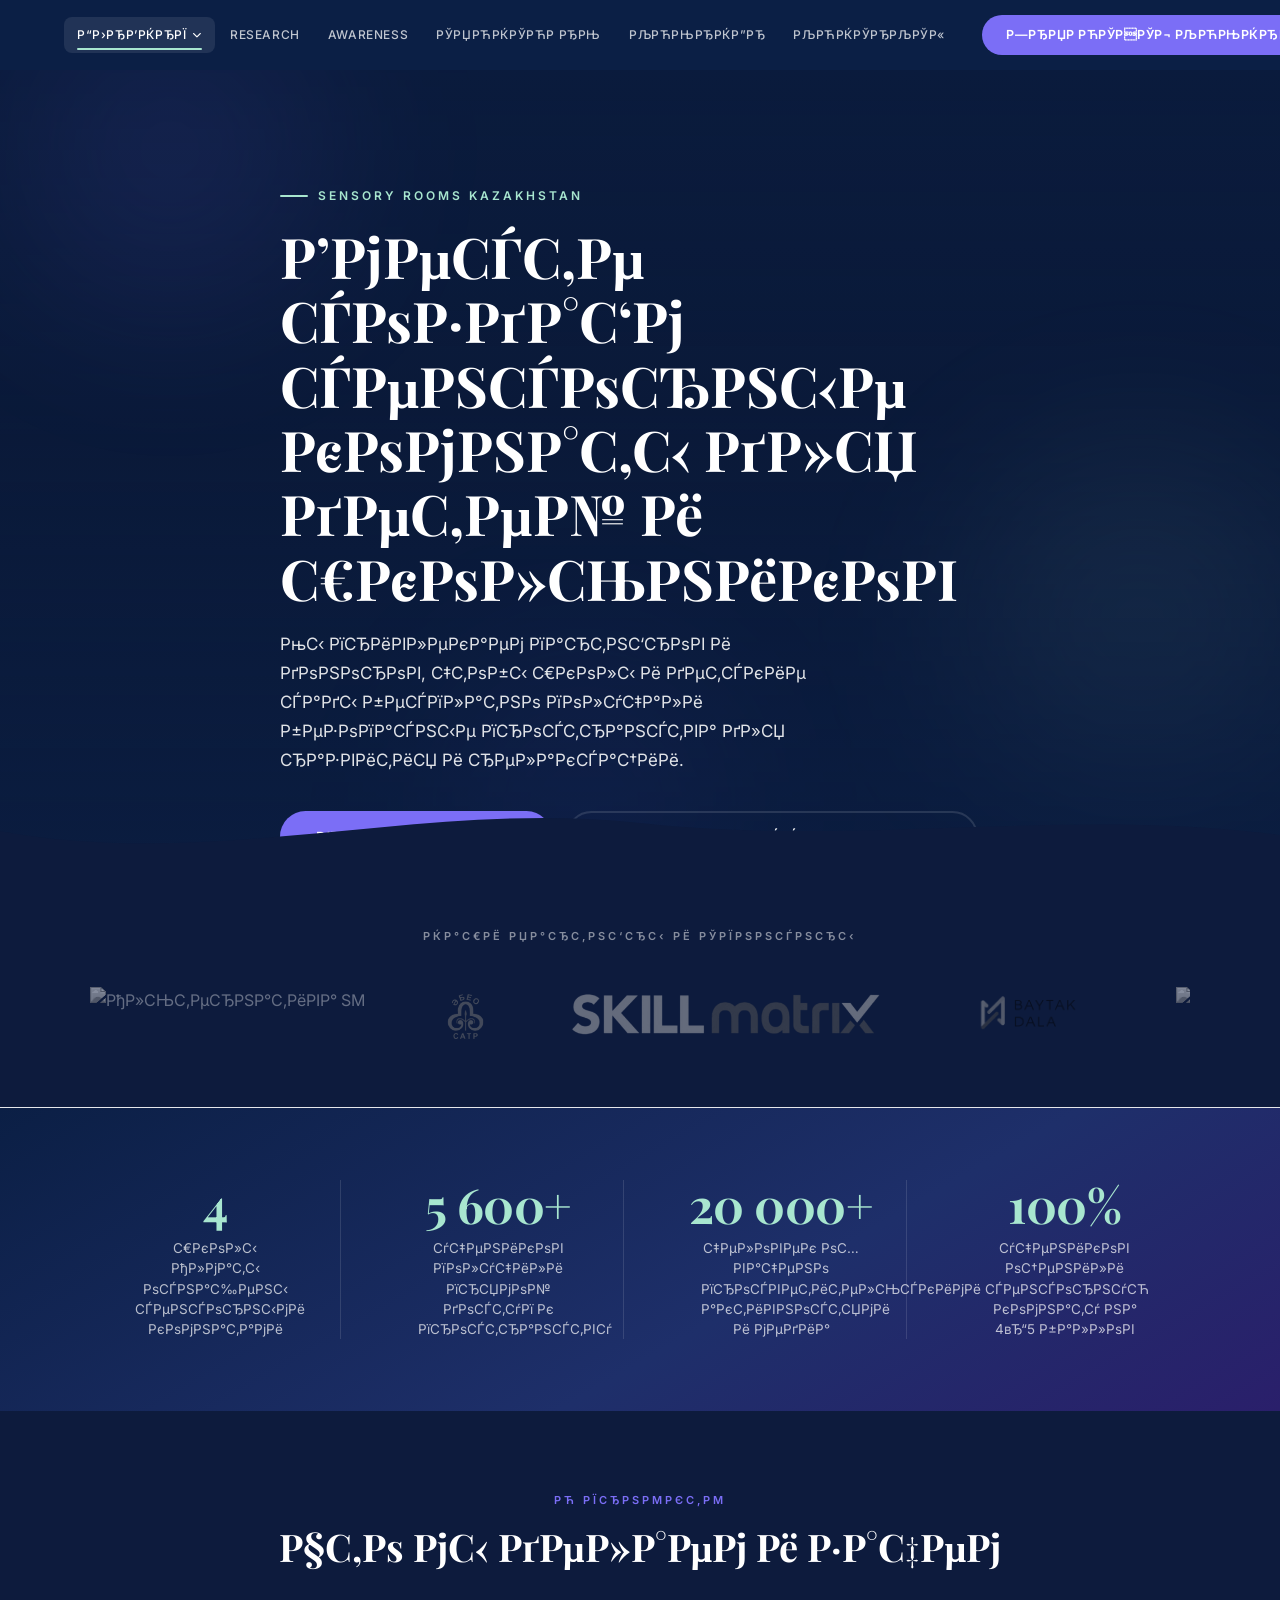
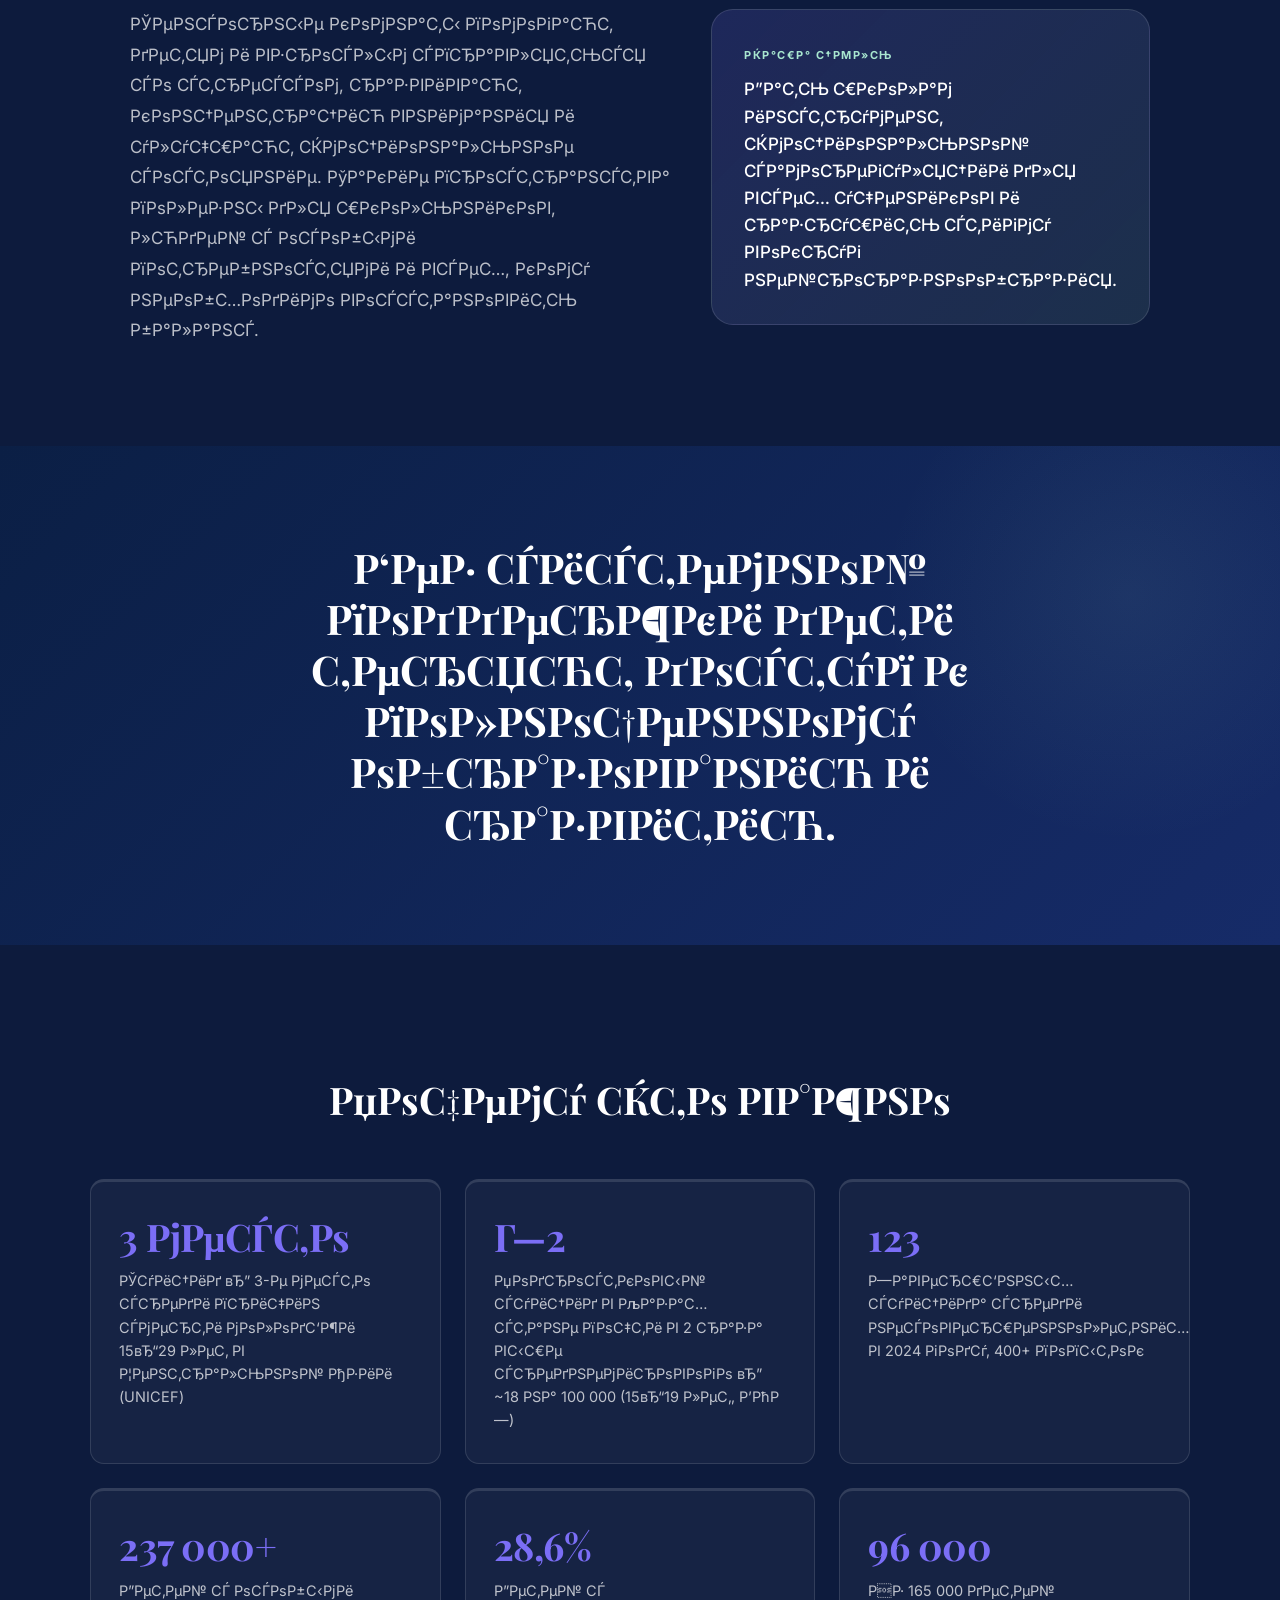
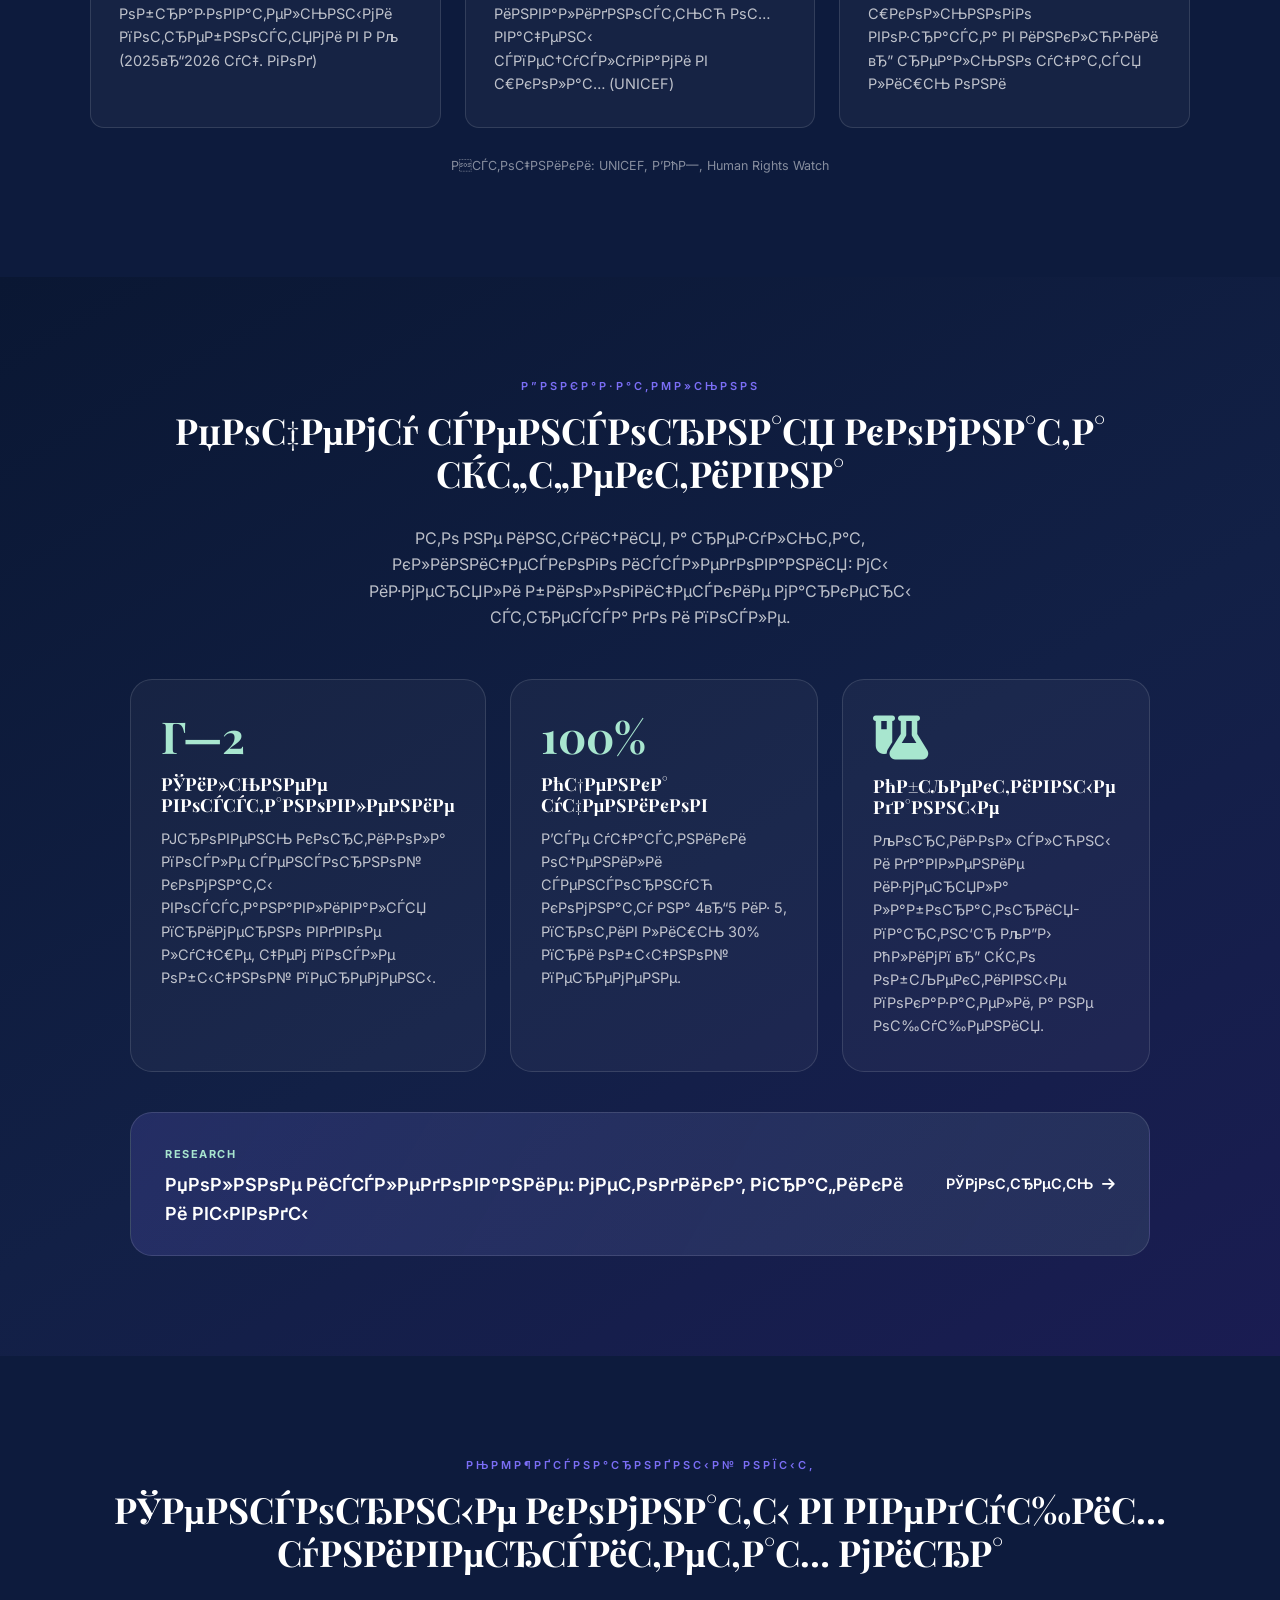
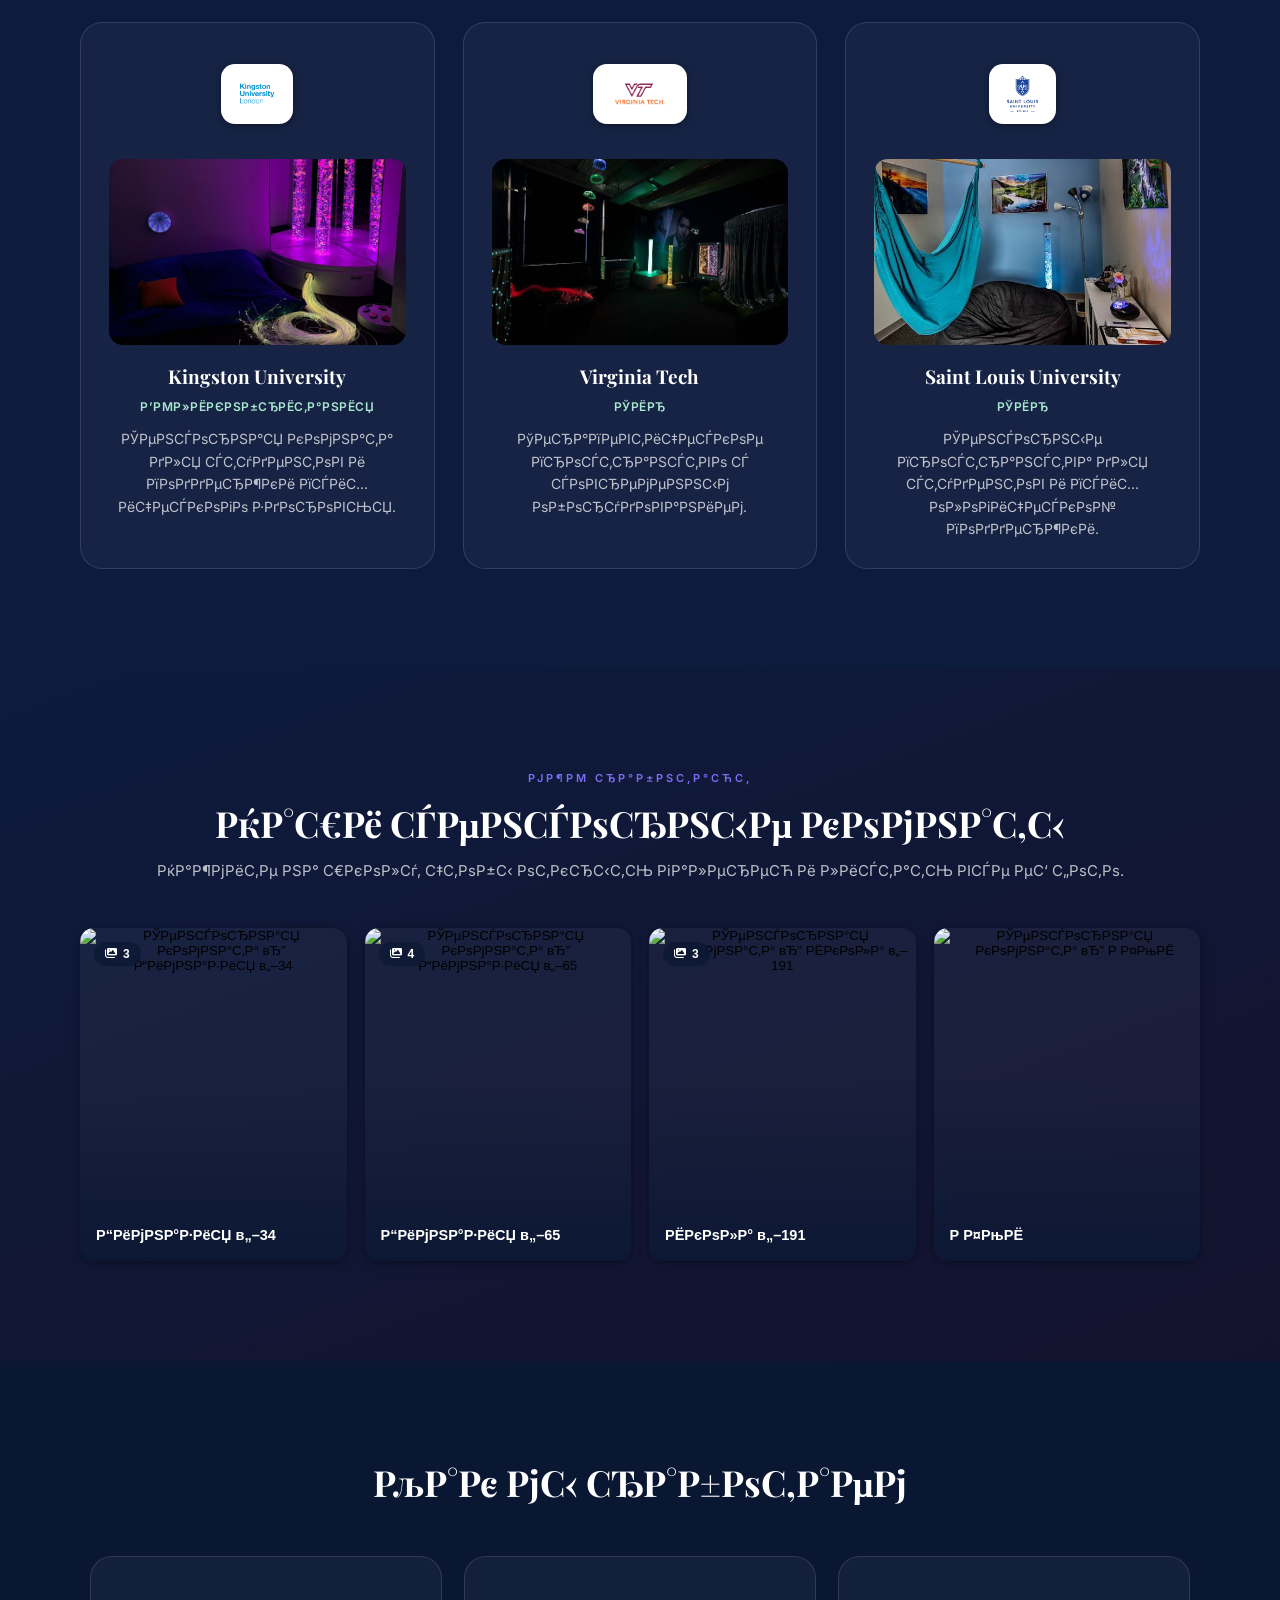
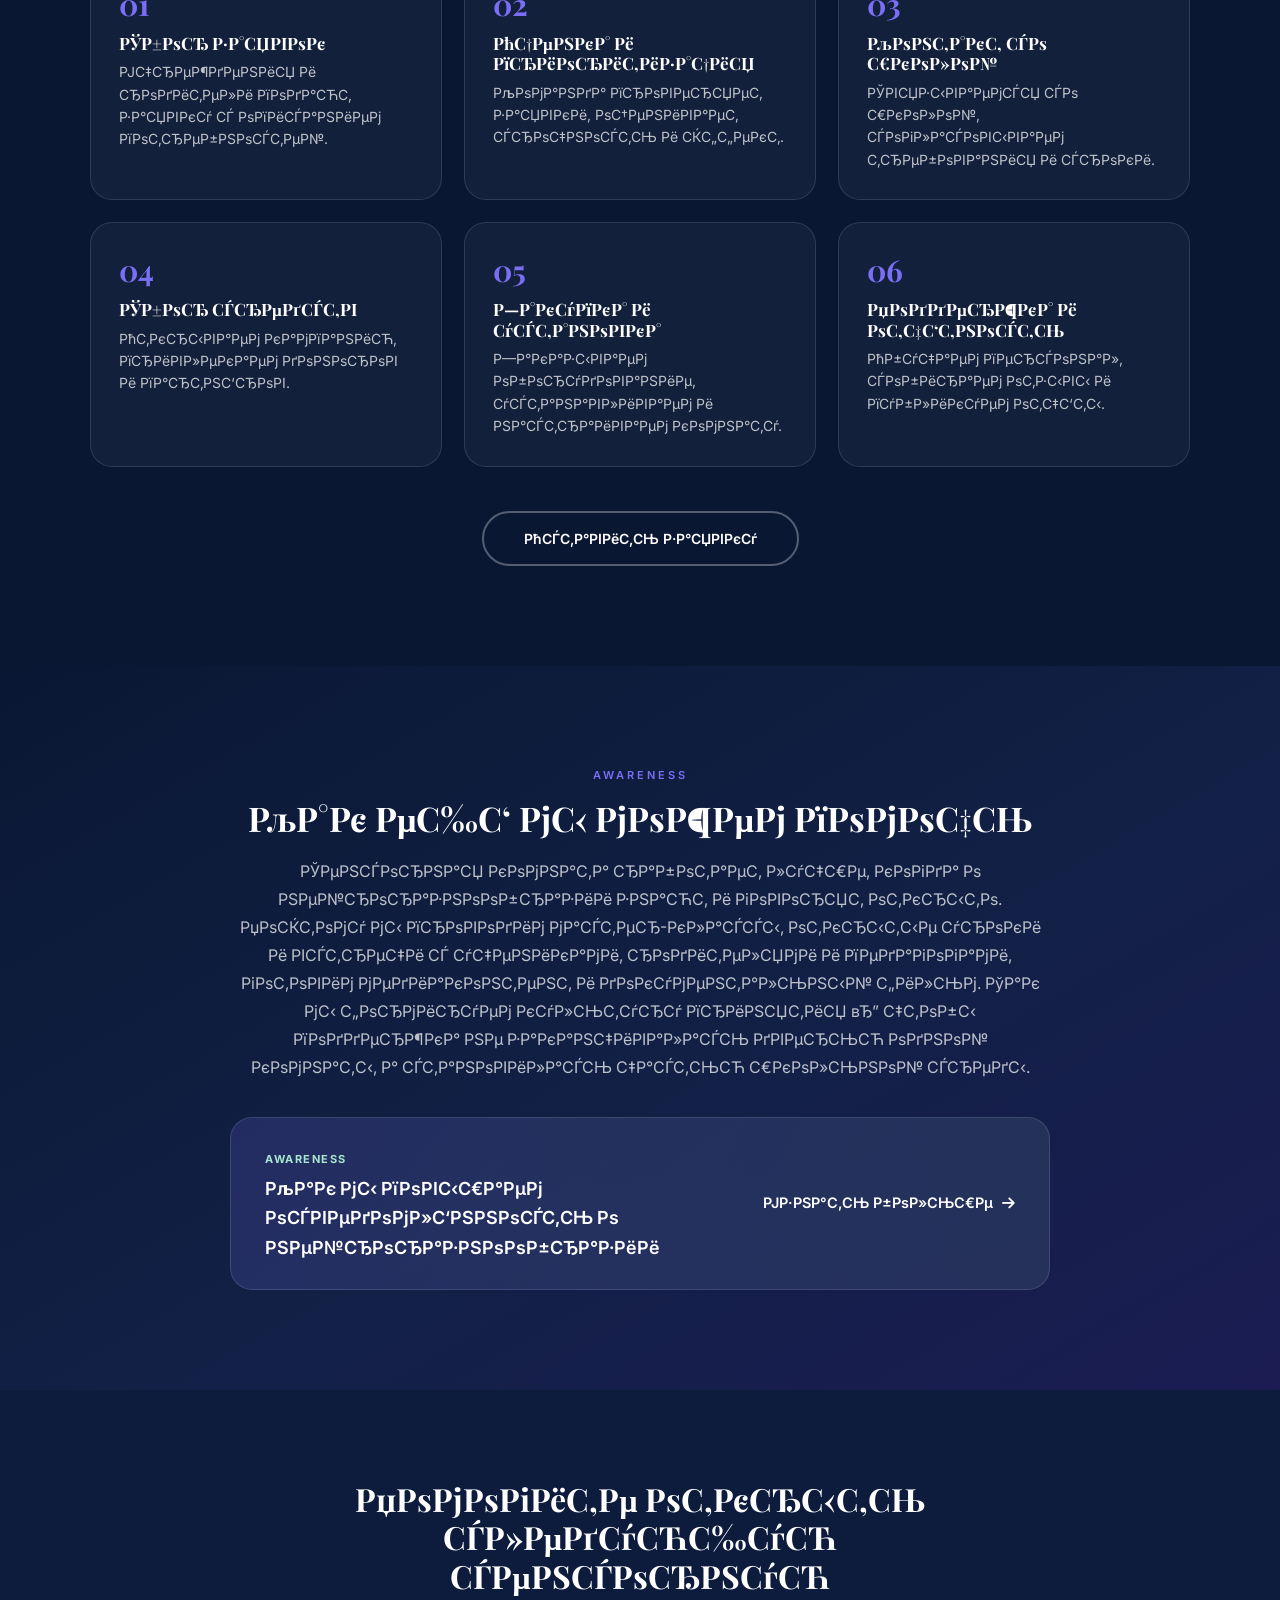
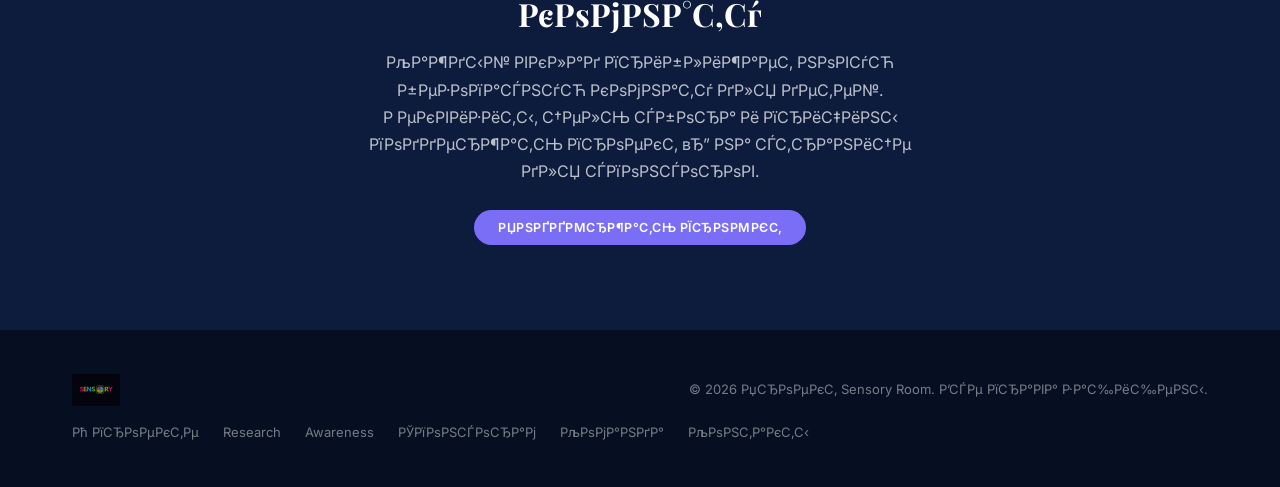
==== index.html @ 57761dff "Move site to repo root and fix broken logo references GitHub Pages served the README at the root URL" ====
<!DOCTYPE html>
<html lang="ru">
<head>
  <meta charset="UTF-8">
  <meta name="viewport" content="width=device-width, initial-scale=1.0">
  <meta name="description" content="Sensory Rooms вЂ” СЃРµРЅСЃРѕСЂРЅС‹Рµ РєРѕРјРЅР°С‚С‹ РІ С€РєРѕР»Р°С… РђР»РјР°С‚С‹. Р”РѕРєР°Р·Р°С‚РµР»СЊРЅР°СЏ РїРѕРґРґРµСЂР¶РєР° РїСЃРёС…РѕР»РѕРіРёС‡РµСЃРєРѕРіРѕ Р±Р»Р°РіРѕРїРѕР»СѓС‡РёСЏ С€РєРѕР»СЊРЅРёРєРѕРІ: РёСЃСЃР»РµРґРѕРІР°РЅРёСЏ, РѕР±РѕСЂСѓРґРѕРІР°РЅРёРµ Рё РїСЂРѕСЃРІРµС‰РµРЅРёРµ.">
  <meta name="theme-color" content="#0B1F45">
  <link rel="icon" href="./img/logo.svg.jpg" type="image/jpeg">
  <link rel="stylesheet" href="https://cdnjs.cloudflare.com/ajax/libs/font-awesome/6.5.0/css/all.min.css">
  <link rel="stylesheet" href="./style.css">
  <title>Sensory Rooms вЂ” СЃРµРЅСЃРѕСЂРЅС‹Рµ РєРѕРјРЅР°С‚С‹ РІ С€РєРѕР»Р°С… РђР»РјР°С‚С‹</title>
</head>
<body>

<div class="scroll-progress" id="scrollProgress" aria-hidden="true"></div>

<header id="siteHeader">
  <a href="index.html" class="brand"><img src="./img/logo.svg.jpg" alt="Sensory Rooms"></a>
  <button class="burger" id="burger" aria-label="РњРµРЅСЋ" aria-expanded="false">
    <span></span><span></span><span></span>
  </button>
  <nav id="nav">
    <div class="nav-dd">
      <a href="index.html" class="nav-dd-trigger active">Р“Р›РђР’РќРђРЇ <i class="fa-solid fa-chevron-down nav-caret"></i></a>
      <div class="nav-dd-menu">
        <a href="index.html#about-project">Рћ РїСЂРѕРµРєС‚Рµ</a>
        <div class="nav-dd-sub">
          <span class="nav-dd-sub-trigger">РЁРєРѕР»С‹ <i class="fa-solid fa-chevron-right"></i></span>
          <div class="nav-dd-sub-menu">
            <a href="index.html#school-34">Р“РёРјРЅР°Р·РёСЏ в„–34</a>
            <a href="index.html#school-65">Р“РёРјРЅР°Р·РёСЏ в„–65</a>
            <a href="index.html#school-191">РЁРєРѕР»Р° в„–191</a>
            <a href="index.html#school-rfmsh">Р Р¤РњРЁ</a>
          </div>
        </div>
      </div>
    </div>
    <a href="research.html">RESEARCH</a>
    <a href="awareness.html">AWARENESS</a>
    <a href="sponsors.html">РЎРџРћРќРЎРћР РђРњ</a>
    <a href="about.html">РљРћРњРђРќР”Рђ</a>
    <a href="contact.html">РљРћРќРўРђРљРўР«</a>
  </nav>
  <a href="contact.html#request" class="nav-btn" id="request-btn">Р—РђРџР РћРЎРРўР¬ РљРћРњРќРђРўРЈ</a>
</header>

<!-- HERO -->
<section class="hero hero-left" style="background-image: url('./img/РЎРµРЅСЃРѕСЂРЅР°СЏ РєРѕРјРЅР°С‚Р°_001_03.jpg.jpeg');">
  
  <div class="hero-container">
    <span class="hero-eyebrow reveal">Sensory Rooms Kazakhstan</span>
    <h1 class="reveal-delay-1">Р’РјРµСЃС‚Рµ СЃРѕР·РґР°С‘Рј СЃРµРЅСЃРѕСЂРЅС‹Рµ РєРѕРјРЅР°С‚С‹ РґР»СЏ РґРµС‚РµР№ Рё С€РєРѕР»СЊРЅРёРєРѕРІ</h1>
    <p class="reveal reveal-delay-2">РњС‹ РїСЂРёРІР»РµРєР°РµРј РїР°СЂС‚РЅС‘СЂРѕРІ Рё РґРѕРЅРѕСЂРѕРІ, С‡С‚РѕР±С‹ С€РєРѕР»С‹ Рё РґРµС‚СЃРєРёРµ СЃР°РґС‹ Р±РµСЃРїР»Р°С‚РЅРѕ РїРѕР»СѓС‡Р°Р»Рё Р±РµР·РѕРїР°СЃРЅС‹Рµ РїСЂРѕСЃС‚СЂР°РЅСЃС‚РІР° РґР»СЏ СЂР°Р·РІРёС‚РёСЏ Рё СЂРµР»Р°РєСЃР°С†РёРё.</p>
    <div class="hero-actions reveal reveal-delay-3">
      <a href="#donate-cta" class="nav-btn">Р’РЅРµСЃС‚Рё РІРєР»Р°Рґ</a>
      <a href="research.html" class="btn btn-outline">РЎРјРѕС‚СЂРµС‚СЊ РёСЃСЃР»РµРґРѕРІР°РЅРёРµ</a>
    </div>
  </div>
  <svg class="hero-wave" viewBox="0 0 1440 80" preserveAspectRatio="none" aria-hidden="true">
    <path d="M0,40 C240,90 480,0 720,30 C960,60 1200,10 1440,45 L1440,80 L0,80 Z"></path>
  </svg>
</section>

<!-- SPONSORS -->
<section class="sponsor-section">
  <h3>РќР°С€Рё РџР°СЂС‚РЅС‘СЂС‹ Рё РЎРїРѕРЅСЃРѕСЂС‹</h3>
  <div class="carousel">
    <div class="carousel-track">
      <div class="carousel-logos">
        <img src="./img/alt_sm.png" alt="РђР»СЊС‚РµСЂРЅР°С‚РёРІР° SM">
        <img src="./img/satr.png  " alt="SATR">
        <img src="./img/skillmatrix.png" alt="Skillmatrix">
        <img src="./img/baytak_dala.png" alt="Р‘Р°Р№С‚Р°Т› Р”Р°Р»Р°">
      </div>
      <div class="carousel-logos">
        <img src="./img/alt_sm.png" alt="РђР»СЊС‚РµСЂРЅР°С‚РёРІР° SM">
        <img src="./img/satr.png  " alt="SATR">
        <img src="./img/skillmatrix.png" alt="Skillmatrix">
        <img src="./img/baytak_dala.png" alt="Р‘Р°Р№С‚Р°Т› Р”Р°Р»Р°">
      </div>
    </div>
  </div>
</section>

<!-- IMPACT COUNTERS -->
<section class="impact">
  <div class="container">
    <div class="impact-grid">
      <div class="impact-stat reveal reveal-delay-1">
        <span class="impact-number" data-count="4">0</span>
        <p>С€РєРѕР»С‹ РђР»РјР°С‚С‹ РѕСЃРЅР°С‰РµРЅС‹ СЃРµРЅСЃРѕСЂРЅС‹РјРё РєРѕРјРЅР°С‚Р°РјРё</p>
      </div>
      <div class="impact-stat reveal reveal-delay-2">
        <span class="impact-number" data-count="5600" data-suffix="+">0</span>
        <p>СѓС‡РµРЅРёРєРѕРІ РїРѕР»СѓС‡РёР»Рё РїСЂСЏРјРѕР№ РґРѕСЃС‚СѓРї Рє РїСЂРѕСЃС‚СЂР°РЅСЃС‚РІСѓ</p>
      </div>
      <div class="impact-stat reveal reveal-delay-3">
        <span class="impact-number" data-count="20000" data-suffix="+">0</span>
        <p>С‡РµР»РѕРІРµРє РѕС…РІР°С‡РµРЅРѕ РїСЂРѕСЃРІРµС‚РёС‚РµР»СЊСЃРєРёРјРё Р°РєС‚РёРІРЅРѕСЃС‚СЏРјРё Рё РјРµРґРёР°</p>
      </div>
      <div class="impact-stat reveal reveal-delay-4">
        <span class="impact-number" data-count="100" data-suffix="%">0</span>
        <p>СѓС‡РµРЅРёРєРѕРІ РѕС†РµРЅРёР»Рё СЃРµРЅСЃРѕСЂРЅСѓСЋ РєРѕРјРЅР°С‚Сѓ РЅР° 4вЂ“5 Р±Р°Р»Р»РѕРІ</p>
      </div>
    </div>
  </div>
</section>

<!-- ABOUT PROJECT + GOAL -->
<section id="about-project" class="about-project-section">
  <div class="container">
    <span class="facts-eyebrow reveal">Рћ РїСЂРѕРµРєС‚Рµ</span>
    <h2 class="section-title reveal">Р§С‚Рѕ РјС‹ РґРµР»Р°РµРј Рё Р·Р°С‡РµРј</h2>

    <div class="about-grid">
      <div class="about-text reveal reveal-delay-1">
        <p>РЎРµРЅСЃРѕСЂРЅС‹Рµ РєРѕРјРЅР°С‚С‹ РїРѕРјРѕРіР°СЋС‚ РґРµС‚СЏРј Рё РІР·СЂРѕСЃР»С‹Рј СЃРїСЂР°РІР»СЏС‚СЊСЃСЏ СЃРѕ СЃС‚СЂРµСЃСЃРѕРј, СЂР°Р·РІРёРІР°СЋС‚ РєРѕРЅС†РµРЅС‚СЂР°С†РёСЋ РІРЅРёРјР°РЅРёСЏ Рё СѓР»СѓС‡С€Р°СЋС‚ СЌРјРѕС†РёРѕРЅР°Р»СЊРЅРѕРµ СЃРѕСЃС‚РѕСЏРЅРёРµ. РўР°РєРёРµ РїСЂРѕСЃС‚СЂР°РЅСЃС‚РІР° РїРѕР»РµР·РЅС‹ РґР»СЏ С€РєРѕР»СЊРЅРёРєРѕРІ, Р»СЋРґРµР№ СЃ РѕСЃРѕР±С‹РјРё РїРѕС‚СЂРµР±РЅРѕСЃС‚СЏРјРё Рё РІСЃРµС…, РєРѕРјСѓ РЅРµРѕР±С…РѕРґРёРјРѕ РІРѕСЃСЃС‚Р°РЅРѕРІРёС‚СЊ Р±Р°Р»Р°РЅСЃ.</p>
      </div>
      <div class="about-goal reveal reveal-delay-2">
        <span class="about-goal-tag">РќР°С€Р° С†РµР»СЊ</span>
        <p>Р”Р°С‚СЊ С€РєРѕР»Р°Рј РёРЅСЃС‚СЂСѓРјРµРЅС‚ СЌРјРѕС†РёРѕРЅР°Р»СЊРЅРѕР№ СЃР°РјРѕСЂРµРіСѓР»СЏС†РёРё РґР»СЏ РІСЃРµС… СѓС‡РµРЅРёРєРѕРІ Рё СЂР°Р·СЂСѓС€РёС‚СЊ СЃС‚РёРіРјСѓ РІРѕРєСЂСѓРі РЅРµР№СЂРѕСЂР°Р·РЅРѕРѕР±СЂР°Р·РёСЏ.</p>
      </div>
    </div>
  </div>
</section>

<!-- SLOGAN -->
<section class="jumbotron">
  <div class="jumbo-text-container reveal">
    <h1>Р‘РµР· СЃРёСЃС‚РµРјРЅРѕР№ РїРѕРґРґРµСЂР¶РєРё РґРµС‚Рё С‚РµСЂСЏСЋС‚ РґРѕСЃС‚СѓРї Рє РїРѕР»РЅРѕС†РµРЅРЅРѕРјСѓ РѕР±СЂР°Р·РѕРІР°РЅРёСЋ Рё СЂР°Р·РІРёС‚РёСЋ.</h1>
  </div>
</section>

<!-- FACTS -->
<section class="facts">
  <div class="facts-container">
    <span class="facts-eyebrow reveal">Р¦РёС„СЂС‹ Рё С„Р°РєС‚С‹</span>
    <h2 class="reveal">РџРѕС‡РµРјСѓ СЌС‚Рѕ РІР°Р¶РЅРѕ</h2>
    <div class="facts-grid">
      <div class="fact-card reveal reveal-delay-1">
        <h3>3 РјРµСЃС‚Рѕ</h3>
        <p>РЎСѓРёС†РёРґ вЂ” 3-Рµ РјРµСЃС‚Рѕ СЃСЂРµРґРё РїСЂРёС‡РёРЅ СЃРјРµСЂС‚Рё РјРѕР»РѕРґС‘Р¶Рё 15вЂ“29 Р»РµС‚ РІ Р¦РµРЅС‚СЂР°Р»СЊРЅРѕР№ РђР·РёРё (UNICEF)</p>
      </div>
      <div class="fact-card reveal reveal-delay-2">
        <h3>Г—2</h3>
        <p>РџРѕРґСЂРѕСЃС‚РєРѕРІС‹Р№ СЃСѓРёС†РёРґ РІ РљР°Р·Р°С…СЃС‚Р°РЅРµ РїРѕС‡С‚Рё РІ 2 СЂР°Р·Р° РІС‹С€Рµ СЃСЂРµРґРЅРµРјРёСЂРѕРІРѕРіРѕ вЂ” ~18 РЅР° 100 000 (15вЂ“19 Р»РµС‚, Р’РћР—)</p>
      </div>
      <div class="fact-card reveal reveal-delay-3">
        <h3>123</h3>
        <p>Р—Р°РІРµСЂС€С‘РЅРЅС‹С… СЃСѓРёС†РёРґР° СЃСЂРµРґРё РЅРµСЃРѕРІРµСЂС€РµРЅРЅРѕР»РµС‚РЅРёС… РІ 2024 РіРѕРґСѓ, 400+ РїРѕРїС‹С‚РѕРє</p>
      </div>
      <div class="fact-card reveal reveal-delay-1">
        <h3>237 000+</h3>
        <p>Р”РµС‚РµР№ СЃ РѕСЃРѕР±С‹РјРё РѕР±СЂР°Р·РѕРІР°С‚РµР»СЊРЅС‹РјРё РїРѕС‚СЂРµР±РЅРѕСЃС‚СЏРјРё РІ Р Рљ (2025вЂ“2026 СѓС‡. РіРѕРґ)</p>
      </div>
      <div class="fact-card reveal reveal-delay-2">
        <h3>28,6%</h3>
        <p>Р”РµС‚РµР№ СЃ РёРЅРІР°Р»РёРґРЅРѕСЃС‚СЊСЋ РѕС…РІР°С‡РµРЅС‹ СЃРїРµС†СѓСЃР»СѓРіР°РјРё РІ С€РєРѕР»Р°С… (UNICEF)</p>
      </div>
      <div class="fact-card reveal reveal-delay-3">
        <h3>96 000</h3>
        <p>РР· 165 000 РґРµС‚РµР№ С€РєРѕР»СЊРЅРѕРіРѕ РІРѕР·СЂР°СЃС‚Р° РІ РёРЅРєР»СЋР·РёРё вЂ” СЂРµР°Р»СЊРЅРѕ СѓС‡Р°С‚СЃСЏ Р»РёС€СЊ РѕРЅРё</p>
      </div>
    </div>
    <p class="facts-source reveal">РСЃС‚РѕС‡РЅРёРєРё: UNICEF, Р’РћР—, Human Rights Watch</p>
  </div>
</section>

<!-- WHY SENSORY ROOM WORKS -->
<section class="why-effective">
  <div class="container">
    <span class="facts-eyebrow reveal">Р”РѕРєР°Р·Р°С‚РµР»СЊРЅРѕ</span>
    <h2 class="reveal">РџРѕС‡РµРјСѓ СЃРµРЅСЃРѕСЂРЅР°СЏ РєРѕРјРЅР°С‚Р° СЌС„С„РµРєС‚РёРІРЅР°</h2>
    <p class="why-effective-lead reveal reveal-delay-1">Р­С‚Рѕ РЅРµ РёРЅС‚СѓРёС†РёСЏ, Р° СЂРµР·СѓР»СЊС‚Р°С‚ РєР»РёРЅРёС‡РµСЃРєРѕРіРѕ РёСЃСЃР»РµРґРѕРІР°РЅРёСЏ: РјС‹ РёР·РјРµСЂСЏР»Рё Р±РёРѕР»РѕРіРёС‡РµСЃРєРёРµ РјР°СЂРєРµСЂС‹ СЃС‚СЂРµСЃСЃР° РґРѕ Рё РїРѕСЃР»Рµ.</p>

    <div class="why-effective-grid">
      <div class="why-card reveal reveal-delay-1">
        <span class="why-card-num">Г—2</span>
        <h4>РЎРёР»СЊРЅРµРµ РІРѕСЃСЃС‚Р°РЅРѕРІР»РµРЅРёРµ</h4>
        <p>РЈСЂРѕРІРµРЅСЊ РєРѕСЂС‚РёР·РѕР»Р° РїРѕСЃР»Рµ СЃРµРЅСЃРѕСЂРЅРѕР№ РєРѕРјРЅР°С‚С‹ РІРѕСЃСЃС‚Р°РЅР°РІР»РёРІР°Р»СЃСЏ РїСЂРёРјРµСЂРЅРѕ РІРґРІРѕРµ Р»СѓС‡С€Рµ, С‡РµРј РїРѕСЃР»Рµ РѕР±С‹С‡РЅРѕР№ РїРµСЂРµРјРµРЅС‹.</p>
      </div>
      <div class="why-card reveal reveal-delay-2">
        <span class="why-card-num">100%</span>
        <h4>РћС†РµРЅРєР° СѓС‡РµРЅРёРєРѕРІ</h4>
        <p>Р’СЃРµ СѓС‡Р°СЃС‚РЅРёРєРё РѕС†РµРЅРёР»Рё СЃРµРЅСЃРѕСЂРЅСѓСЋ РєРѕРјРЅР°С‚Сѓ РЅР° 4вЂ“5 РёР· 5, РїСЂРѕС‚РёРІ Р»РёС€СЊ 30% РїСЂРё РѕР±С‹С‡РЅРѕР№ РїРµСЂРµРјРµРЅРµ.</p>
      </div>
      <div class="why-card reveal reveal-delay-3">
        <span class="why-card-num"><i class="fa-solid fa-flask-vial"></i></span>
        <h4>РћР±СЉРµРєС‚РёРІРЅС‹Рµ РґР°РЅРЅС‹Рµ</h4>
        <p>РљРѕСЂС‚РёР·РѕР» СЃР»СЋРЅС‹ Рё РґР°РІР»РµРЅРёРµ РёР·РјРµСЂСЏР»Р° Р»Р°Р±РѕСЂР°С‚РѕСЂРёСЏ-РїР°СЂС‚РЅС‘СЂ РљР”Р› РћР»РёРјРї вЂ” СЌС‚Рѕ РѕР±СЉРµРєС‚РёРІРЅС‹Рµ РїРѕРєР°Р·Р°С‚РµР»Рё, Р° РЅРµ РѕС‰СѓС‰РµРЅРёСЏ.</p>
      </div>
    </div>

    <a href="research.html" class="cta-banner reveal">
      <div>
        <span class="cta-banner-tag">Research</span>
        <strong>РџРѕР»РЅРѕРµ РёСЃСЃР»РµРґРѕРІР°РЅРёРµ: РјРµС‚РѕРґРёРєР°, РіСЂР°С„РёРєРё Рё РІС‹РІРѕРґС‹</strong>
      </div>
      <span class="cta-banner-arrow">РЎРјРѕС‚СЂРµС‚СЊ <i class="fa-solid fa-arrow-right"></i></span>
    </a>
  </div>
</section>

<!-- INTERNATIONAL EXPERIENCE -->
<section class="international">
  <div class="container">
    <span class="facts-eyebrow reveal">РњРµР¶РґСѓРЅР°СЂРѕРґРЅС‹Р№ РѕРїС‹С‚</span>
    <h2 class="reveal">РЎРµРЅСЃРѕСЂРЅС‹Рµ РєРѕРјРЅР°С‚С‹ РІ РІРµРґСѓС‰РёС… СѓРЅРёРІРµСЂСЃРёС‚РµС‚Р°С… РјРёСЂР°</h2>

    <div class="intl-grid">
      <div class="intl-card reveal reveal-delay-1">
        <div class="intl-logo"><img src="./img/Kingston University London logo.png" alt="Kingston University" onerror="this.style.display='none'"></div>
        <div class="intl-photo"><img src="./img/Kingston_room.jpg" alt="РЎРµРЅСЃРѕСЂРЅР°СЏ РєРѕРјРЅР°С‚Р° Kingston University"></div>
        <h4>Kingston University</h4>
        <span class="intl-country">Р’РµР»РёРєРѕР±СЂРёС‚Р°РЅРёСЏ</span>
        <p>РЎРµРЅСЃРѕСЂРЅР°СЏ РєРѕРјРЅР°С‚Р° РґР»СЏ СЃС‚СѓРґРµРЅС‚РѕРІ Рё РїРѕРґРґРµСЂР¶РєРё РїСЃРёС…РёС‡РµСЃРєРѕРіРѕ Р·РґРѕСЂРѕРІСЊСЏ.</p>
      </div>
      <div class="intl-card reveal reveal-delay-2">
        <div class="intl-logo"><img src="./img/Virginia-Tech-Logo.png" alt="Virginia Tech" onerror="this.style.display='none'"></div>
        <div class="intl-photo"><img src="./img/Virginia Tech room.jpg" alt="РЎРµРЅСЃРѕСЂРЅР°СЏ РєРѕРјРЅР°С‚Р° Virginia Tech"></div>
        <h4>Virginia Tech</h4>
        <span class="intl-country">РЎРЁРђ</span>
        <p>РўРµСЂР°РїРµРІС‚РёС‡РµСЃРєРѕРµ РїСЂРѕСЃС‚СЂР°РЅСЃС‚РІРѕ СЃ СЃРѕРІСЂРµРјРµРЅРЅС‹Рј РѕР±РѕСЂСѓРґРѕРІР°РЅРёРµРј.</p>
      </div>
      <div class="intl-card reveal reveal-delay-3">
        <div class="intl-logo"><img src="./img/saint louis university logo.png" alt="Saint Louis University" onerror="this.style.display='none'"></div>
        <div class="intl-photo"><img src="./img/Saint Louis room.jpg" alt="РЎРµРЅСЃРѕСЂРЅР°СЏ РєРѕРјРЅР°С‚Р° Saint Louis University"></div>
        <h4>Saint Louis University</h4>
        <span class="intl-country">РЎРЁРђ</span>
        <p>РЎРµРЅСЃРѕСЂРЅС‹Рµ РїСЂРѕСЃС‚СЂР°РЅСЃС‚РІР° РґР»СЏ СЃС‚СѓРґРµРЅС‚РѕРІ Рё РїСЃРёС…РѕР»РѕРіРёС‡РµСЃРєРѕР№ РїРѕРґРґРµСЂР¶РєРё.</p>
      </div>
    </div>
  </div>
</section>

<!-- OUR SENSORY ROOMS GALLERY -->
<section class="rooms" id="schools">
  <div class="container">
    <span class="facts-eyebrow reveal">РЈР¶Рµ СЂР°Р±РѕС‚Р°СЋС‚</span>
    <h2 class="reveal">РќР°С€Рё СЃРµРЅСЃРѕСЂРЅС‹Рµ РєРѕРјРЅР°С‚С‹</h2>
    <p class="rooms-lead reveal reveal-delay-1">РќР°Р¶РјРёС‚Рµ РЅР° С€РєРѕР»Сѓ, С‡С‚РѕР±С‹ РѕС‚РєСЂС‹С‚СЊ РіР°Р»РµСЂРµСЋ Рё Р»РёСЃС‚Р°С‚СЊ РІСЃРµ РµС‘ С„РѕС‚Рѕ.</p>

    <div class="rooms-grid">
      <button id="school-34" class="room-item reveal reveal-delay-1"
              data-school="Р“РёРјРЅР°Р·РёСЏ в„–34"
              data-images="./img/34 С€РєРѕР»Р° СЃРµРЅСЃРѕСЂРё.jpg,./img/34 second.JPG,./img/34 third.JPG">
        <img src="./img/34 С€РєРѕР»Р° СЃРµРЅСЃРѕСЂРё.jpg" alt="РЎРµРЅСЃРѕСЂРЅР°СЏ РєРѕРјРЅР°С‚Р° вЂ” Р“РёРјРЅР°Р·РёСЏ в„–34">
        <span class="room-count"><i class="fa-solid fa-images"></i> <span class="room-count-n">1</span></span>
        <span class="room-name">Р“РёРјРЅР°Р·РёСЏ в„–34</span>
        <span class="room-zoom"><i class="fa-solid fa-expand"></i></span>
      </button>
      <button id="school-65" class="room-item reveal reveal-delay-2"
              data-school="Р“РёРјРЅР°Р·РёСЏ в„–65"
              data-images="./img/65 СЃРµРЅСЃРѕСЂРё.jpeg,./img/65 second.jpeg,./img/65 third.jpeg,./img/65 fourth.jpeg">
        <img src="./img/65 СЃРµРЅСЃРѕСЂРё.jpeg" alt="РЎРµРЅСЃРѕСЂРЅР°СЏ РєРѕРјРЅР°С‚Р° вЂ” Р“РёРјРЅР°Р·РёСЏ в„–65">
        <span class="room-count"><i class="fa-solid fa-images"></i> <span class="room-count-n">1</span></span>
        <span class="room-name">Р“РёРјРЅР°Р·РёСЏ в„–65</span>
        <span class="room-zoom"><i class="fa-solid fa-expand"></i></span>
      </button>
      <button id="school-191" class="room-item reveal reveal-delay-3"
              data-school="РЁРєРѕР»Р° в„–191"
              data-images="./img/191 СЃРµРЅСЃРѕСЂРё.jpeg,./img/191 second.jpeg,./img/191 third.jpeg">
        <img src="./img/191 СЃРµРЅСЃРѕСЂРё.jpeg" alt="РЎРµРЅСЃРѕСЂРЅР°СЏ РєРѕРјРЅР°С‚Р° вЂ” РЁРєРѕР»Р° в„–191">
        <span class="room-count"><i class="fa-solid fa-images"></i> <span class="room-count-n">1</span></span>
        <span class="room-name">РЁРєРѕР»Р° в„–191</span>
        <span class="room-zoom"><i class="fa-solid fa-expand"></i></span>
      </button>
      <button id="school-rfmsh" class="room-item reveal reveal-delay-4"
              data-school="Р Р¤РњРЁ"
              data-images="./img/СЂС„РјС€ СЃРµРЅСЃРѕСЂРё.jpeg">
        <img src="./img/СЂС„РјС€ СЃРµРЅСЃРѕСЂРё.jpeg" alt="РЎРµРЅСЃРѕСЂРЅР°СЏ РєРѕРјРЅР°С‚Р° вЂ” Р Р¤РњРЁ">
        <span class="room-count"><i class="fa-solid fa-images"></i> <span class="room-count-n">1</span></span>
        <span class="room-name">Р Р¤РњРЁ</span>
        <span class="room-zoom"><i class="fa-solid fa-expand"></i></span>
      </button>
    </div>
  </div>
</section>

<!-- LIGHTBOX -->
<div class="lightbox" id="lightbox" aria-hidden="true">
  <button class="lightbox-close" id="lbClose" aria-label="Р—Р°РєСЂС‹С‚СЊ"><i class="fa-solid fa-xmark"></i></button>
  <button class="lightbox-nav lightbox-prev" id="lbPrev" aria-label="РќР°Р·Р°Рґ"><i class="fa-solid fa-chevron-left"></i></button>
  <figure class="lightbox-figure">
    <img id="lbImage" src="" alt="">
    <figcaption id="lbCaption"></figcaption>
    <span class="lightbox-counter" id="lbCounter"></span>
  </figure>
  <button class="lightbox-nav lightbox-next" id="lbNext" aria-label="Р’РїРµСЂС‘Рґ"><i class="fa-solid fa-chevron-right"></i></button>
</div>

<!-- HOW IT WORKS -->
<section class="how-it-works">
  <div class="container">
    <h2 class="how-title reveal">РљР°Рє РјС‹ СЂР°Р±РѕС‚Р°РµРј</h2>
    <div class="steps-grid">
      <div class="step-card reveal reveal-delay-1">
        <span class="step-num">01</span>
        <h4>РЎР±РѕСЂ Р·Р°СЏРІРѕРє</h4>
        <p>РЈС‡СЂРµР¶РґРµРЅРёСЏ Рё СЂРѕРґРёС‚РµР»Рё РїРѕРґР°СЋС‚ Р·Р°СЏРІРєСѓ СЃ РѕРїРёСЃР°РЅРёРµРј РїРѕС‚СЂРµР±РЅРѕСЃС‚РµР№.</p>
      </div>
      <div class="step-card reveal reveal-delay-2">
        <span class="step-num">02</span>
        <h4>РћС†РµРЅРєР° Рё РїСЂРёРѕСЂРёС‚РёР·Р°С†РёСЏ</h4>
        <p>РљРѕРјР°РЅРґР° РїСЂРѕРІРµСЂСЏРµС‚ Р·Р°СЏРІРєРё, РѕС†РµРЅРёРІР°РµС‚ СЃСЂРѕС‡РЅРѕСЃС‚СЊ Рё СЌС„С„РµРєС‚.</p>
      </div>
      <div class="step-card reveal reveal-delay-3">
        <span class="step-num">03</span>
        <h4>РљРѕРЅС‚Р°РєС‚ СЃРѕ С€РєРѕР»РѕР№</h4>
        <p>РЎРІСЏР·С‹РІР°РµРјСЃСЏ СЃРѕ С€РєРѕР»РѕР№, СЃРѕРіР»Р°СЃРѕРІС‹РІР°РµРј С‚СЂРµР±РѕРІР°РЅРёСЏ Рё СЃСЂРѕРєРё.</p>
      </div>
      <div class="step-card reveal reveal-delay-4">
        <span class="step-num">04</span>
        <h4>РЎР±РѕСЂ СЃСЂРµРґСЃС‚РІ</h4>
        <p>РћС‚РєСЂС‹РІР°РµРј РєР°РјРїР°РЅРёСЋ, РїСЂРёРІР»РµРєР°РµРј РґРѕРЅРѕСЂРѕРІ Рё РїР°СЂС‚РЅС‘СЂРѕРІ.</p>
      </div>
      <div class="step-card reveal reveal-delay-5">
        <span class="step-num">05</span>
        <h4>Р—Р°РєСѓРїРєР° Рё СѓСЃС‚Р°РЅРѕРІРєР°</h4>
        <p>Р—Р°РєР°Р·С‹РІР°РµРј РѕР±РѕСЂСѓРґРѕРІР°РЅРёРµ, СѓСЃС‚Р°РЅР°РІР»РёРІР°РµРј Рё РЅР°СЃС‚СЂР°РёРІР°РµРј РєРѕРјРЅР°С‚Сѓ.</p>
      </div>
      <div class="step-card reveal reveal-delay-5">
        <span class="step-num">06</span>
        <h4>РџРѕРґРґРµСЂР¶РєР° Рё РѕС‚С‡С‘С‚РЅРѕСЃС‚СЊ</h4>
        <p>РћР±СѓС‡Р°РµРј РїРµСЂСЃРѕРЅР°Р», СЃРѕР±РёСЂР°РµРј РѕС‚Р·С‹РІС‹ Рё РїСѓР±Р»РёРєСѓРµРј РѕС‚С‡С‘С‚С‹.</p>
      </div>
    </div>
    <div class="cta-row reveal">
      <a href="contact.html#request" class="btn btn-outline">РћСЃС‚Р°РІРёС‚СЊ Р·Р°СЏРІРєСѓ</a>
    </div>
  </div>
</section>

<!-- HOW ELSE WE CAN HELP -->
<section class="help-more">
  <div class="container">
    <div class="help-more-inner reveal">
      <span class="facts-eyebrow">Awareness</span>
      <h2>РљР°Рє РµС‰С‘ РјС‹ РјРѕР¶РµРј РїРѕРјРѕС‡СЊ</h2>
      <p>РЎРµРЅСЃРѕСЂРЅР°СЏ РєРѕРјРЅР°С‚Р° СЂР°Р±РѕС‚Р°РµС‚ Р»СѓС‡С€Рµ, РєРѕРіРґР° Рѕ РЅРµР№СЂРѕСЂР°Р·РЅРѕРѕР±СЂР°Р·РёРё Р·РЅР°СЋС‚ Рё РіРѕРІРѕСЂСЏС‚ РѕС‚РєСЂС‹С‚Рѕ. РџРѕСЌС‚РѕРјСѓ РјС‹ РїСЂРѕРІРѕРґРёРј РјР°СЃС‚РµСЂ-РєР»Р°СЃСЃС‹, РѕС‚РєСЂС‹С‚С‹Рµ СѓСЂРѕРєРё Рё РІСЃС‚СЂРµС‡Рё СЃ СѓС‡РµРЅРёРєР°РјРё, СЂРѕРґРёС‚РµР»СЏРјРё Рё РїРµРґР°РіРѕРіР°РјРё, РіРѕС‚РѕРІРёРј РјРµРґРёР°РєРѕРЅС‚РµРЅС‚ Рё РґРѕРєСѓРјРµРЅС‚Р°Р»СЊРЅС‹Р№ С„РёР»СЊРј. РўР°Рє РјС‹ С„РѕСЂРјРёСЂСѓРµРј РєСѓР»СЊС‚СѓСЂСѓ РїСЂРёРЅСЏС‚РёСЏ вЂ” С‡С‚РѕР±С‹ РїРѕРґРґРµСЂР¶РєР° РЅРµ Р·Р°РєР°РЅС‡РёРІР°Р»Р°СЃСЊ РґРІРµСЂСЊСЋ РѕРґРЅРѕР№ РєРѕРјРЅР°С‚С‹, Р° СЃС‚Р°РЅРѕРІРёР»Р°СЃСЊ С‡Р°СЃС‚СЊСЋ С€РєРѕР»СЊРЅРѕР№ СЃСЂРµРґС‹.</p>
      <a href="awareness.html" class="cta-banner">
        <div>
          <span class="cta-banner-tag">Awareness</span>
          <strong>РљР°Рє РјС‹ РїРѕРІС‹С€Р°РµРј РѕСЃРІРµРґРѕРјР»С‘РЅРЅРѕСЃС‚СЊ Рѕ РЅРµР№СЂРѕСЂР°Р·РЅРѕРѕР±СЂР°Р·РёРё</strong>
        </div>
        <span class="cta-banner-arrow">РЈР·РЅР°С‚СЊ Р±РѕР»СЊС€Рµ <i class="fa-solid fa-arrow-right"></i></span>
      </a>
    </div>
  </div>
</section>

<!-- DONATE CTA -->
<section id="donate-cta" class="donate-cta">
  <div class="container reveal">
    <h2>РџРѕРјРѕРіРёС‚Рµ РѕС‚РєСЂС‹С‚СЊ СЃР»РµРґСѓСЋС‰СѓСЋ СЃРµРЅСЃРѕСЂРЅСѓСЋ РєРѕРјРЅР°С‚Сѓ</h2>
    <p>РљР°Р¶РґС‹Р№ РІРєР»Р°Рґ РїСЂРёР±Р»РёР¶Р°РµС‚ РЅРѕРІСѓСЋ Р±РµР·РѕРїР°СЃРЅСѓСЋ РєРѕРјРЅР°С‚Сѓ РґР»СЏ РґРµС‚РµР№. Р РµРєРІРёР·РёС‚С‹, С†РµР»СЊ СЃР±РѕСЂР° Рё РїСЂРёС‡РёРЅС‹ РїРѕРґРґРµСЂР¶Р°С‚СЊ РїСЂРѕРµРєС‚ вЂ” РЅР° СЃС‚СЂР°РЅРёС†Рµ РґР»СЏ СЃРїРѕРЅСЃРѕСЂРѕРІ.</p>
    <a href="sponsors.html" class="nav-btn">РџРѕРґРґРµСЂР¶Р°С‚СЊ РїСЂРѕРµРєС‚</a>
  </div>
</section>

<footer>
  <a href="index.html"><img src="./img/logo.svg.jpg" alt=""></a>
  <span>&copy; 2026 РџСЂРѕРµРєС‚ Sensory Room. Р’СЃРµ РїСЂР°РІР° Р·Р°С‰РёС‰РµРЅС‹.</span>
  <div class="footer-links">
    <a href="#about-project">Рћ РїСЂРѕРµРєС‚Рµ</a>
    <a href="research.html">Research</a>
    <a href="awareness.html">Awareness</a>
    <a href="sponsors.html">РЎРїРѕРЅСЃРѕСЂР°Рј</a>
    <a href="about.html">РљРѕРјР°РЅРґР°</a>
    <a href="contact.html">РљРѕРЅС‚Р°РєС‚С‹</a>
  </div>
</footer>
  
<button id="backToTop" class="back-to-top" aria-label="РќР°РІРµСЂС…"><i class="fa-solid fa-arrow-up"></i></button>

<script src="./script.js"></script>
</body>
</html>
---- style.css ----
@import url('https://fonts.googleapis.com/css2?family=Playfair+Display:ital,wght@0,400;0,600;0,700;1,400&family=Inter:wght@300;400;500;600&display=swap');

/* ─── TOKENS ─────────────────────────────────────── */
:root {
  --navy:      #0B1F45;
  --navy2:     #13316b;
  --lavender:  #7B6EF6;
  --lavender2: #6557e0;
  --mint:      #A8E6CF;
  --cream:     #F9F7F4;
  --charcoal:  #2D2D3A;
  --gray50:    #F3F4F6; 
  --gray100:   #E5E7EB;
  --gray300:   #D1D5DB;
  --gray400:   #9CA3AF;
  --gray700:   #374151;
  --white:     #FFFFFF;

  /* dark theme surfaces */
  --bg-deep:    #0A1733;
  --bg-1:       #0d1b3d;
  --bg-2:       #11224d;
  --surface:    rgba(255,255,255,.04);
  --surface-2:  rgba(255,255,255,.06);
  --surface-bd: rgba(255,255,255,.12);
  --txt-1:      rgba(255,255,255,.92);
  --txt-2:      rgba(255,255,255,.72);
  --txt-3:      rgba(255,255,255,.5);
  --grad-dark:  linear-gradient(150deg, #0A1733 0%, #122046 55%, #1a1c52 100%);
  --grad-dark-2: linear-gradient(160deg, #0d1b3d 0%, #14132e 100%);

  --radius-sm: 8px;
  --radius-md: 14px;
  --radius-lg: 22px;
  --shadow-sm: 0 1px 4px rgba(0,0,0,.2), 0 2px 12px rgba(0,0,0,.18);
  --shadow-md: 0 4px 24px rgba(0,0,0,.28);
  --shadow-lg: 0 8px 44px rgba(0,0,0,.4);
  --font-display: 'Playfair Display', Georgia, serif;
  --font-body:    'Inter', system-ui, sans-serif;
  --transition: .25s cubic-bezier(.4,0,.2,1);
}

/* ─── RESET ──────────────────────────────────────── */
*, *::before, *::after { box-sizing: border-box; }

html { scroll-behavior: smooth; }

body {
  font-family: var(--font-body);
  margin: 0;
  background: var(--bg-deep);
  color: var(--txt-2);
  line-height: 1.65;
  -webkit-font-smoothing: antialiased;
}

h1, h2, h3, h4 {
  font-family: var(--font-display);
  font-weight: 700;
  line-height: 1.2;
  color: var(--white);
  margin-top: 0;
}

a    { color: inherit; text-decoration: none; }
img  { max-width: 100%; display: block; }
p    { margin-top: 0; }

/* ─── SCROLL ANIMATIONS ──────────────────────────── */
.reveal {
  opacity: 0;
  transform: translateY(28px);
  transition: opacity .65s var(--transition), transform .65s var(--transition);
}
.reveal.visible {
  opacity: 1;
  transform: none;
}
.reveal-left  { transform: translateX(-32px); }
.reveal-right { transform: translateX(32px); }
.reveal-left.visible,
.reveal-right.visible { transform: none; }

.reveal-delay-1 { transition-delay: .1s; }
.reveal-delay-2 { transition-delay: .2s; }
.reveal-delay-3 { transition-delay: .3s; }
.reveal-delay-4 { transition-delay: .4s; }
.reveal-delay-5 { transition-delay: .5s; }

/* ─── HEADER ─────────────────────────────────────── */
header {
  background: var(--navy);
  padding: 0 40px;
  height: 70px;
  display: flex;
  align-items: center;
  justify-content: space-between;
  position: sticky;
  top: 0;
  z-index: 900;
  gap: 24px;
}

header img { height: 100px; }

nav {
  display: flex;
  align-items: center;
  gap: 2px;
}

nav a {
  color: rgba(255,255,255,.74);
  font-size: 12px;
  font-weight: 500;
  letter-spacing: .6px;
  text-transform: uppercase;
  padding: 8px 13px;
  border-radius: var(--radius-sm);
  cursor: pointer;
  transition: color var(--transition), background var(--transition);
  display: flex;
  align-items: center;
  gap: 5px;
  white-space: nowrap;
  position: relative;
}

nav a:hover,
nav a.active {
  color: var(--white);
  background: rgba(255,255,255,.09);
}

nav a.active::after {
  content: '';
  position: absolute;
  left: 13px;
  right: 13px;
  bottom: 3px;
  height: 2px;
  border-radius: 2px;
  background: var(--mint);
}

nav a:focus-visible,
.nav-btn:focus-visible,
.btn:focus-visible {
  outline: 2px solid var(--mint);
  outline-offset: 2px;
}

.nav-btn {
  background: var(--lavender);
  color: var(--white) !important;
  padding: 10px 24px;
  border-radius: 50px;
  font-size: 12.5px;
  font-weight: 600;
  letter-spacing: .5px;
  text-transform: uppercase;
  transition: background var(--transition), transform var(--transition), box-shadow var(--transition);
  white-space: nowrap;
}

.nav-btn:hover {
  background: var(--lavender2);
  transform: translateY(-1px);
  box-shadow: 0 4px 16px rgba(123,110,246,.35);
}

.burger {
  display: none;
  background: none;
  border: none;
  color: white;
  font-size: 22px;
  cursor: pointer;
  padding: 8px;
  border-radius: var(--radius-sm);
  transition: background var(--transition);
}
.burger:hover { background: rgba(255,255,255,.1); }

/* ─── BUTTONS ────────────────────────────────────── */
.btn {
  display: inline-block;
  background: var(--navy);
  color: var(--white);
  padding: 12px 30px;
  border-radius: 50px;
  font-weight: 600;
  font-size: 14px;
  transition: background var(--transition), transform var(--transition), box-shadow var(--transition);
}

.btn:hover {
  background: var(--navy2);
  transform: translateY(-2px);
  box-shadow: 0 6px 20px rgba(11,31,69,.2);
}

.btn-outline {
  background: transparent;
  color: var(--navy);
  border: 2px solid var(--navy);
}

.btn-outline:hover {
  background: var(--navy);
  color: var(--white);
}

.btn-lavender {
  background: var(--lavender);
  color: var(--white);
}
.btn-lavender:hover { background: var(--lavender2); }

/* ─── PAGE HERO (inner pages) ────────────────────── */
.page-hero {
  background: linear-gradient(135deg, var(--navy) 0%, #1e2f6a 100%);
  padding: 80px 72px 70px;
  position: relative;
  overflow: hidden;
}

.page-hero::after {
  content: '';
  position: absolute;
  right: -80px; top: -80px;
  width: 420px; height: 420px;
  border-radius: 50%;
  background: radial-gradient(circle, rgba(123,110,246,.15) 0%, transparent 70%);
  pointer-events: none;
}

.page-hero-wave {
  position: absolute;
  left: 0; right: 0; bottom: -1px;
  width: 100%;
  height: 48px;
  z-index: 1;
  display: block;
}

.page-hero h1 {
  color: var(--white);
  font-size: clamp(30px, 4vw, 52px);
  max-width: 700px;
  margin-bottom: 16px;
  position: relative; z-index: 1;
}

.page-hero p {
  color: rgba(255,255,255,.75);
  font-size: 17px;
  max-width: 580px;
  line-height: 1.7;
  font-weight: 300;
  position: relative; z-index: 1;
}

.awareness-tagline {
  display: inline-block;
  position: relative;
  z-index: 1;
  border: 1.5px solid rgba(255,255,255,.35);
  border-radius: var(--radius-sm);
  padding: 7px 18px;
  font-size: 13px;
  font-weight: 500;
  letter-spacing: .3px;
  color: rgba(255,255,255,.85);
  margin-bottom: 22px;
}

/* ─── INDEX HERO ─────────────────────────────────── */
/* === HERO (с возможностью вставки своей фото) === */
.hero {
  background-image: url('./img/Сенсорная комната_001_03.jpg.jpeg') center/cover no-repeat;
  position: relative;
  min-height: 88vh;
  display: flex;
  align-items: center;
  justify-content: center;
  text-align: center;
  overflow: hidden;
  background-size: cover;
  background-position: center;
  background-repeat: no-repeat;
}

/* Тёмный оверлей (можно убрать или сделать слабее) */
.hero::after {
  content: '';
  position: absolute;
  inset: 0;
  background: linear-gradient(180deg, rgba(11,31,69,.55) 0%, rgba(11,31,69,.35) 45%, rgba(11,31,69,.7) 100%);
  z-index: 1;
}

.hero-container {
  position: relative;
  z-index: 2;
  max-width: 820px;
  padding: 0 40px;
  color: white;
}

.hero-eyebrow {
  display: inline-flex;
  align-items: center;
  gap: 10px;
  font-size: 12px;
  font-weight: 600;
  letter-spacing: 3px;
  text-transform: uppercase;
  color: var(--mint);
  margin-bottom: 18px;
}

.hero-eyebrow::before {
  content: '';
  display: inline-block;
  width: 28px;
  height: 2px;
  background: var(--mint);
  border-radius: 2px;
}

.hero h1 {
  font-size: clamp(32px, 5vw, 56px);
  margin-bottom: 20px;
  line-height: 1.15;
  color: var(--white);
}

.hero p {
  font-size: 17px;
  max-width: 580px;
  margin: 0 auto 36px;
  line-height: 1.7;
  color: rgba(255,255,255,.88);
}

.hero .nav-btn {
  font-size: 14px;
  padding: 14px 36px;
  opacity: 0;
  animation: fadeUp .7s .8s forwards;
}

.hero-wave {
  position: absolute;
  left: 0; right: 0; bottom: -1px;
  width: 100%;
  height: 64px;
  z-index: 2;
  display: block;
}

@keyframes fadeUp {
  from { opacity: 0; transform: translateY(20px); }
  to   { opacity: 1; transform: none; }
}

/* ─── SPONSORS ───────────────────────────────────── */
.sponsor-section {
  padding: 68px 48px;
  background: var(--bg-1);
  text-align: center;
  border-bottom: 1px solid var(--gray100);
}

.sponsor-section h3 {
  font-family: var(--font-body);
  font-size: 11px;
  font-weight: 600;
  letter-spacing: 3px;
  text-transform: uppercase;
  color: var(--gray400);
  margin-bottom: 44px;
}

.carousel { overflow: hidden; width: 100%; max-width: 1100px; margin: 0 auto; }

.carousel-track {
  display: flex;
  width: max-content;
  animation: marquee 28s linear infinite;
  align-items: center;
}

.carousel-logos {
  display: flex;
  gap: 80px;
  padding-right: 80px;
  align-items: center;
}

.carousel img {
  height: 52px;
  object-fit: contain;
  filter: grayscale(1) opacity(.5);
  transition: filter .3s, transform .3s;
}

.carousel img:hover { filter: grayscale(0) opacity(1); transform: scale(1.07); }

@keyframes marquee {
  0%   { transform: translateX(0); }
  100% { transform: translateX(-50%); }
}

/* ─── STORY ──────────────────────────────────────── */
.story {
  display: grid;
  grid-template-columns: 1fr 1fr;
  gap: 80px;
  padding: 100px 72px;
  align-items: center;
  background: var(--grad-dark-2);
}

.story img {
  width: 100%;
  border-radius: var(--radius-lg);
  box-shadow: var(--shadow-md);
}

.story h3  { font-size: 32px; margin-bottom: 18px; }
.story p   { font-size: 16px; line-height: 1.75; color: var(--gray700); margin-bottom: 28px; }

/* ─── IMPACT COUNTERS ────────────────────────────── */
.impact {
  background: linear-gradient(150deg, var(--navy) 0%, #1e2f6a 60%, #2a1f6b 100%);
  padding: 72px 40px;
}

.impact-grid {
  display: grid;
  grid-template-columns: repeat(4, 1fr);
  gap: 32px;
  max-width: 1100px;
  margin: 0 auto;
  text-align: center;
}

.impact-stat {
  border-right: 1px solid rgba(255,255,255,.12);
}

.impact-stat:last-child { border-right: none; }

.impact-number {
  display: block;
  font-family: var(--font-display);
  font-size: clamp(34px, 4.5vw, 48px);
  font-weight: 700;
  color: var(--mint);
  letter-spacing: -.5px;
  line-height: 1;
  margin-bottom: 10px;
}

.impact-stat p {
  color: rgba(255,255,255,.7);
  font-size: 13.5px;
  line-height: 1.5;
  margin: 0;
  max-width: 160px;
  margin-left: auto;
  margin-right: auto;
}

/* ─── JUMBOTRON ──────────────────────────────────── */
.jumbotron {
  background: linear-gradient(135deg, var(--navy) 0%, #162b68 100%);
  padding: 96px 72px;
  position: relative;
  overflow: hidden;
  text-align: center;
}

.jumbotron::before {
  content: '';
  position: absolute;
  right: -100px; top: -100px;
  width: 500px; height: 500px;
  border-radius: 50%;
  background: radial-gradient(circle, rgba(168,230,207,.07) 0%, transparent 70%);
  pointer-events: none;
}

.jumbo-text-container { max-width: 820px; margin: 0 auto; }

.jumbotron h1 {
  color: var(--white);
  font-size: clamp(22px, 3.2vw, 42px);
  font-weight: 700;
  line-height: 1.25;
  margin: 0;
}

/* ─── FACTS ──────────────────────────────────────── */
.facts { background: var(--white); padding: 100px 72px; }
.facts-container { max-width: 1100px; margin: 0 auto; }
.facts-container h2 { font-size: 38px; text-align: center; margin-bottom: 56px; }

.facts-eyebrow {
  display: block;
  text-align: center;
  font-size: 11px;
  font-weight: 600;
  letter-spacing: 3px;
  text-transform: uppercase;
  color: var(--lavender);
  margin-bottom: 14px;
}

.facts-grid {
  display: grid;
  grid-template-columns: repeat(auto-fit, minmax(280px, 1fr));
  gap: 24px;
}

.fact-card {
  background: var(--white);
  border: 1px solid var(--gray100);
  border-top: 3px solid var(--lavender);
  border-radius: var(--radius-md);
  padding: 32px 28px;
  transition: transform var(--transition), box-shadow var(--transition), background var(--transition);
}

.fact-card:hover {
  transform: translateY(-5px);
  box-shadow: var(--shadow-md);
  background: var(--cream);
}

.fact-card h3 { font-size: 38px; color: var(--lavender); margin-bottom: 10px; letter-spacing: -.5px; }
.fact-card p  { font-size: 14.5px; color: var(--gray700); line-height: 1.6; margin: 0; }

.facts-source {
  text-align: center;
  font-size: 12.5px;
  color: var(--gray400);
  margin: 28px 0 0;
}

/* ─── COLLEGES ───────────────────────────────────── */
.colleges { background: var(--cream); padding: 90px 72px; text-align: center; }

.colleges h1 {
  font-size: clamp(20px, 2.6vw, 34px);
  margin-bottom: 56px;
  max-width: 680px;
  margin-left: auto; margin-right: auto;
}

.colleges-container {
  display: flex;
  justify-content: center;
  align-items: center;
  gap: 80px;
  flex-wrap: wrap;
}

.colleges-container img {
  height: 68px;
  object-fit: contain;
  filter: grayscale(1) opacity(.55);
  transition: filter .3s;
}
.colleges-container img:hover { filter: grayscale(0) opacity(1); }

/* ─── PROOF TEASERS (Research / Awareness preview) ── */
.proof-teasers {
  background: var(--grad-dark-2);
  padding: 90px 40px 100px;
}

.proof-grid {
  display: grid;
  grid-template-columns: 1fr 1fr;
  gap: 28px;
  max-width: 1100px;
  margin: 0 auto;
}

.proof-card {
  display: flex;
  flex-direction: column;
  background: var(--white);
  border-radius: var(--radius-lg);
  padding: 40px 36px;
  box-shadow: var(--shadow-sm);
  transition: transform var(--transition), box-shadow var(--transition);
  position: relative;
  overflow: hidden;
}

.proof-card::before {
  content: '';
  position: absolute;
  right: -60px; top: -60px;
  width: 180px; height: 180px;
  border-radius: 50%;
  background: radial-gradient(circle, rgba(123,110,246,.08) 0%, transparent 70%);
  pointer-events: none;
}

.proof-card:hover {
  transform: translateY(-6px);
  box-shadow: var(--shadow-lg);
}

.proof-tag {
  display: inline-block;
  align-self: flex-start;
  font-size: 11px;
  font-weight: 700;
  letter-spacing: 1.5px;
  text-transform: uppercase;
  color: var(--lavender);
  background: rgba(123,110,246,.1);
  padding: 6px 14px;
  border-radius: 50px;
  margin-bottom: 18px;
}

.proof-card h3 {
  font-size: 24px;
  margin-bottom: 14px;
  position: relative; z-index: 1;
}

.proof-card p {
  font-size: 15px;
  color: var(--gray700);
  line-height: 1.7;
  margin-bottom: 24px;
  flex: 1;
  position: relative; z-index: 1;
}

.proof-link {
  display: inline-flex;
  align-items: center;
  gap: 9px;
  font-size: 14px;
  font-weight: 600;
  color: var(--navy);
  transition: gap var(--transition), color var(--transition);
}

.proof-card:hover .proof-link {
  gap: 14px;
  color: var(--lavender2);
}

.proof-link i { font-size: 12px; }

/* ─── HOW IT WORKS ───────────────────────────────── */
.how-it-works { background: var(--navy); padding: 100px 72px; }

.timeline h2 { color: var(--white); font-size: 38px; margin-bottom: 52px; }

.timeline ul {
  list-style: none;
  padding: 0; margin: 0;
  counter-reset: step;
  display: flex;
  flex-direction: column;
}

.timeline li {
  position: relative;
  padding: 0 0 36px 64px;
  font-size: 15.5px;
  line-height: 1.65;
  color: rgba(255,255,255,.76);
  border-left: 2px solid rgba(123,110,246,.28);
  counter-increment: step;
}

.timeline li:last-child { padding-bottom: 0; border-left-color: transparent; }

.timeline li::before {
  content: counter(step);
  position: absolute;
  left: -18px; top: 0;
  width: 34px; height: 34px;
  background: var(--lavender);
  color: white;
  border-radius: 50%;
  display: flex;
  align-items: center;
  justify-content: center;
  font-family: var(--font-body);
  font-size: 13px;
  font-weight: 600;
}

.timeline li strong { color: var(--mint); font-weight: 600; }

.cta-row { margin-top: 52px; text-align: center; }

.cta-row .btn-outline {
  color: var(--white);
  border-color: rgba(255,255,255,.3);
  padding: 14px 40px;
  font-size: 14px;
}

.cta-row .btn-outline:hover {
  background: var(--lavender);
  border-color: var(--lavender);
  color: var(--white);
}

/* ─── WHY THIS SCALES ────────────────────────────── */
.scales-section {
  background: var(--white);
  padding: 100px 40px;
}

.scales-grid {
  display: grid;
  grid-template-columns: 0.85fr 1.15fr;
  gap: 56px;
  max-width: 1100px;
  margin: 0 auto;
  align-items: start;
}

.scales-heading {
  position: sticky;
  top: 110px;
}

.scales-heading h2 {
  font-size: 34px;
  line-height: 1.25;
}

.scales-list {
  display: flex;
  flex-direction: column;
  gap: 26px;
}

.scales-item {
  display: flex;
  gap: 20px;
  padding-bottom: 26px;
  border-bottom: 1px solid var(--gray100);
}

.scales-item:last-child {
  border-bottom: none;
  padding-bottom: 0;
}

.scales-item i {
  flex-shrink: 0;
  width: 44px;
  height: 44px;
  display: flex;
  align-items: center;
  justify-content: center;
  border-radius: 50%;
  background: rgba(123,110,246,.1);
  color: var(--lavender);
  font-size: 17px;
}

.scales-item h4 {
  font-size: 16.5px;
  margin-bottom: 6px;
  color: var(--navy);
}

.scales-item p {
  font-size: 14px;
  color: var(--gray700);
  line-height: 1.6;
  margin: 0;
}

/* ─── DONATE ─────────────────────────────────────── */
.donate { padding: 100px 72px; background: var(--grad-dark-2); text-align: center; }

.donation-container { max-width: 680px; margin: 0 auto; }
.donation-container h2 { font-size: 38px; margin-bottom: 36px; }

.goal-progress {
  background: var(--white);
  border-radius: var(--radius-md);
  padding: 24px 26px;
  margin-bottom: 28px;
  box-shadow: var(--shadow-sm);
  text-align: left;
}

.goal-progress-top {
  display: flex;
  justify-content: space-between;
  align-items: baseline;
  gap: 12px;
  margin-bottom: 14px;
  flex-wrap: wrap;
}

.goal-progress-label {
  font-size: 13.5px;
  font-weight: 600;
  color: var(--navy);
}

.goal-progress-amount {
  font-size: 13.5px;
  color: var(--gray700);
  font-weight: 500;
}

.goal-progress-bar {
  width: 100%;
  height: 10px;
  background: var(--gray100);
  border-radius: 50px;
  overflow: hidden;
}

.goal-progress-fill {
  height: 100%;
  border-radius: 50px;
  background: linear-gradient(90deg, var(--lavender) 0%, var(--mint) 100%);
  transition: width 1.2s cubic-bezier(.4,0,.2,1);
}

.goal-progress-note {
  display: block;
  margin-top: 12px;
  font-size: 13px;
  color: var(--gray400);
}

.donation-table {
  width: 100%;
  border-collapse: separate;
  border-spacing: 0;
  border-radius: var(--radius-md);
  overflow: hidden;
  box-shadow: var(--shadow-sm);
  margin-bottom: 28px;
  background: var(--white);
  text-align: left;
}

.donation-table thead th {
  background: var(--navy);
  color: var(--white);
  padding: 16px 22px;
  font-family: var(--font-body);
  font-size: 12px;
  font-weight: 600;
  letter-spacing: .8px;
  text-transform: uppercase;
}

.donation-table tbody td {
  padding: 16px 22px;
  font-size: 15px;
  color: var(--charcoal);
  border-bottom: 1px solid var(--gray100);
}

.donation-table tbody tr:last-child td { border-bottom: none; }

.donation-table .bank-name {
  font-weight: 700;
  font-family: var(--font-display);
  font-size: 16px;
  color: var(--navy);
  background: rgba(123,110,246,.05);
}

.note {
  background: rgba(168,230,207,.2);
  border: 1px solid rgba(168,230,207,.55);
  border-radius: var(--radius-md);
  padding: 20px 26px;
  text-align: left;
}

.note p { margin: 0 0 6px; font-size: 14px; color: var(--charcoal); line-height: 1.6; }
.note p:last-child { margin-bottom: 0; }

/* ─── ABOUT PAGE ─────────────────────────────────── */
.about-intro {
  padding: 80px 72px;
  background: var(--white);
  max-width: 1100px;
  margin: 0 auto;
}

.about-intro p { font-size: 17px; line-height: 1.8; color: var(--gray700); margin-bottom: 20px; }

.about-intro p strong { color: var(--navy); }

.photo-gallery {
  display: grid;
  grid-template-columns: repeat(3, 1fr);
  gap: 16px;
  padding: 0 72px 80px;
}

.photo-gallery img {
  width: 100%;
  aspect-ratio: 4/3;
  object-fit: cover;
  border-radius: var(--radius-md);
  transition: transform var(--transition), box-shadow var(--transition);
}

.photo-gallery img:hover { transform: scale(1.03); box-shadow: var(--shadow-md); }

.goals-section {
  background: var(--cream);
  padding: 80px 72px;
}

.goals-section h2 { font-size: 36px; margin-bottom: 16px; }
.goals-section p  { font-size: 16px; color: var(--gray700); max-width: 700px; }

.equipment-section { padding: 80px 72px; background: var(--white); }
.equipment-section h2 { font-size: 36px; margin-bottom: 56px; text-align: center; }

.equipment-grid {
  display: grid;
  grid-template-columns: repeat(auto-fit, minmax(300px, 1fr));
  gap: 32px;
  max-width: 1100px;
  margin: 0 auto;
}

.equipment-card {
  background: var(--white);
  border: 1px solid var(--gray100);
  border-radius: var(--radius-lg);
  overflow: hidden;
  transition: transform var(--transition), box-shadow var(--transition);
}

.equipment-card:hover { transform: translateY(-6px); box-shadow: var(--shadow-lg); }

.equipment-card img {
  width: 100%;
  aspect-ratio: 16/10;
  object-fit: cover;
}

.equipment-card-body { padding: 24px 26px 28px; }
.equipment-card-body h4 { font-size: 18px; margin-bottom: 10px; color: var(--navy); }
.equipment-card-body p  { font-size: 14.5px; color: var(--gray700); line-height: 1.65; margin: 0; }

.design-section { padding: 80px 72px; background: var(--cream); }
.design-section h2 { font-size: 36px; margin-bottom: 48px; text-align: center; }

.design-grid {
  display: grid;
  grid-template-columns: repeat(4, 1fr);
  gap: 14px;
  max-width: 1100px;
  margin: 0 auto;
}

.design-grid img {
  width: 100%;
  aspect-ratio: 3/4;
  object-fit: cover;
  border-radius: var(--radius-md);
  transition: transform var(--transition);
}
.design-grid img:hover { transform: scale(1.04); }

/* ─── INSTRUCTIONS PAGE ──────────────────────────── */
.instructions-section { padding: 80px 72px; background: var(--white); }

.instructions-grid {
  display: grid;
  grid-template-columns: repeat(auto-fit, minmax(300px, 1fr));
  gap: 32px;
  max-width: 1100px;
  margin: 0 auto;
}

.instruction-card {
  background: var(--white);
  border: 1px solid var(--gray100);
  border-left: 4px solid var(--lavender);
  border-radius: 0 var(--radius-md) var(--radius-md) 0;
  padding: 30px 28px;
  transition: transform var(--transition), box-shadow var(--transition), background var(--transition);
}

.instruction-card:hover { transform: translateX(4px); box-shadow: var(--shadow-md); background: var(--cream); }

.instruction-card .icon {
  width: 46px;
  height: 46px;
  display: flex;
  align-items: center;
  justify-content: center;
  font-size: 18px;
  color: var(--lavender);
  background: rgba(123,110,246,.1);
  border-radius: 50%;
  margin-bottom: 18px;
}

.instruction-card h4 { font-size: 18px; margin-bottom: 12px; color: var(--navy); }
.instruction-card p  { font-size: 14.5px; color: var(--gray700); line-height: 1.65; margin: 0; }

/* ─── CONTACT PAGE ───────────────────────────────── */
.contact-section {
  padding: 80px 72px;
  background: var(--white);
  display: grid;
  grid-template-columns: 1fr 1fr;
  gap: 80px;
  max-width: 1100px;
  margin: 0 auto;
  align-items: start;
}

.contact-info h2 { font-size: 36px; margin-bottom: 20px; }
.contact-info p  { font-size: 16px; color: var(--gray700); line-height: 1.7; margin-bottom: 32px; }

.contact-detail {
  display: flex;
  align-items: center;
  gap: 16px;
  margin-bottom: 16px;
  padding: 18px 20px;
  background: var(--gray50);
  border-radius: var(--radius-md);
  transition: background var(--transition), transform var(--transition);
}

.contact-detail:hover {
  background: var(--cream);
  transform: translateX(3px);
}

.contact-detail .icon {
  width: 40px;
  height: 40px;
  display: flex;
  align-items: center;
  justify-content: center;
  flex-shrink: 0;
  font-size: 16px;
  color: var(--navy);
  background: var(--white);
  border-radius: 50%;
  box-shadow: var(--shadow-sm);
}

.contact-detail div p { margin: 0; font-size: 14px; }
.contact-detail div strong { font-size: 15px; color: var(--navy); display: block; margin-bottom: 3px; }

.contact-form { background: var(--cream); border-radius: var(--radius-lg); padding: 40px; }

.form-group { margin-bottom: 22px; }

.form-group label {
  display: block;
  font-size: 13px;
  font-weight: 600;
  letter-spacing: .4px;
  color: var(--charcoal);
  margin-bottom: 8px;
}

.form-group input,
.form-group textarea,
.form-group select {
  width: 100%;
  padding: 12px 16px;
  border: 1.5px solid var(--gray300);
  border-radius: var(--radius-sm);
  font-family: var(--font-body);
  font-size: 15px;
  color: var(--charcoal);
  background: var(--white);
  transition: border-color var(--transition), box-shadow var(--transition);
  outline: none;
}

.form-group input:focus,
.form-group textarea:focus,
.form-group select:focus {
  border-color: var(--lavender);
  box-shadow: 0 0 0 3px rgba(123,110,246,.12);
}

.form-group textarea { resize: vertical; min-height: 130px; }

.form-checkbox {
  display: flex;
  align-items: flex-start;
  gap: 10px;
  margin-bottom: 24px;
}

.form-checkbox input[type="checkbox"] {
  width: 18px; height: 18px;
  margin-top: 2px;
  accent-color: var(--lavender);
  flex-shrink: 0;
}

.form-checkbox label { font-size: 14px; color: var(--gray700); line-height: 1.5; }

.form-submit { width: 100%; padding: 14px; font-size: 15px; cursor: pointer; border: none; }

.form-success {
  display: none;
  text-align: center;
  padding: 32px 0;
}

.form-success .check { font-size: 52px; margin-bottom: 16px; }
.form-success h3 { color: rgba(255, 255, 255, 0.85); margin-bottom: 8px; }
.form-success p  {color: rgba(70, 84, 102, 0.85); font-size: 15px; }

/* ─── BACK TO TOP ────────────────────────────────── */
.back-to-top {
  position: fixed;
  right: 24px;
  bottom: 24px;
  width: 46px;
  height: 46px;
  border-radius: 50%;
  background: var(--navy);
  color: var(--white);
  border: none;
  font-size: 16px;
  cursor: pointer;
  display: flex;
  align-items: center;
  justify-content: center;
  box-shadow: var(--shadow-lg);
  opacity: 0;
  visibility: hidden;
  transform: translateY(12px);
  transition: opacity var(--transition), transform var(--transition), background var(--transition), visibility var(--transition);
  z-index: 600;
}

.back-to-top.show {
  opacity: 1;
  visibility: visible;
  transform: none;
}

.back-to-top:hover { background: var(--lavender); }

/* ─── FOOTER ─────────────────────────────────────── */
footer {
  background: #060f22;
  color: rgba(255,255,255,.45);
  padding: 44px 72px;
  display: flex;
  align-items: center;
  justify-content: space-between;
  flex-wrap: wrap;
  gap: 16px;
  font-size: 13px;
}

footer img { height: 32px; opacity: .65; }

.footer-links { display: flex; gap: 24px; flex-wrap: wrap; }
.footer-links a { color: rgba(255,255,255,.45); font-size: 13px; transition: color var(--transition); }
.footer-links a:hover { color: rgba(255,255,255,.85); }

/* ─── RESPONSIVE ─────────────────────────────────── */
@media (max-width: 960px) {
  header { padding: 0 24px; }
  nav { display: none; }
  nav.show {
    display: flex;
    flex-direction: column;
    align-items: stretch;
    position: absolute;
    top: 70px; left: 0; right: 0;
    background: var(--navy);
    padding: 10px 20px 20px;
    gap: 2px;
    z-index: 400;
    box-shadow: var(--shadow-lg);
  }
  nav.show a {
    width: 100%;
    padding: 13px 14px;
    font-size: 13px;
  }
  nav.show a.active::after { display: none; }
  nav.show a.active { border-left: 2px solid var(--mint); padding-left: 12px; }
  .burger { display: block; }
  #request-btn { display: none; }

  .hero-container { padding: 0 28px; }
  .page-hero { padding: 60px 28px 52px; }
  .story { grid-template-columns: 1fr; gap: 36px; padding: 64px 28px; }
  .impact { padding: 48px 28px; }
  .impact-grid { grid-template-columns: 1fr 1fr; gap: 28px 16px; }
  .impact-stat { border-right: none; }
  .impact-stat:nth-child(odd) { border-right: 1px solid rgba(255,255,255,.12); }
  .jumbotron { padding: 72px 28px; }
  .facts { padding: 72px 28px; }
  .proof-teasers { padding: 60px 28px 70px; }
  .proof-grid { grid-template-columns: 1fr; }
  .colleges { padding: 72px 28px; }
  .how-it-works { padding: 72px 28px; }
  .scales-section { padding: 60px 28px; }
  .scales-grid { grid-template-columns: 1fr; gap: 28px; }
  .scales-heading { position: static; }
  .donate { padding: 72px 28px; }
  .about-intro { padding: 60px 28px; }
  .photo-gallery { grid-template-columns: 1fr 1fr; padding: 0 28px 60px; }
  .goals-section { padding: 60px 28px; }
  .equipment-section { padding: 60px 28px; }
  .design-section { padding: 60px 28px; }
  .design-grid { grid-template-columns: repeat(2, 1fr); }
  .instructions-section { padding: 60px 28px; }
  .contact-section { grid-template-columns: 1fr; gap: 40px; padding: 60px 28px; }
  footer { padding: 36px 28px; justify-content: center; text-align: center; }
  .colleges-container { gap: 44px; }
}

@media (max-width: 580px) {
  .photo-gallery { grid-template-columns: 1fr; }
  .design-grid { grid-template-columns: repeat(2, 1fr); }
  .facts-grid { grid-template-columns: 1fr; }
}
/* === ЦЕНТРИРОВАНИЕ ВСЕГО САЙТА === */
.container {
  max-width: 1200px;
  margin: 0 auto;
  padding: 0 40px;
}

/* Центрируем основные секции */
.sponsor-section,
.story,
.about-project-section,
.jumbotron,
.facts,
.how-it-works,
.donate {
  padding-left: 40px;
  padding-right: 40px;
}

.sponsor-section .carousel,
.story > div,
.about-project-section .container,
.facts-container,
.timeline,
.donation-container {
  max-width: 1100px;
  margin-left: auto;
  margin-right: auto;
}

/* Hero тоже центрируем */
.hero-container {
  max-width: 820px;
  margin: 0 auto;
  padding: 0 20px;
}

/* Jumbotron */
.jumbo-text-container {
  max-width: 820px;
  margin: 0 auto;
}

/* Facts */
.facts-container {
  max-width: 1100px;
  margin: 0 auto;
}

/* About Project секция */
.about-project-section {
  padding: 80px 40px;
  background: var(--white);
}

.about-project-section .section-title {
  text-align: center;
  font-size: 38px;
  margin-bottom: 40px;
}

.about-text {
  max-width: 800px;
  margin: 0 auto 60px;
  text-align: center;
}

.about-text p {
  font-size: 17px;
  line-height: 1.8;
  color: var(--gray700);
  margin-bottom: 20px;
}

/* Галерея комнат */
.rooms-gallery {
  margin-bottom: 80px;
}

.rooms-gallery h3 {
  text-align: center;
  margin-bottom: 30px;
  font-size: 24px;
}

.gallery-grid {
  display: grid;
  grid-template-columns: repeat(auto-fit, minmax(260px, 1fr));
  gap: 16px;
  max-width: 1100px;
  margin: 0 auto;
}

.gallery-grid img {
  width: 100%;
  aspect-ratio: 4/3;
  object-fit: cover;
  border-radius: 14px;
  box-shadow: var(--shadow-md);
  transition: transform 0.3s;
}

.gallery-grid img:hover {
  transform: scale(1.03);
}

/* Блок с университетами */
.universities-block {
  max-width: 1100px;
  margin: 0 auto;
}

.universities-block h3 {
  text-align: center;
  margin-bottom: 40px;
  font-size: 24px;
}

.uni-item {
  display: grid;
  grid-template-columns: 1fr 2fr;
  gap: 40px;
  align-items: center;
  margin-bottom: 60px;
  background: var(--cream);
  padding: 40px;
  border-radius: 20px;
}

.uni-logo img {
  max-height: 90px;
  width: auto;
}

.uni-photo img {
  width: 100%;
  border-radius: 14px;
  box-shadow: var(--shadow-md);
}

.uni-photo p {
  margin-top: 16px;
  font-size: 15px;
  color: var(--gray700);
  line-height: 1.6;
}

/* Адаптив */
@media (max-width: 900px) {
  .uni-item {
    grid-template-columns: 1fr;
    text-align: center;
  }
  
  .uni-logo {
    margin-bottom: 20px;
  }
}
/* === Галерея сенсорных комнат с названиями школ === */
.gallery-grid {
  display: grid;
  grid-template-columns: repeat(auto-fit, minmax(260px, 1fr));
  gap: 20px;
  max-width: 1100px;
  margin: 0 auto;
}

.gallery-item {
  position: relative;
  overflow: hidden;
  border-radius: 14px;
  box-shadow: var(--shadow-md);
}

.gallery-item img {
  width: 100%;
  aspect-ratio: 4/3;
  object-fit: cover;
  display: block;
  transition: transform 0.4s ease;
}

.gallery-item:hover img {
  transform: scale(1.05);
}

.school-name {
  position: absolute;
  bottom: 0;
  left: 0;
  right: 0;
  background: linear-gradient(transparent, rgba(11, 31, 69, 0.85));
  color: white;
  padding: 16px 14px 12px;
  font-size: 14.5px;
  font-weight: 600;
  margin: 0;
  text-align: center;
  line-height: 1.3;
}
/* === Увеличенные логотипы университетов === */
.uni-item {
  display: grid;
  grid-template-columns: 220px 1fr;   /* ← увеличил ширину под лого */
  gap: 40px;
  align-items: center;
  margin-bottom: 60px;
  background: var(--cream);
  padding: 40px;
  border-radius: 20px;
}

.uni-logo img {
  max-height: 110px;           /* ← было 90px, теперь 110px */
  width: auto;
  object-fit: contain;
}

/* ════════════════════════════════════════════════
   RESEARCH PAGE
   ════════════════════════════════════════════════ */

.research-intro {
  padding: 90px 40px 70px;
  background: var(--grad-dark);
}

.research-intro-frame {
  max-width: 980px;
  margin: 0 auto;
  border: 1.5px solid var(--gray300);
  border-radius: var(--radius-lg);
  padding: 36px;
  background: var(--grad-dark);
}

.research-intro-text {
  font-size: 19px;
  line-height: 1.8;
  color: var(--navy);
  font-weight: 500;
  margin: 0 0 26px;
}

.research-intro-photo img {
  width: 100%;
  aspect-ratio: 16/8;
  object-fit: cover;
  border-radius: var(--radius-md);
  box-shadow: var(--shadow-md);
}

.research-methodology {
  padding: 10px 40px 70px;
  background: var(--grad-dark);
}

.methodology-frame {
  max-width: 980px;
  margin: 0 auto;
  border-radius: var(--radius-lg);
  padding: 40px 44px;
  background: linear-gradient(135deg, var(--navy) 0%, #1e2f6a 100%);
  position: relative;
  overflow: hidden;
}

.methodology-frame::after {
  content: '';
  position: absolute;
  right: -60px; bottom: -60px;
  width: 240px; height: 240px;
  border-radius: 50%;
  background: radial-gradient(circle, rgba(168,230,207,.12) 0%, transparent 70%);
  pointer-events: none;
}

.methodology-frame h4 {
  color: var(--white);
  font-size: 22px;
  margin-bottom: 16px;
  position: relative; z-index: 1;
}

.methodology-intro {
  color: rgba(255,255,255,.8);
  font-size: 15px;
  margin-bottom: 16px;
  position: relative; z-index: 1;
}

.methodology-groups {
  list-style: none;
  margin: 0 0 22px;
  padding: 0;
  display: flex;
  gap: 14px;
  flex-wrap: wrap;
  position: relative; z-index: 1;
}

.methodology-groups li {
  display: flex;
  align-items: center;
  gap: 10px;
  background: rgba(255,255,255,.08);
  border: 1px solid rgba(255,255,255,.18);
  border-radius: 50px;
  padding: 10px 20px;
  color: var(--white);
  font-size: 14px;
  font-weight: 600;
}

.methodology-groups li i { color: var(--mint); font-size: 14px; }

.methodology-note {
  color: rgba(255,255,255,.72);
  font-size: 14.5px;
  line-height: 1.65;
  margin: 0;
  position: relative; z-index: 1;
}

.research-grid-section {
  padding: 70px 40px 90px;
  background: var(--cream);
}

.research-2x2 {
  display: grid;
  grid-template-columns: 1fr 1fr;
  gap: 20px;
  max-width: 900px;
  margin: 0 auto;
}

.research-cell {
  position: relative;
  border-radius: var(--radius-md);
  overflow: hidden;
  background: var(--white);
  box-shadow: var(--shadow-sm);
  min-height: 240px;
}

.research-cell-photo {
  display: flex;
  flex-direction: column;
}

.research-cell-photo img {
  width: 100%;
  flex: 1;
  aspect-ratio: 4/3;
  object-fit: cover;
  display: block;
}

.cell-caption {
  padding: 16px 18px 12px;
  font-size: 13.5px;
  font-weight: 600;
  color: var(--navy);
  margin: 0;
  background: var(--white);
}

.research-intro-caption {
  margin-top: -8px;
  margin-bottom: 14px;
  padding: 0;
  background: transparent;
  color: var(--gray700);
  font-weight: 500;
  font-size: 13.5px;
}

.research-cell-text {
  padding: 32px 28px;
  display: flex;
  flex-direction: column;
  justify-content: center;
  border-top: 3px solid var(--lavender);
}

.research-cell-text h4 {
  font-size: 19px;
  margin-bottom: 12px;
}

.research-cell-text p {
  font-size: 14.5px;
  color: var(--gray700);
  line-height: 1.65;
  margin: 0;
}

.research-results {
  padding: 90px 40px 100px;
  background: linear-gradient(150deg, var(--navy) 0%, #1e2f6a 55%, #2a1f6b 100%);
  text-align: center;
  position: relative;
  overflow: hidden;
}

.research-results::before {
  content: '';
  position: absolute;
  left: -120px; top: -120px;
  width: 360px; height: 360px;
  border-radius: 50%;
  background: radial-gradient(circle, rgba(123,110,246,.18) 0%, transparent 70%);
  pointer-events: none;
}

.research-results .container {
  max-width: 980px;
  margin: 0 auto;
  position: relative;
  z-index: 1;
}

.research-results h2 {
  color: var(--white);
  font-size: 36px;
  margin-bottom: 14px;
}

.results-intro {
  color: rgba(255,255,255,.7);
  font-size: 15px;
  line-height: 1.6;
  margin: 0 auto 36px;
  max-width: 620px;
  text-align: center;
}

.results-charts-grid {
  display: grid;
  grid-template-columns: repeat(3, 1fr);
  gap: 18px;
  margin-bottom: 32px;
}

.chart-card {
  background: rgba(255,255,255,.06);
  border: 1px solid rgba(255,255,255,.14);
  border-radius: var(--radius-md);
  padding: 18px 16px 14px;
  text-align: center;
}

.chart-card-title {
  font-size: 12.5px;
  font-weight: 600;
  color: rgba(255,255,255,.85);
  margin: 0 auto 14px;
  line-height: 1.4;
  max-width: 220px;
}

.chart-card-canvas {
  position: relative;
  height: 200px;
}

.expand-panel {
  cursor: default;
  transition: background var(--transition), border-color var(--transition);
}

.expand-panel-head {
  display: flex;
  align-items: center;
  gap: 28px;
}

.expand-summary {
  margin: 0;
  flex: 1;
}

.expand-hint {
  display: inline-flex;
  align-items: center;
  gap: 6px;
  margin-left: 10px;
  font-size: 12px;
  font-weight: 600;
  white-space: nowrap;
  color: rgba(255,255,255,.45);
  transition: opacity var(--transition);
}

.expand-hint i {
  font-size: 9px;
  transition: transform var(--transition);
}

.expand-detail {
  max-height: 0;
  opacity: 0;
  overflow: hidden;
  transition: max-height .35s cubic-bezier(.4,0,.2,1), opacity .3s ease, margin-top .35s ease;
}

.expand-detail p {
  margin: 0;
}

.expand-panel:hover .expand-detail,
.expand-panel:focus .expand-detail,
.expand-panel:focus-within .expand-detail {
  max-height: 200px;
  opacity: 1;
  margin-top: 18px;
}

.expand-panel:hover .expand-summary,
.expand-panel:focus .expand-summary,
.expand-panel:focus-within .expand-summary {
  opacity: 0;
  position: absolute;
  pointer-events: none;
}

.expand-panel:hover .expand-hint i,
.expand-panel:focus .expand-hint i,
.expand-panel:focus-within .expand-hint i {
  transform: rotate(180deg);
}

.expand-panel-head {
  position: relative;
}

.results-stat {
  display: block;
  text-align: left;
  background: rgba(255,255,255,.06);
  border: 1px solid rgba(255,255,255,.14);
  border-radius: var(--radius-lg);
  padding: 32px 34px;
  margin-bottom: 24px;
}

.results-stat:hover {
  background: rgba(255,255,255,.09);
  border-color: rgba(255,255,255,.22);
}

.results-stat .expand-panel-head {
  align-items: center;
}

.results-multiplier {
  flex-shrink: 0;
  font-family: var(--font-display);
  font-size: 56px;
  font-weight: 700;
  color: var(--mint);
  line-height: 1;
}

.results-stat .expand-summary,
.results-stat .expand-detail p {
  color: rgba(255,255,255,.82);
  font-size: 15px;
  line-height: 1.7;
}

.results-stat p {
  color: rgba(255,255,255,.82);
  font-size: 15px;
  line-height: 1.7;
  margin: 0;
}

.results-conclusion {
  text-align: left;
  background: rgba(168,230,207,.1);
  border: 1px solid rgba(168,230,207,.3);
  border-radius: var(--radius-lg);
  padding: 28px 32px;
  margin-bottom: 32px;
}

.results-conclusion:hover {
  background: rgba(168,230,207,.15);
  border-color: rgba(168,230,207,.45);
}

.results-conclusion-tag {
  display: inline-block;
  font-size: 11px;
  font-weight: 700;
  letter-spacing: 1.5px;
  text-transform: uppercase;
  color: var(--mint);
  margin-bottom: 10px;
  flex-shrink: 0;
}

.results-conclusion .expand-panel-head {
  align-items: flex-start;
  flex-direction: column;
}

.results-conclusion .expand-summary,
.results-conclusion .expand-detail p {
  color: var(--white);
  font-size: 16.5px;
  line-height: 1.65;
  font-weight: 500;
}

.results-conclusion .expand-hint {
  display: block;
  margin-left: 0;
  margin-top: 6px;
  font-weight: 600;
  font-size: 11.5px;
  text-transform: none;
}

.results-next {
  display: inline-flex;
  align-items: center;
  gap: 10px;
  color: var(--white);
  font-size: 14.5px;
  font-weight: 600;
  border-bottom: 1.5px solid rgba(255,255,255,.3);
  padding-bottom: 4px;
  transition: gap var(--transition), border-color var(--transition), color var(--transition);
}

.results-next:hover {
  gap: 15px;
  color: var(--mint);
  border-color: var(--mint);
}

.results-next i { font-size: 12px; }

/* ════════════════════════════════════════════════
   AWARENESS PAGE
   ════════════════════════════════════════════════ */

.awareness-problem {
  padding: 80px 40px 70px;
  background: var(--grad-dark-2);
  text-align: center;
}

.awareness-problem h2 {
  font-size: 36px;
  margin-bottom: 18px;
}

.awareness-arrows {
  display: flex;
  justify-content: center;
  align-items: flex-end;
  gap: 140px;
  color: var(--lavender);
  font-size: 22px;
  margin-bottom: 28px;
}

.awareness-arrows .arrow-left  { transform: rotate(-28deg); }
.awareness-arrows .arrow-right { transform: rotate(28deg); }

.awareness-cards {
  display: grid;
  grid-template-columns: repeat(3, 1fr);
  gap: 24px;
  max-width: 1000px;
  margin: 0 auto;
}

.awareness-card {
  background: var(--cream);
  border-radius: var(--radius-md);
  padding: 30px 26px 32px;
  min-height: 150px;
  display: flex;
  flex-direction: column;
  align-items: flex-start;
  box-shadow: var(--shadow-sm);
  border-top: 3px solid var(--lavender);
  transition: transform var(--transition), box-shadow var(--transition);
}

.awareness-card:hover {
  transform: translateY(-4px);
  box-shadow: var(--shadow-md);
}

.awareness-card-num {
  display: flex;
  align-items: center;
  justify-content: center;
  width: 46px;
  height: 46px;
  border-radius: 50%;
  background: rgba(123,110,246,.1);
  color: var(--lavender);
  font-size: 18px;
  margin-bottom: 16px;
}

.awareness-card h4 {
  font-size: 17px;
  margin-bottom: 10px;
  color: var(--navy);
}

.awareness-card p {
  font-size: 14.5px;
  color: var(--gray700);
  line-height: 1.65;
  margin: 0;
  text-align: left;
}

.awareness-row {
  padding: 70px 40px;
  background: var(--grad-dark-2);
}

.awareness-row-grid {
  display: grid;
  grid-template-columns: repeat(3, 1fr);
  gap: 22px;
  max-width: 1100px;
  margin: 0 auto;
}

.awareness-row-col {
  position: relative;
  background: var(--white);
  border-radius: var(--radius-md);
  overflow: hidden;
  box-shadow: var(--shadow-sm);
  display: flex;
  flex-direction: column;
  transition: transform var(--transition), box-shadow var(--transition);
}

.awareness-row-col:hover {
  transform: translateY(-4px);
  box-shadow: var(--shadow-md);
}

.awareness-row-col img {
  width: 100%;
  aspect-ratio: 4/3;
  object-fit: cover;
  flex-shrink: 0;
}

.col-caption-top-wrap {
  display: flex;
  align-items: baseline;
  justify-content: space-between;
  gap: 8px;
  flex-wrap: wrap;
  padding: 16px 18px 0;
}

.col-caption-top-wrap .col-caption-top { padding: 0 0 12px; flex: 1; }

.col-date-badge {
  font-size: 11.5px;
  font-weight: 600;
  color: var(--lavender);
  background: rgba(123,110,246,.1);
  padding: 4px 11px;
  border-radius: 50px;
  white-space: nowrap;
  margin-bottom: 12px;
}

.col-caption-top {
  padding: 16px 18px 12px;
  font-size: 13.5px;
  font-weight: 600;
  color: var(--navy);
  margin: 0;
  background: var(--white);
}

.col-caption-bottom {
  padding: 14px 18px 20px;
  font-size: 13px;
  color: var(--gray700);
  line-height: 1.6;
  margin: 0;
  flex: 1;
}

.col-textblock {
  flex: 1;
  display: flex;
  align-items: center;
  padding: 20px 22px;
}

.col-textblock p {
  font-size: 14px;
  color: var(--gray700);
  line-height: 1.6;
  margin: 0;
}

.awareness-solutions {
  padding: 80px 40px 100px;
  background: linear-gradient(150deg, var(--navy) 0%, #1e2f6a 55%, #2a1f6b 100%);
  position: relative;
  overflow: hidden;
}

.awareness-solutions::before {
  content: '';
  position: absolute;
  right: -100px; top: -100px;
  width: 360px; height: 360px;
  border-radius: 50%;
  background: radial-gradient(circle, rgba(168,230,207,.1) 0%, transparent 70%);
  pointer-events: none;
}

.awareness-solutions h2 {
  font-size: 36px;
  text-align: center;
  margin-bottom: 18px;
  color: var(--white);
  position: relative; z-index: 1;
}

.solutions-summary {
  max-width: 680px;
  margin: 0 auto 56px;
  text-align: center;
  font-size: 16px;
  line-height: 1.75;
  color: rgba(255,255,255,.78);
  position: relative; z-index: 1;
}

.awareness-stats-grid {
  display: grid;
  grid-template-columns: repeat(3, 1fr);
  gap: 24px;
  max-width: 1100px;
  margin: 0 auto;
  position: relative; z-index: 1;
}

.awareness-stat {
  text-align: center;
  background: rgba(255,255,255,.06);
  border: 1px solid rgba(255,255,255,.14);
  border-radius: var(--radius-lg);
  padding: 36px 28px;
}

.awareness-stat-number {
  display: block;
  font-family: var(--font-display);
  font-size: clamp(32px, 4vw, 44px);
  font-weight: 700;
  color: var(--mint);
  letter-spacing: -.5px;
  line-height: 1;
  margin-bottom: 14px;
}

.awareness-stat p {
  color: rgba(255,255,255,.78);
  font-size: 14px;
  line-height: 1.6;
  margin: 0;
}


.awareness-bottom {
  padding: 80px 40px 90px;
  background: var(--grad-dark-2);
}

.awareness-bottom .container {
  position: relative;
  max-width: 1100px;
}

.awareness-bottom img {
  width: 100%;
  aspect-ratio: 21/9;
  object-fit: cover;
  border-radius: var(--radius-lg);
  box-shadow: var(--shadow-md);
}

.collage-placeholder {
  aspect-ratio: 21/9;
  border: 2px dashed var(--gray300);
  border-radius: var(--radius-lg);
  background: var(--white);
  display: flex;
  flex-direction: column;
  align-items: center;
  justify-content: center;
  gap: 10px;
  text-align: center;
  padding: 32px;
}

.collage-placeholder i {
  font-size: 34px;
  color: var(--gray300);
}

.collage-placeholder p {
  font-size: 15px;
  font-weight: 600;
  color: var(--gray400);
  margin: 0;
}

.collage-placeholder span {
  font-size: 12.5px;
  color: var(--gray300);
  max-width: 420px;
  line-height: 1.5;
}

.bottom-caption {
  text-align: center;
  max-width: 720px;
  margin: 0 auto 22px;
  font-size: 15.5px;
  color: var(--gray700);
  line-height: 1.7;
}

/* ════════════════════════════════════════════════
   RESPONSIVE — RESEARCH & AWARENESS
   ════════════════════════════════════════════════ */

@media (max-width: 960px) {
  .research-intro { padding: 60px 24px 50px; }
  .research-intro-frame { padding: 24px; }
  .research-methodology { padding: 0 24px 50px; }
  .methodology-frame { padding: 28px 24px; }
  .research-grid-section { padding: 50px 24px 70px; }
  .research-2x2 { grid-template-columns: 1fr; }
  .research-results { padding: 64px 24px 70px; }
  .results-charts-grid { grid-template-columns: 1fr; gap: 14px; }
  .results-stat { flex-direction: column; align-items: flex-start; gap: 14px; padding: 26px 24px; }
  .results-conclusion { padding: 22px 24px; }

  .awareness-problem { padding: 60px 24px 50px; }
  .awareness-arrows { gap: 60px; }
  .awareness-cards { grid-template-columns: 1fr; }
  .awareness-row { padding: 50px 24px; }
  .awareness-row-grid { grid-template-columns: 1fr; }
  .col-caption-top-wrap { flex-direction: column; align-items: flex-start; }
  .awareness-solutions { padding: 60px 24px 70px; }
  .awareness-stats-grid { grid-template-columns: 1fr; gap: 16px; }
  .awareness-bottom { padding: 60px 24px 70px; }
  .collage-placeholder { aspect-ratio: 4/5; }
}

/* ════════════════════════════════════════════════
   GLOBAL DARK THEME OVERRIDES
   ════════════════════════════════════════════════ */

/* ── Section backgrounds → dark ── */
.facts,
.scales-section,
.equipment-section,
.instructions-section,
.about-intro,
.about-project-section,
.contact-section,
.sponsor-section { background: var(--bg-1) !important; }

.colleges,
.goals-section,
.design-section,
.research-grid-section { background: var(--grad-dark-2) !important; }

/* ── Generic text colors on dark ── */
.fact-card p,
.proof-card p,
.scales-item p,
.equipment-card-body p,
.instruction-card p,
.about-intro p,
.about-text p,
.story p,
.goals-section p,
.research-cell-text p,
.col-caption-bottom,
.uni-photo p {
  color: var(--txt-2);
}

.section-title,
.about-text p strong,
.about-intro p strong { color: var(--white); }

/* ── Cards → translucent surfaces ── */
.fact-card,
.proof-card,
.equipment-card,
.instruction-card,
.research-cell,
.awareness-row-col,
.awareness-card,
.uni-item,
.goal-progress,
.scales-item {
  background: var(--surface) !important;
  border-color: var(--surface-bd) !important;
}

.fact-card:hover,
.instruction-card:hover,
.contact-detail:hover { background: var(--surface-2) !important; }

.fact-card h3 { color: var(--lavender); }
.fact-card,
.instruction-card { border-top-color: var(--lavender); }

.instruction-card h4,
.equipment-card-body h4,
.scales-item h4,
.research-cell-text h4,
.awareness-card h4,
.proof-card h3 { color: var(--white); }

/* ── Captions / labels on cards ── */
.cell-caption,
.col-caption-top {
  background: transparent !important;
  color: var(--txt-1) !important;
}

/* ── Story / sponsor ── */
.story h3, .story h2 { color: var(--white); }
.sponsor-section h3 { color: var(--txt-3); }

/* ── Proof teaser cards ── */
.proof-card { background: var(--surface) !important; }
.proof-tag { background: rgba(123,110,246,.16); }
.proof-link { color: var(--white); }

/* ── Contact form fields ── */
.contact-form { background: var(--surface) !important; }
.form-group label { color: var(--txt-2); }
.form-group input,
.form-group textarea,
.form-group select {
  background: rgba(255,255,255,.05) !important;
  border-color: var(--surface-bd) !important;
  color: var(--white);
}
.form-group input::placeholder,
.form-group textarea::placeholder { color: var(--txt-3); }
.contact-detail { background: var(--surface) !important; }
.contact-detail .icon { background: var(--bg-2) !important; color: var(--mint); }
.contact-detail div strong { color: var(--white); }
.contact-info p, .contact-info h2 { color: var(--txt-2); }
.contact-info h2 { color: var(--white); }

/* ── Donation table ── */
.donation-table { background: var(--surface) !important; }
.donation-table tbody td { color: var(--txt-2); border-bottom-color: var(--surface-bd); }
.donation-table .bank-name { color: var(--white); background: rgba(123,110,246,.12); }
.note { background: rgba(168,230,207,.08); border-color: rgba(168,230,207,.25); }
.note p { color: var(--txt-2); }

/* ── Uni logos block ── */
.uni-photo p strong { color: var(--white); }
.universities-block h3, .rooms-gallery h3 { color: var(--white); }

/* ── Collage placeholder ── */
.collage-placeholder { background: var(--surface) !important; border-color: var(--surface-bd) !important; }
.collage-placeholder p { color: var(--txt-2); }
.collage-placeholder span { color: var(--txt-3); }

/* ── Facts source ── */
.facts-source { color: var(--txt-3); }

/* ── Awareness card icon badge ── */
.awareness-card-num { background: rgba(123,110,246,.16); }

/* ── Section-title eyebrow ── */
.facts-eyebrow { color: var(--lavender); }

/* ── Instruction icon ── */
.instruction-card .icon { background: rgba(123,110,246,.16); }

/* ── Buttons on dark ── */
.btn { background: var(--lavender); }
.btn:hover { background: var(--lavender2); }
.btn-outline { background: transparent; color: var(--white); border-color: var(--surface-bd); }
.btn-outline:hover { background: var(--lavender); border-color: var(--lavender); }

/* ── Page hero already dark; keep ── */

/* ── Jumbotron / how-it-works already dark ── */

/* ── Wave dividers: recolor white → bg-1 ── */
.hero-wave path,
.page-hero-wave path { fill: var(--bg-1) !important; }

/* ════════════════════════════════════════════════
   HOMEPAGE V2 — NEW SECTIONS
   ════════════════════════════════════════════════ */

/* ── Hero: left-aligned, text higher ── */
.hero-left { align-items: flex-start; text-align: left; }
.hero-left .hero-container {
  margin: 0;
  padding-top: 12vh;
  text-align: left;
}
.hero-left .hero-eyebrow { justify-content: flex-start; }
.hero-left h1 { max-width: 720px; margin-left: 0; }
.hero-left p { max-width: 560px; margin: 0 0 36px 0 !important; text-align: left; }
.hero-actions { display: flex; gap: 14px; flex-wrap: wrap; margin-left: 0; }
.hero-actions .nav-btn { opacity: 1; animation: none; }

/* ── About + goal ── */
.about-grid {
  display: grid;
  grid-template-columns: 1.4fr 1fr;
  gap: 40px;
  align-items: start;
  margin-top: 8px;
}
.about-text { text-align: left; max-width: none; margin: 0; }
.about-goal {
  background: linear-gradient(135deg, rgba(123,110,246,.16), rgba(168,230,207,.1));
  border: 1px solid var(--surface-bd);
  border-radius: var(--radius-lg);
  padding: 30px 32px;
}
.about-goal-tag {
  display: inline-block;
  font-size: 11px; font-weight: 700; letter-spacing: 1.5px; text-transform: uppercase;
  color: var(--mint); margin-bottom: 12px;
}
.about-goal p { color: var(--white); font-size: 17px; line-height: 1.6; margin: 0; font-weight: 500; }

/* ── Why effective ── */
.why-effective { padding: 100px 40px; background: var(--grad-dark); }
.why-effective > .container { max-width: 1100px; }
.why-effective h2 { font-size: 36px; }
.why-effective .facts-eyebrow,
.why-effective h2 { text-align: center; }
.why-effective-lead {
  text-align: center; max-width: 640px; margin: 0 auto 48px;
  color: var(--txt-2); font-size: 16px;
}
.why-effective-grid {
  display: grid; grid-template-columns: repeat(3, 1fr); gap: 24px; margin-bottom: 40px;
}
.why-card {
  background: var(--surface); border: 1px solid var(--surface-bd);
  border-radius: var(--radius-lg); padding: 34px 30px;
  transition: transform var(--transition), box-shadow var(--transition), background var(--transition);
}
.why-card:hover { transform: translateY(-6px); background: var(--surface-2); box-shadow: var(--shadow-md); }
.why-card-num {
  display: block; font-family: var(--font-display); font-size: 44px; font-weight: 700;
  color: var(--mint); line-height: 1; margin-bottom: 16px;
}
.why-card h4 { font-size: 18px; margin-bottom: 10px; color: var(--white); }
.why-card p { font-size: 14.5px; color: var(--txt-2); line-height: 1.6; margin: 0; }

/* ── CTA banner (link to research/awareness) ── */
.cta-banner {
  display: flex; align-items: center; justify-content: space-between; gap: 24px;
  background: linear-gradient(120deg, rgba(123,110,246,.18), rgba(168,230,207,.1));
  border: 1px solid var(--surface-bd);
  border-radius: var(--radius-lg); padding: 26px 34px;
  transition: transform var(--transition), border-color var(--transition), background var(--transition);
}
.cta-banner:hover { transform: translateY(-3px); border-color: rgba(123,110,246,.5); }
.cta-banner-tag {
  display: inline-block; font-size: 11px; font-weight: 700; letter-spacing: 1.5px;
  text-transform: uppercase; color: var(--mint); margin-bottom: 6px;
}
.cta-banner strong { display: block; color: var(--white); font-size: 18px; font-weight: 600; }
.cta-banner-arrow {
  flex-shrink: 0; display: inline-flex; align-items: center; gap: 9px;
  color: var(--white); font-weight: 600; font-size: 14.5px; white-space: nowrap;
  transition: gap var(--transition);
}
.cta-banner:hover .cta-banner-arrow { gap: 14px; }

/* ── International (full width) ── */
.international { padding: 100px 40px; background: var(--bg-1); }
.international > .container { max-width: 1280px; }
.international .facts-eyebrow, .international h2 { text-align: center; }
.international h2 { font-size: 36px; margin-bottom: 48px; }
.intl-grid { display: grid; grid-template-columns: repeat(3, 1fr); gap: 28px; }
.intl-card {
  background: var(--surface); border: 1px solid var(--surface-bd);
  border-radius: var(--radius-lg); padding: 28px; text-align: center;
  transition: transform var(--transition), box-shadow var(--transition);
}
.intl-card:hover { transform: translateY(-6px); box-shadow: var(--shadow-lg); }
.intl-logo {
  height: 86px; display: flex; align-items: center; justify-content: center; margin-bottom: 22px;
}
.intl-logo img {
  max-height: 60px; max-width: 180px; object-fit: contain;
  background: #fff; padding: 12px 18px; border-radius: var(--radius-md);
  box-shadow: var(--shadow-sm);
}
.intl-photo { border-radius: var(--radius-md); overflow: hidden; margin-bottom: 20px; }
.intl-photo img { width: 100%; aspect-ratio: 16/10; object-fit: cover; transition: transform .4s; }
.intl-card:hover .intl-photo img { transform: scale(1.05); }
.intl-card h4 { font-size: 19px; margin-bottom: 4px; color: var(--white); }
.intl-country {
  display: inline-block; font-size: 12px; font-weight: 600; letter-spacing: .5px;
  text-transform: uppercase; color: var(--mint); margin-bottom: 12px;
}
.intl-card p { font-size: 14px; color: var(--txt-2); line-height: 1.6; margin: 0; }

/* ── Rooms gallery (4 in a row + lightbox) ── */
.rooms { padding: 100px 40px; background: var(--grad-dark-2); }
.rooms > .container { max-width: 1280px; }
.rooms .facts-eyebrow, .rooms h2 { text-align: center; }
.rooms h2 { font-size: 36px; margin-bottom: 14px; }
.rooms-lead { text-align: center; color: var(--txt-2); margin-bottom: 44px; font-size: 15px; }
.rooms-grid { display: grid; grid-template-columns: repeat(4, 1fr); gap: 18px; }
.room-item {
  position: relative; border: none; padding: 0; cursor: pointer;
  border-radius: var(--radius-md); overflow: hidden; background: var(--surface);
  box-shadow: var(--shadow-sm); aspect-ratio: 4/5;
}
.room-item img { width: 100%; height: 100%; object-fit: cover; transition: transform .45s ease; display: block; }
.room-item:hover img { transform: scale(1.08); }
.room-item::after {
  content: ''; position: absolute; inset: 0;
  background: linear-gradient(transparent 45%, rgba(10,23,51,.9));
  pointer-events: none;
}
.room-name {
  position: absolute; left: 0; right: 0; bottom: 0; z-index: 2;
  padding: 16px 16px 18px; color: var(--white); font-weight: 600; font-size: 14.5px; text-align: left;
}
.room-zoom {
  position: absolute; top: 14px; right: 14px; z-index: 2;
  width: 38px; height: 38px; border-radius: 50%;
  background: rgba(10,23,51,.6); backdrop-filter: blur(4px);
  display: flex; align-items: center; justify-content: center;
  color: var(--white); font-size: 14px;
  opacity: 0; transform: scale(.8); transition: opacity var(--transition), transform var(--transition);
}
.room-item:hover .room-zoom { opacity: 1; transform: scale(1); }

/* ── Lightbox ── */
.lightbox {
  position: fixed; inset: 0; z-index: 1000;
  background: rgba(6,12,28,.92); backdrop-filter: blur(6px);
  display: flex; align-items: center; justify-content: center;
  opacity: 0; visibility: hidden; transition: opacity .3s ease, visibility .3s ease;
}
.lightbox.open { opacity: 1; visibility: visible; }
.lightbox-figure { margin: 0; max-width: 80vw; max-height: 82vh; text-align: center; }
.lightbox-figure img {
  max-width: 80vw; max-height: 74vh; object-fit: contain;
  border-radius: var(--radius-md); box-shadow: var(--shadow-lg);
}
.lightbox-figure figcaption { color: var(--white); margin-top: 16px; font-size: 15px; font-weight: 500; }
.lightbox-close {
  position: absolute; top: 22px; right: 26px;
  width: 46px; height: 46px; border-radius: 50%; border: none; cursor: pointer;
  background: rgba(255,255,255,.1); color: var(--white); font-size: 20px;
  display: flex; align-items: center; justify-content: center; transition: background var(--transition);
}
.lightbox-close:hover { background: rgba(255,255,255,.2); }
.lightbox-nav {
  position: absolute; top: 50%; transform: translateY(-50%);
  width: 52px; height: 52px; border-radius: 50%; border: none; cursor: pointer;
  background: rgba(255,255,255,.1); color: var(--white); font-size: 18px;
  display: flex; align-items: center; justify-content: center; transition: background var(--transition);
}
.lightbox-nav:hover { background: rgba(255,255,255,.22); }
.lightbox-prev { left: 26px; }
.lightbox-next { right: 26px; }

/* ── How it works: dynamic step cards ── */
.how-it-works { background: var(--bg-deep); padding: 100px 40px; }
.how-it-works > .container { max-width: 1180px; }
.how-title { text-align: center; font-size: 36px; margin-bottom: 52px; color: var(--white); }
.steps-grid { display: grid; grid-template-columns: repeat(3, 1fr); gap: 22px; }
.step-card {
  position: relative; background: var(--surface); border: 1px solid var(--surface-bd);
  border-radius: var(--radius-lg); padding: 32px 28px 28px; overflow: hidden;
  transition: transform var(--transition), background var(--transition), box-shadow var(--transition);
}
.step-card::before {
  content: ''; position: absolute; left: 0; top: 0; bottom: 0; width: 3px;
  background: linear-gradient(var(--lavender), var(--mint));
  transform: scaleY(0); transform-origin: top; transition: transform .4s ease;
}
.step-card:hover { transform: translateY(-6px); background: var(--surface-2); box-shadow: var(--shadow-md); }
.step-card:hover::before { transform: scaleY(1); }
.step-num {
  display: inline-block; font-family: var(--font-display); font-size: 30px; font-weight: 700;
  color: var(--lavender); line-height: 1; margin-bottom: 14px;
  transition: color var(--transition);
}
.step-card:hover .step-num { color: var(--mint); }
.step-card h4 { font-size: 17px; margin-bottom: 8px; color: var(--white); }
.step-card p { font-size: 14px; color: var(--txt-2); line-height: 1.6; margin: 0; }
.how-it-works .cta-row { margin-top: 44px; }

/* ── Help more (awareness teaser) ── */
.help-more { padding: 100px 40px; background: var(--grad-dark); }
.help-more-inner {
  max-width: 820px; margin: 0 auto; text-align: center;
}
.help-more-inner .facts-eyebrow { display: block; margin-bottom: 14px; }
.help-more-inner h2 { font-size: 34px; margin-bottom: 18px; }
.help-more-inner > p { color: var(--txt-2); font-size: 16px; line-height: 1.75; margin-bottom: 36px; }
.help-more .cta-banner { text-align: left; }

/* ── Donate CTA strip ── */
.donate-cta { padding: 90px 40px; background: var(--bg-1); text-align: center; }
.donate-cta .container { max-width: 680px; }
.donate-cta h2 { font-size: 32px; margin-bottom: 16px; }
.donate-cta p { color: var(--txt-2); font-size: 16px; line-height: 1.7; margin-bottom: 28px; }

/* ── Responsive ── */
@media (max-width: 960px) {
  .hero-left .hero-container { padding-top: 10vh; }
  .about-grid { grid-template-columns: 1fr; gap: 24px; }
  .why-effective, .international, .rooms, .how-it-works, .help-more, .donate-cta { padding: 64px 24px; }
  .why-effective-grid { grid-template-columns: 1fr; }
  .intl-grid { grid-template-columns: 1fr; }
  .rooms-grid { grid-template-columns: 1fr 1fr; }
  .steps-grid { grid-template-columns: 1fr; }
  .cta-banner { flex-direction: column; align-items: flex-start; gap: 16px; }
  .lightbox-prev { left: 10px; }
  .lightbox-next { right: 10px; }
  .lightbox-figure { max-width: 92vw; }
  .lightbox-figure img { max-width: 92vw; }
}
@media (max-width: 580px) {
  .rooms-grid { grid-template-columns: 1fr; }
}

/* ════════════════════════════════════════════════
   SPONSORS PAGE
   ════════════════════════════════════════════════ */
.why-sponsor { padding: 90px 40px; background: var(--grad-dark); }
.why-sponsor > .container { max-width: 1100px; }
.why-sponsor .facts-eyebrow, .why-sponsor h2 { text-align: center; }
.why-sponsor h2 { font-size: 36px; }
.why-sponsor-lead {
  text-align: center; max-width: 660px; margin: 0 auto 48px;
  color: var(--txt-2); font-size: 16px;
}
.why-sponsor-grid { display: grid; grid-template-columns: 1fr 1fr; gap: 22px; }
.sponsor-benefit {
  background: var(--surface); border: 1px solid var(--surface-bd);
  border-radius: var(--radius-lg); padding: 32px 30px;
  transition: transform var(--transition), background var(--transition), box-shadow var(--transition);
}
.sponsor-benefit:hover { transform: translateY(-5px); background: var(--surface-2); box-shadow: var(--shadow-md); }
.sponsor-benefit i {
  display: inline-flex; align-items: center; justify-content: center;
  width: 48px; height: 48px; border-radius: 50%;
  background: rgba(123,110,246,.16); color: var(--lavender); font-size: 19px; margin-bottom: 18px;
}
.sponsor-benefit h4 { font-size: 18px; margin-bottom: 10px; color: var(--white); }
.sponsor-benefit p { font-size: 14.5px; color: var(--txt-2); line-height: 1.6; margin: 0; }

.scales-heading .facts-eyebrow { display: block; margin-bottom: 12px; }
.scales-section { background: var(--bg-1) !important; }

/* ════════════════════════════════════════════════
   TEAM (ABOUT US) PAGE
   ════════════════════════════════════════════════ */
.team { padding: 90px 40px; background: var(--bg-1); }
.team > .container { max-width: 1150px; }
.team-grid { display: grid; grid-template-columns: repeat(3, 1fr); gap: 26px; }
.team-card {
  background: var(--surface); border: 1px solid var(--surface-bd);
  border-radius: var(--radius-lg); padding: 32px 28px; text-align: center;
  transition: transform var(--transition), box-shadow var(--transition), background var(--transition);
}
.team-card:hover { transform: translateY(-6px); background: var(--surface-2); box-shadow: var(--shadow-lg); }
.team-photo {
  position: relative; width: 130px; height: 130px; margin: 0 auto 22px;
  border-radius: 50%; overflow: hidden;
  background: linear-gradient(135deg, rgba(123,110,246,.3), rgba(168,230,207,.2));
  border: 3px solid var(--surface-bd);
}
.team-photo img { width: 100%; height: 100%; object-fit: cover; position: relative; z-index: 2; }
.team-photo-fallback {
  position: absolute; inset: 0; z-index: 1;
  display: flex; align-items: center; justify-content: center;
  font-size: 44px; color: rgba(255,255,255,.4);
}
.team-card h4 { font-size: 21px; margin-bottom: 6px; color: var(--white); }
.team-role {
  display: block; font-size: 13px; font-weight: 600; letter-spacing: .4px;
  color: var(--mint); margin-bottom: 2px;
}
.team-org { display: block; font-size: 12.5px; color: var(--txt-3); margin-bottom: 18px; }
.team-card p { font-size: 14px; color: var(--txt-2); line-height: 1.65; margin: 0 0 20px; }
.team-contacts { display: flex; flex-direction: column; gap: 8px; }
.team-contacts a {
  display: inline-flex; align-items: center; justify-content: center; gap: 8px;
  font-size: 13px; color: var(--txt-2); transition: color var(--transition);
}
.team-contacts a:hover { color: var(--lavender); }
.team-contacts i { color: var(--lavender); font-size: 12px; }

.team-quote { padding: 80px 40px 100px; background: var(--grad-dark); text-align: center; }
.team-quote .container { max-width: 760px; }
.team-quote h2 {
  font-size: clamp(24px, 3vw, 34px); line-height: 1.35; color: var(--white);
  font-style: italic; margin-bottom: 16px;
}
.team-quote span { color: var(--mint); font-size: 15px; font-weight: 600; }

@media (max-width: 960px) {
  .why-sponsor, .team, .team-quote { padding: 60px 24px; }
  .why-sponsor-grid { grid-template-columns: 1fr; }
  .team-grid { grid-template-columns: 1fr; }
}

/* ── Awareness: events header + expandable cards ── */
.awareness-row > .container > .facts-eyebrow,
.awareness-row-title { text-align: center; }
.awareness-row-title { font-size: 34px; margin-bottom: 12px; margin-top: 6px; }
.awareness-row-lead { text-align: center; color: var(--txt-2); margin-bottom: 40px; font-size: 15px; }

.event-expand { cursor: pointer; }
.event-body { padding: 14px 18px 18px; flex: 1; display: flex; flex-direction: column; }
.event-short { font-size: 13.5px; color: var(--txt-2); line-height: 1.6; margin: 0; }
.event-more {
  display: inline-flex; align-items: center; gap: 6px;
  font-size: 12px; font-weight: 600; color: var(--lavender); margin-left: 4px; white-space: nowrap;
}
.event-more i { font-size: 9px; transition: transform var(--transition); }
.event-detail {
  max-height: 0; opacity: 0; overflow: hidden;
  transition: max-height .4s cubic-bezier(.4,0,.2,1), opacity .3s ease, margin-top .4s ease;
}
.event-detail p { font-size: 13.5px; color: var(--txt-2); line-height: 1.6; margin: 0; }
.event-expand.open .event-detail { max-height: 200px; opacity: 1; margin-top: 10px; }
.event-expand.open .event-more i { transform: rotate(180deg); }
.event-expand.open .event-more { color: var(--mint); }

/* ── Research intro: problem + chaotic collage ── */
.research-intro-grid {
  display: grid; grid-template-columns: 1fr 1fr; gap: 48px; align-items: center;
  max-width: 1100px; margin: 0 auto;
}
.research-intro-copy .facts-eyebrow { display: block; margin-bottom: 12px; }
.research-intro-copy h2 { font-size: 30px; margin-bottom: 18px; color: var(--white); }
.research-intro-copy p { color: var(--txt-2); font-size: 16px; line-height: 1.7; margin-bottom: 16px; }
.research-intro-sub { color: var(--txt-3) !important; font-size: 14.5px !important; }

/* collage forms a square via 3x3 grid, cells span differently → mixed formats */
.research-collage {
  display: grid;
  grid-template-columns: repeat(3, 1fr);
  grid-template-rows: repeat(3, 1fr);
  gap: 10px;
  aspect-ratio: 1/1;
  width: 100%;
}
.research-collage .collage-cell { overflow: hidden; border-radius: 10px; box-shadow: var(--shadow-sm); }
.research-collage img { width: 100%; height: 100%; object-fit: cover; display: block; transition: transform .5s ease; }
.research-collage .collage-cell:hover img { transform: scale(1.08); }
/* a: wide 16:9 top (2 cols) */
.collage-a { grid-column: 1 / 3; grid-row: 1 / 2; }
/* b: tall right (1 col, 2 rows) */
.collage-b { grid-column: 3 / 4; grid-row: 1 / 3; }
/* c: square middle-left */
.collage-c { grid-column: 1 / 2; grid-row: 2 / 4; }
/* d: 4:3 middle */
.collage-d { grid-column: 2 / 3; grid-row: 2 / 3; }
/* e: wide bottom (2 cols) */
.collage-e { grid-column: 2 / 4; grid-row: 3 / 4; }

@media (max-width: 960px) {
  .research-intro-grid { grid-template-columns: 1fr; gap: 32px; }
}

/* ── Awareness problem section dark text ── */
.awareness-problem h2 { color: var(--white); }
.awareness-problem .awareness-arrows { color: var(--lavender); }

/* ── Page-hero stays dark (gradient already) ── */
.page-hero { background: var(--grad-dark) !important; }

/* ── Instructions/contact page heros & sections already dark via overrides ── */
.instructions-section, .contact-section { background: var(--bg-1) !important; }
.instruction-card p, .contact-info p { color: var(--txt-2); }

/* ── Methodology note text already light; ensure research grid text ── */
.research-grid-section { background: var(--grad-dark-2) !important; }

/* ── Donate section on sponsors ── */
.donate { background: var(--bg-deep) !important; }
.donation-container h2, .goal-progress-label { color: var(--white); }
.goal-progress { background: var(--surface) !important; }
.goal-progress-amount, .goal-progress-note { color: var(--txt-2); }
.goal-progress-bar { background: rgba(255,255,255,.1); }

/* ════════════════════════════════════════════════
   AMBIENT INTERACTIVE BACKGROUND
   ════════════════════════════════════════════════ */
body { position: relative; }
.ambient {
  position: fixed; inset: 0; z-index: -1; overflow: hidden; pointer-events: none;
}
.ambient-blob {
  position: absolute; border-radius: 50%; filter: blur(70px); opacity: .5;
  will-change: transform;
}
.ambient-blob.b1 { width: 460px; height: 460px; background: radial-gradient(circle, rgba(123,110,246,.5), transparent 70%); top: -80px; left: -60px; animation: drift1 22s ease-in-out infinite; }
.ambient-blob.b2 { width: 520px; height: 520px; background: radial-gradient(circle, rgba(168,230,207,.32), transparent 70%); top: 40%; right: -120px; animation: drift2 28s ease-in-out infinite; }
.ambient-blob.b3 { width: 400px; height: 400px; background: radial-gradient(circle, rgba(101,87,224,.4), transparent 70%); bottom: -100px; left: 30%; animation: drift3 25s ease-in-out infinite; }

@keyframes drift1 {
  0%,100% { transform: translate(0,0) scale(1); }
  50% { transform: translate(60px, 80px) scale(1.15); }
}
@keyframes drift2 {
  0%,100% { transform: translate(0,0) scale(1); }
  50% { transform: translate(-80px, -50px) scale(1.1); }
}
@keyframes drift3 {
  0%,100% { transform: translate(0,0) scale(1); }
  50% { transform: translate(40px, -70px) scale(1.2); }
}

@media (prefers-reduced-motion: reduce) {
  .ambient-blob { animation: none; }
}

/* keep sections above ambient, but let dark gradients show through slightly */
section, footer { position: relative; z-index: 1; }

/* ── Rooms: photo-count badge + lightbox counter ── */
.room-count {
  position: absolute; top: 14px; left: 14px; z-index: 2;
  display: inline-flex; align-items: center; gap: 6px;
  padding: 5px 11px; border-radius: 50px;
  background: rgba(10,23,51,.66); backdrop-filter: blur(4px);
  color: var(--white); font-size: 12px; font-weight: 600;
}
.room-count i { font-size: 11px; }
.lightbox-counter {
  display: inline-block; margin-top: 8px;
  color: var(--txt-3); font-size: 13px; font-weight: 600; letter-spacing: .5px;
}
.rooms-hint {
  text-align: center; margin-top: 26px; font-size: 12.5px; color: var(--txt-3);
}
.rooms-hint code {
  background: var(--surface-2); padding: 2px 7px; border-radius: 5px;
  font-size: 12px; color: var(--mint);
}

/* ════════════════════════════════════════════════
   NAV DROPDOWN (under ГЛАВНАЯ)
   ════════════════════════════════════════════════ */
.nav-dd { position: relative; }
.nav-dd-trigger { display: inline-flex; align-items: center; gap: 6px; }
.nav-caret { font-size: 9px; transition: transform var(--transition); }
.nav-dd:hover .nav-caret { transform: rotate(180deg); }

.nav-dd-menu {
  position: absolute; top: 100%; left: 0; margin-top: 8px;
  min-width: 200px; padding: 8px;
  background: #0e1d40; border: 1px solid var(--surface-bd);
  border-radius: var(--radius-md); box-shadow: var(--shadow-lg);
  opacity: 0; visibility: hidden; transform: translateY(8px);
  transition: opacity var(--transition), transform var(--transition), visibility var(--transition);
  z-index: 950;
}
.nav-dd:hover .nav-dd-menu { opacity: 1; visibility: visible; transform: translateY(0); }
/* hover bridge so menu doesn't close in the gap */
.nav-dd-menu::before { content: ''; position: absolute; left: 0; right: 0; top: -10px; height: 10px; }

.nav-dd-menu a,
.nav-dd-sub-trigger {
  display: flex; align-items: center; justify-content: space-between;
  padding: 10px 14px; border-radius: var(--radius-sm);
  font-size: 12.5px; font-weight: 500; letter-spacing: .4px; text-transform: none;
  color: var(--txt-2); cursor: pointer; white-space: nowrap;
  transition: background var(--transition), color var(--transition);
}
.nav-dd-menu a:hover,
.nav-dd-sub-trigger:hover { background: var(--surface-2); color: var(--white); }
.nav-dd-menu a::after { display: none; }

.nav-dd-sub { position: relative; }
.nav-dd-sub-trigger i { font-size: 9px; color: var(--txt-3); }
.nav-dd-sub-menu {
  position: absolute; top: -8px; left: calc(100% + 8px);
  min-width: 200px; padding: 8px;
  background: #0e1d40; border: 1px solid var(--surface-bd);
  border-radius: var(--radius-md); box-shadow: var(--shadow-lg);
  opacity: 0; visibility: hidden; transform: translateX(8px);
  transition: opacity var(--transition), transform var(--transition), visibility var(--transition);
}
.nav-dd-sub:hover .nav-dd-sub-menu { opacity: 1; visibility: visible; transform: translateX(0); }
.nav-dd-sub-menu::before { content: ''; position: absolute; top: 0; bottom: 0; left: -10px; width: 10px; }

/* mobile: dropdown becomes inline expanded */
@media (max-width: 960px) {
  .nav-dd-menu, .nav-dd-sub-menu {
    position: static; opacity: 1; visibility: visible; transform: none;
    box-shadow: none; border: none; background: rgba(255,255,255,.04);
    margin: 6px 0 0; min-width: 0; width: 100%;
  }
  .nav-dd-sub-menu { margin-left: 14px; }
  .nav-caret, .nav-dd-sub-trigger i { display: none; }
}

/* ── Dark select dropdown options ── */
.form-group select option {
  background: #0e1d40;
  color: var(--white);
}

/* ── Lighten Проблемы cards text + research collage intro ── */
.awareness-card p { color: var(--txt-2) !important; }
.awareness-card h4 { color: var(--white) !important; }
.research-intro-copy p { color: var(--txt-2) !important; }
.research-intro-copy h2 { color: var(--white) !important; }
.research-intro-sub { color: var(--txt-3) !important; }

/* ── Awareness: four directions of work ── */
.solutions-dirs-grid {
  display: grid; grid-template-columns: repeat(4, 1fr); gap: 20px; margin-top: 8px;
}
.solution-dir {
  background: var(--surface); border: 1px solid var(--surface-bd);
  border-radius: var(--radius-lg); padding: 28px 24px; text-align: center;
  transition: transform var(--transition), background var(--transition), box-shadow var(--transition);
}
.solution-dir:hover { transform: translateY(-6px); background: var(--surface-2); box-shadow: var(--shadow-md); }
.solution-dir-icon {
  display: inline-flex; align-items: center; justify-content: center;
  width: 52px; height: 52px; border-radius: 50%;
  background: rgba(168,230,207,.14); color: var(--mint); font-size: 20px; margin-bottom: 16px;
}
.solution-dir h4 { font-size: 16px; margin-bottom: 8px; color: var(--white); }
.solution-dir p { font-size: 13.5px; color: var(--txt-2); line-height: 1.6; margin: 0; }

@media (max-width: 960px) {
  .solutions-dirs-grid { grid-template-columns: 1fr 1fr; }
}
@media (max-width: 580px) {
  .solutions-dirs-grid { grid-template-columns: 1fr; }
}
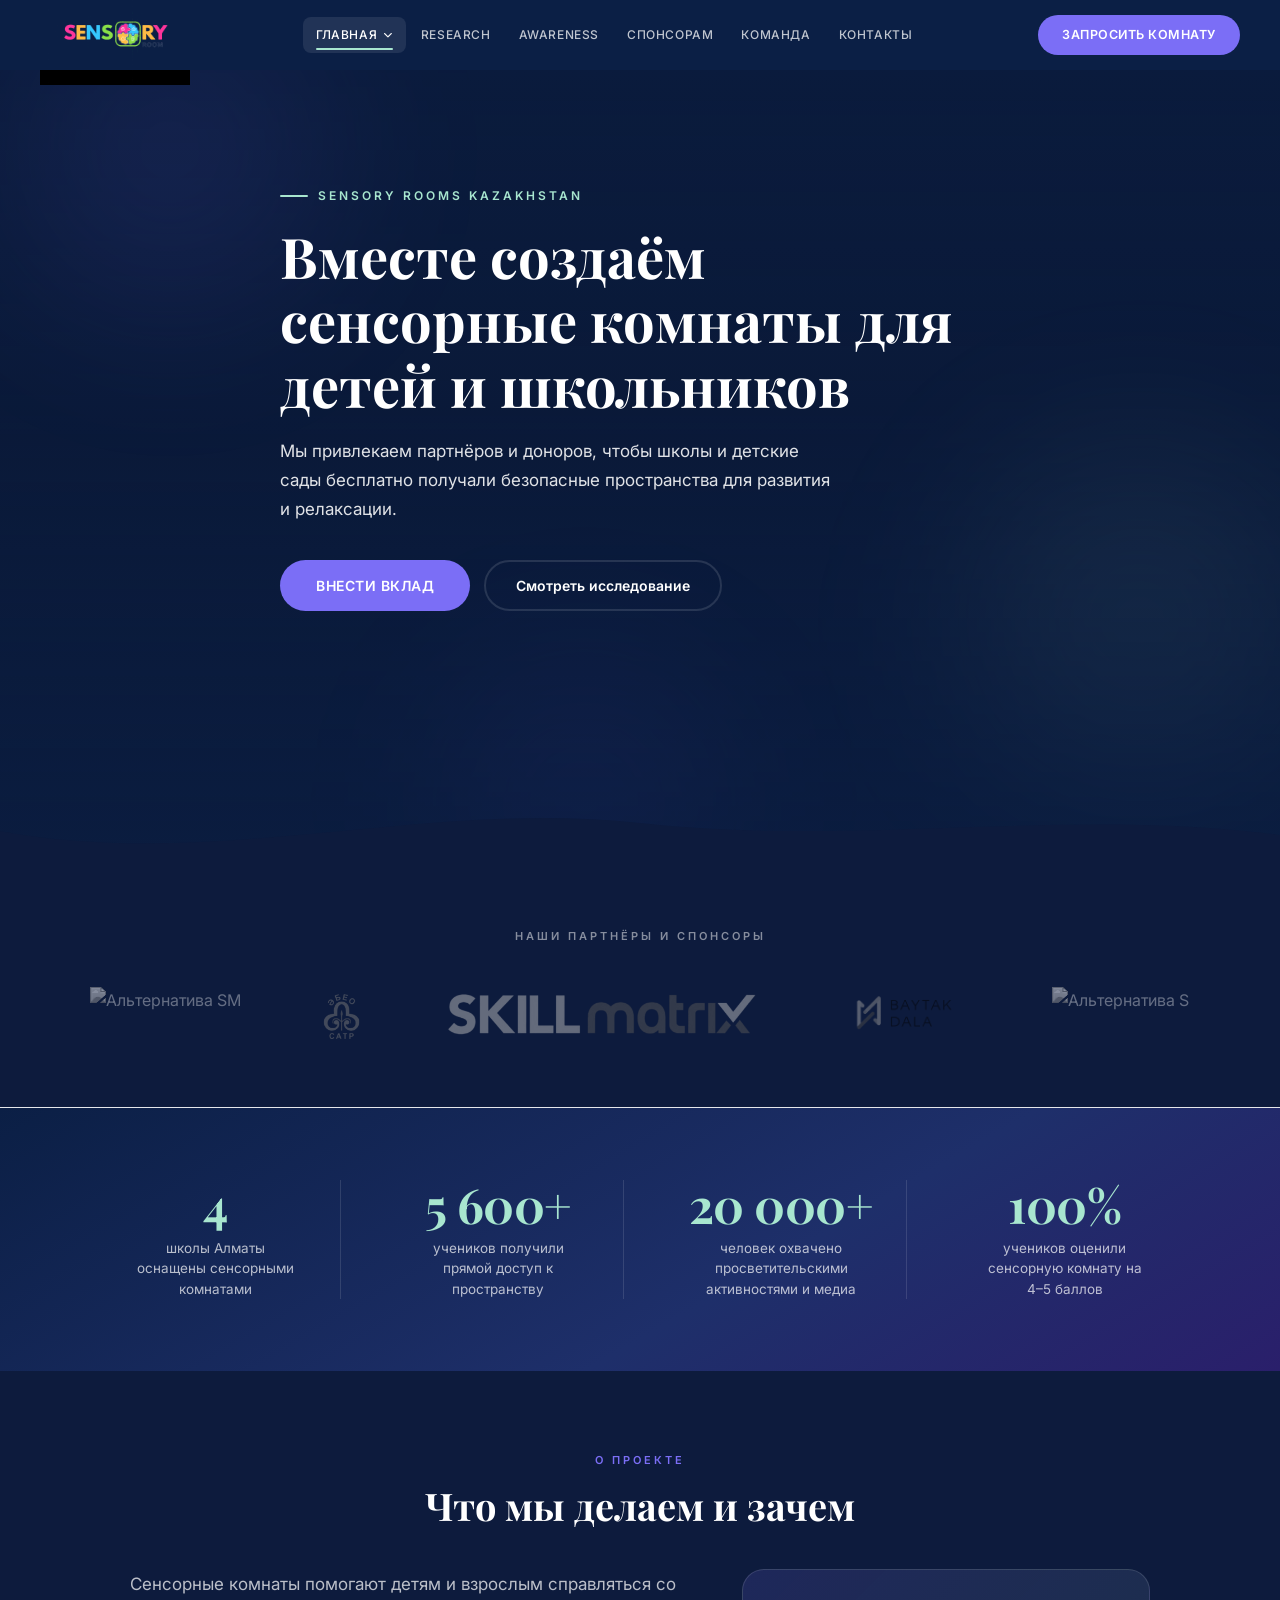
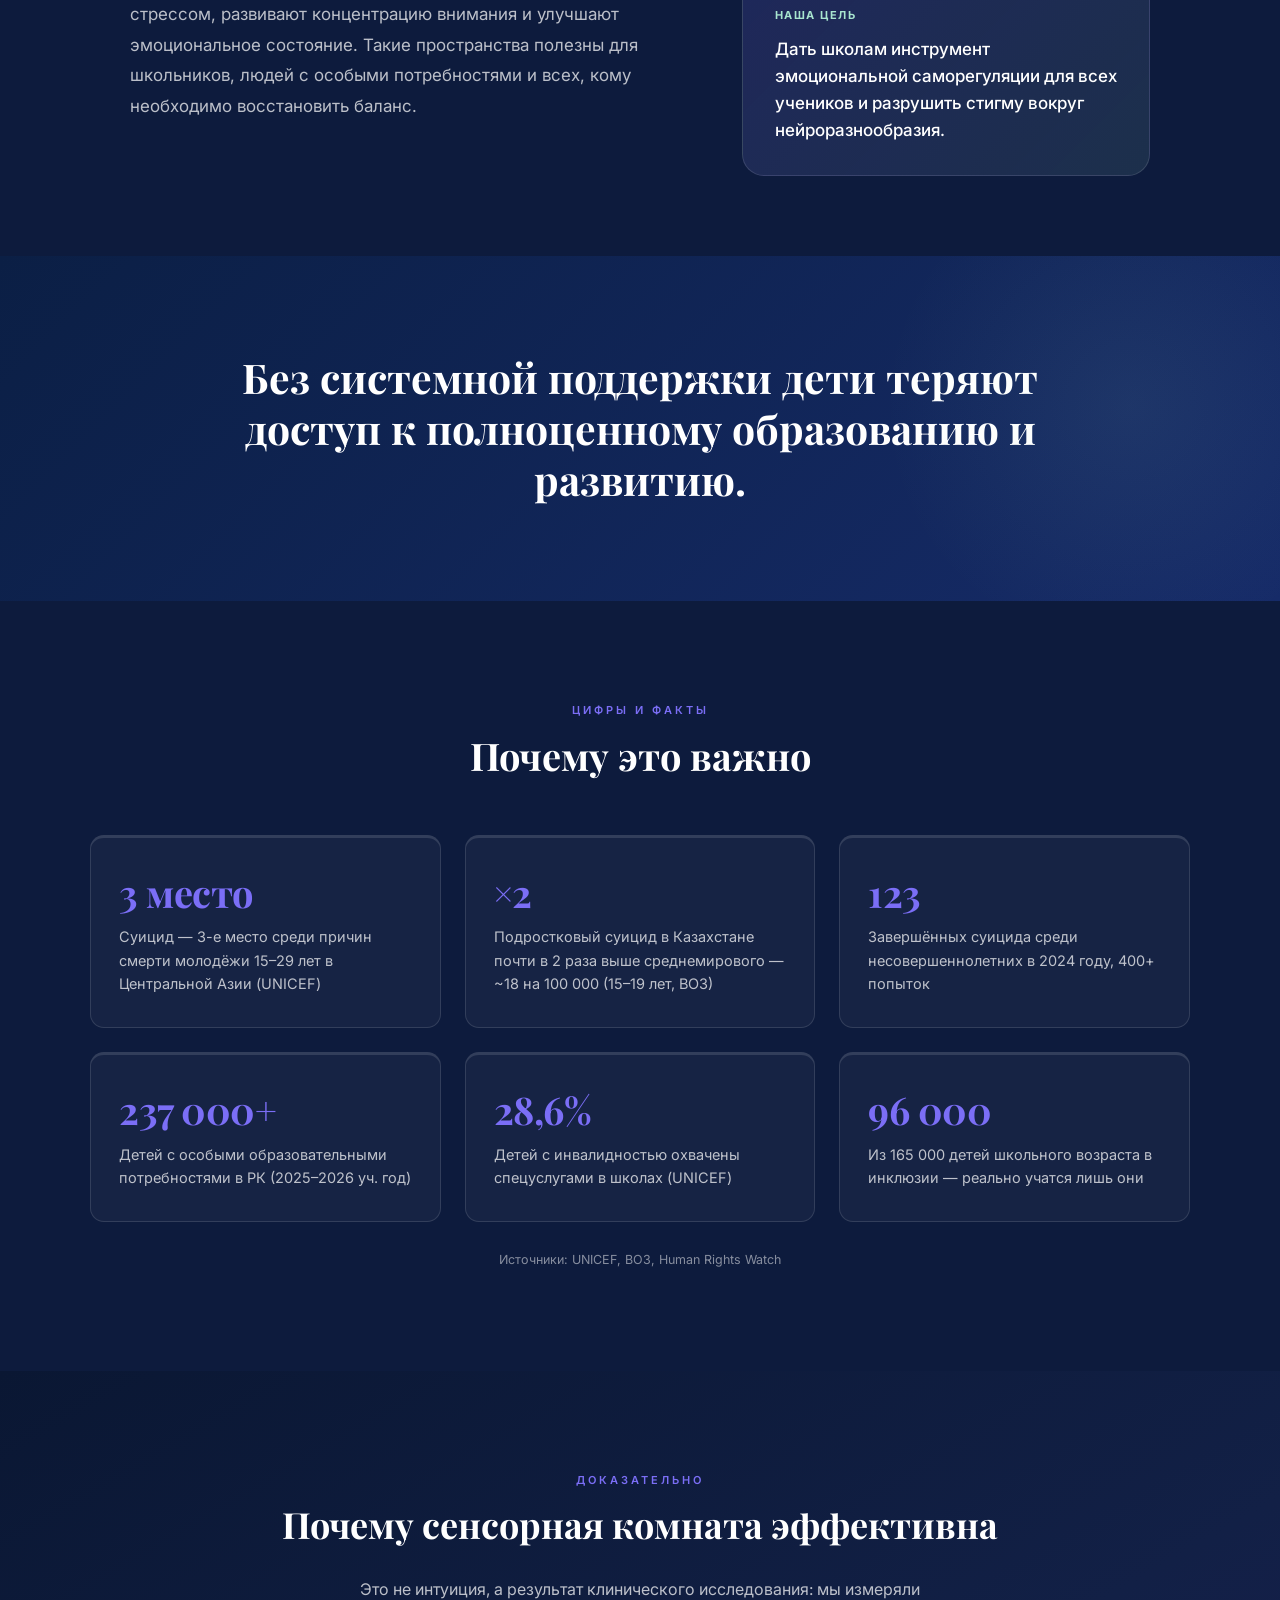
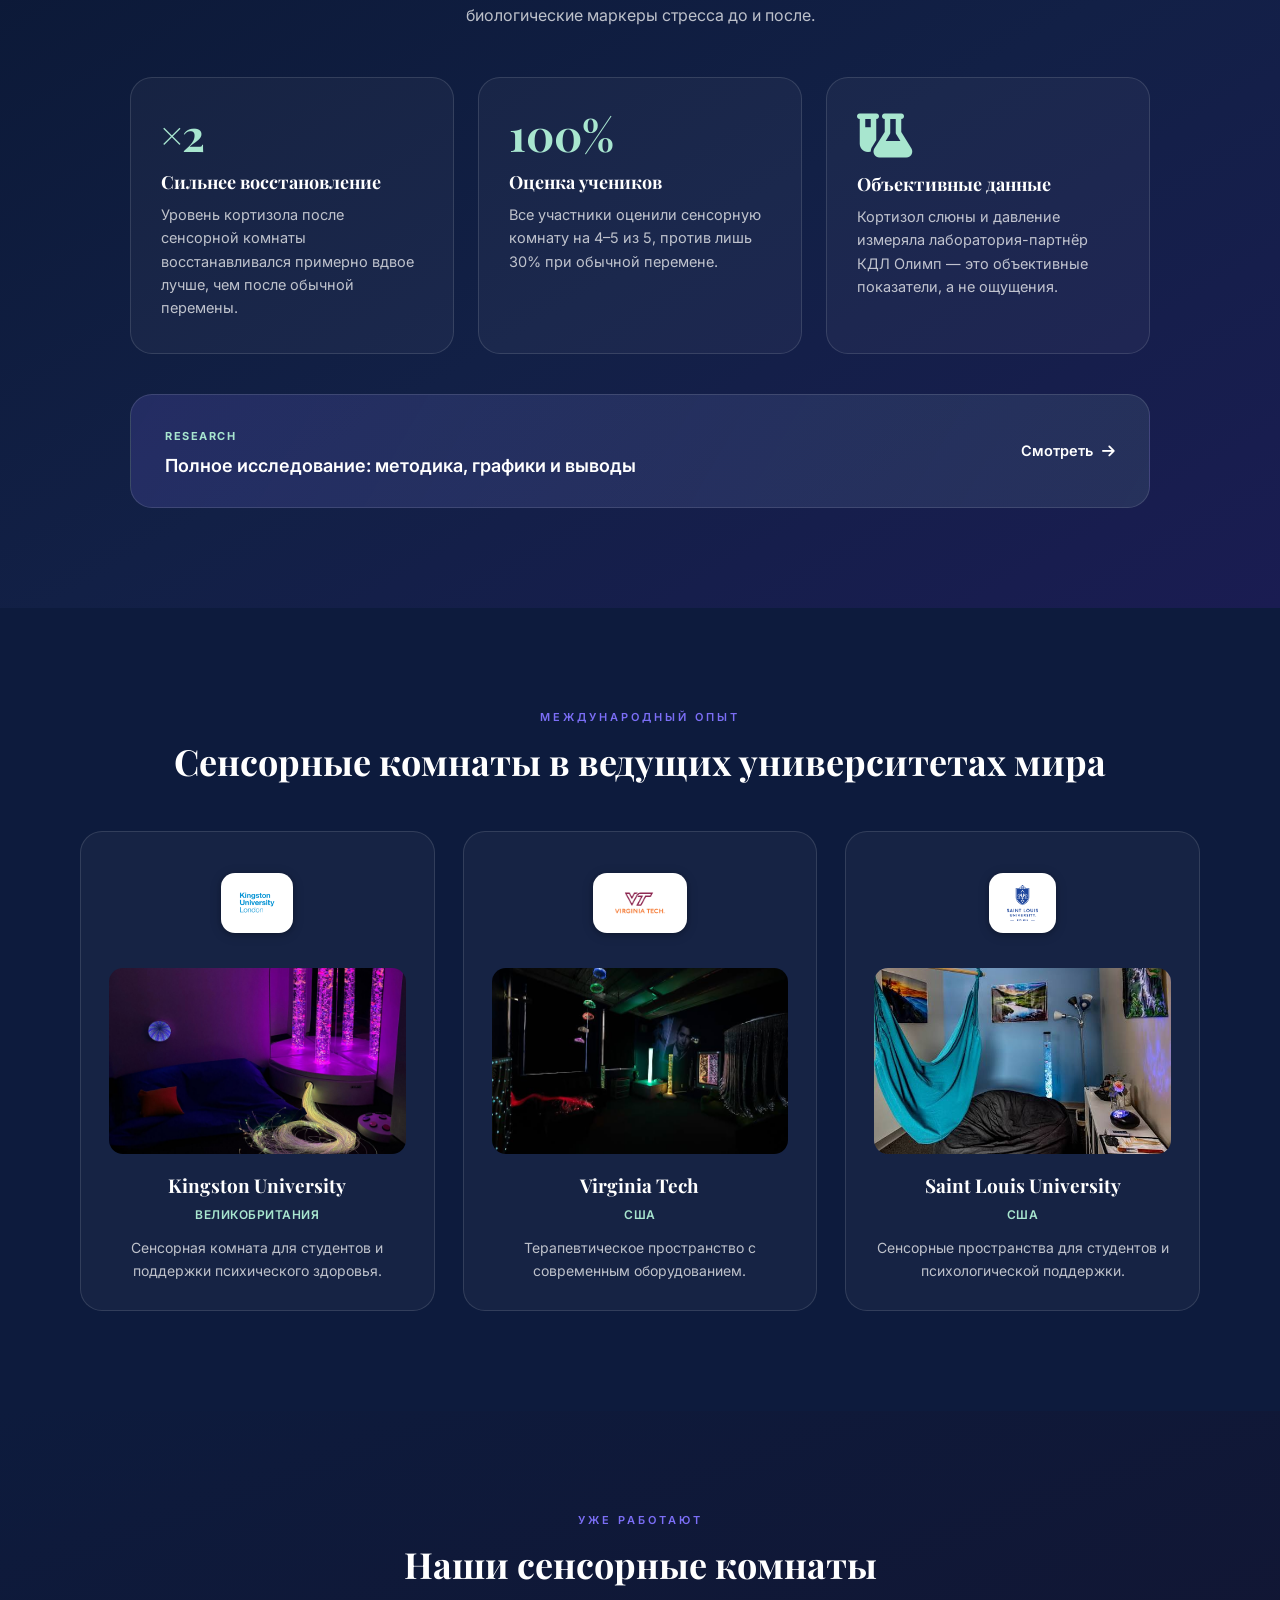
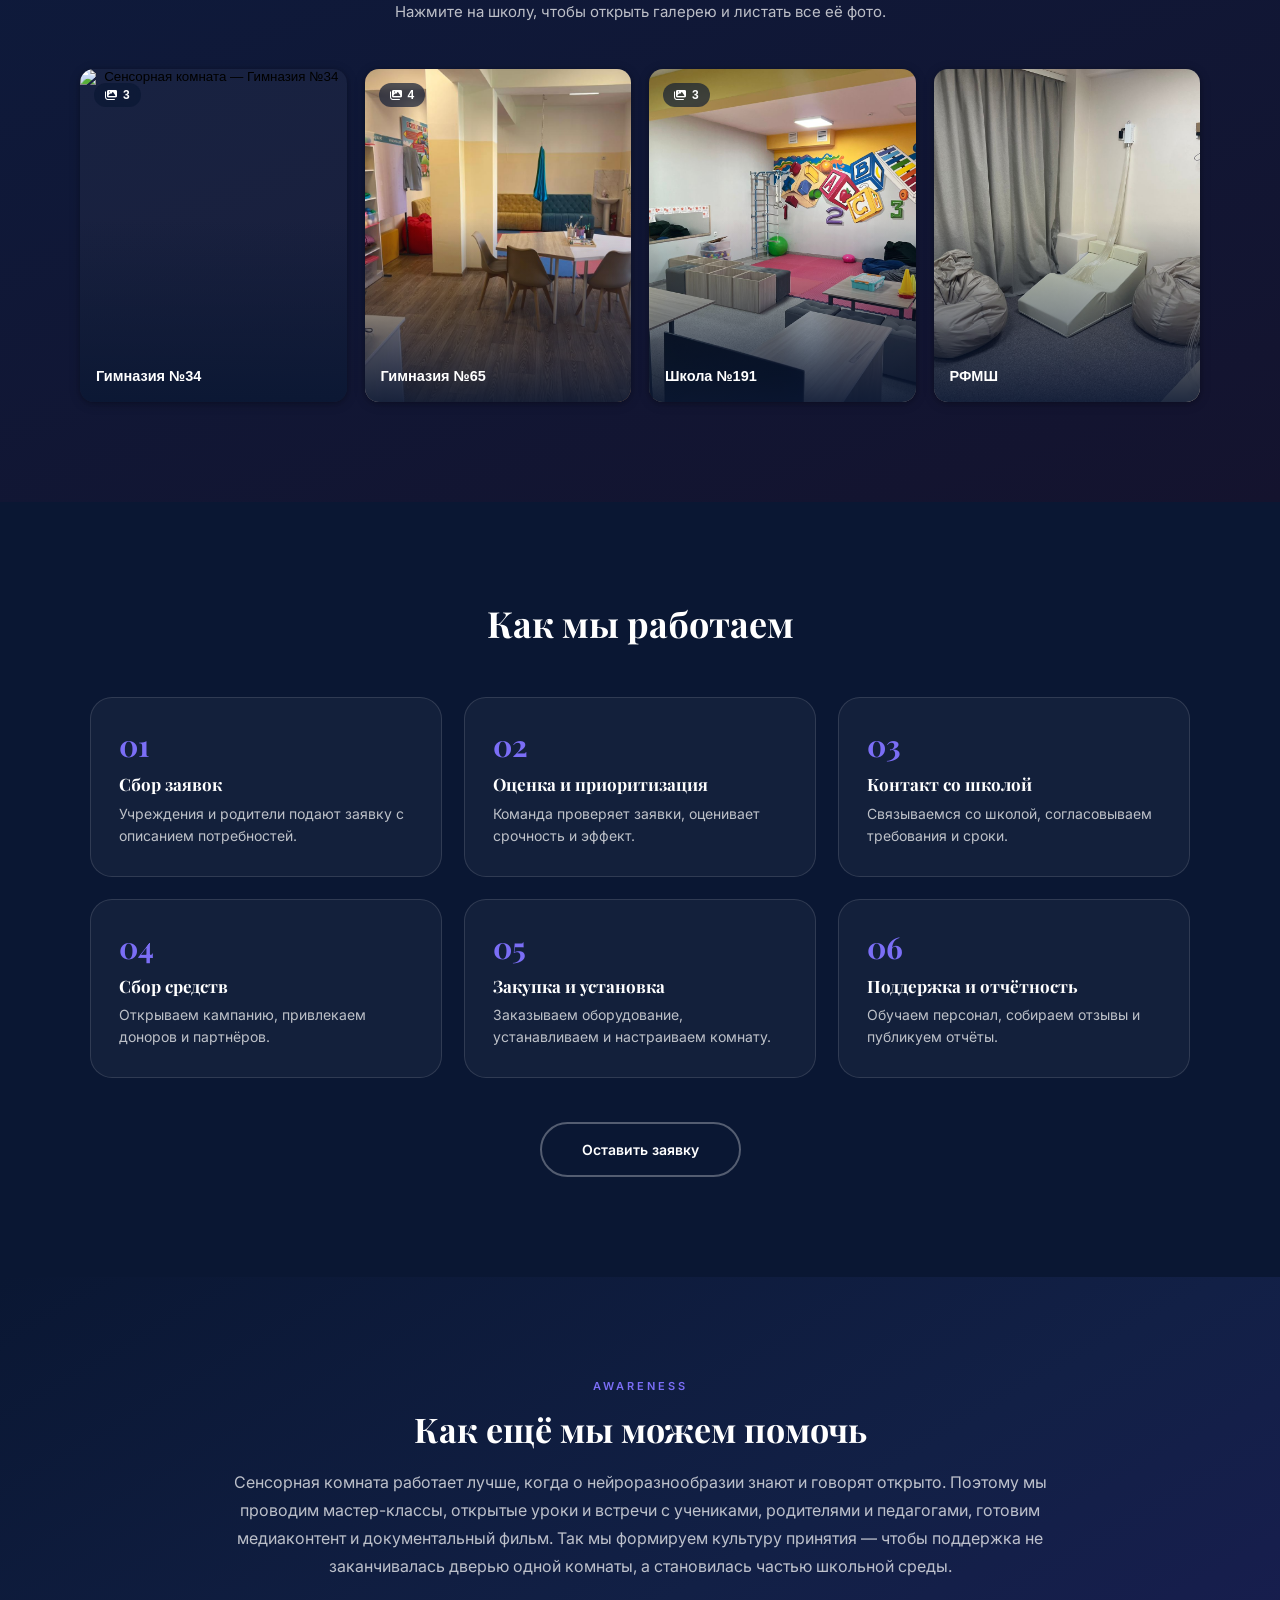
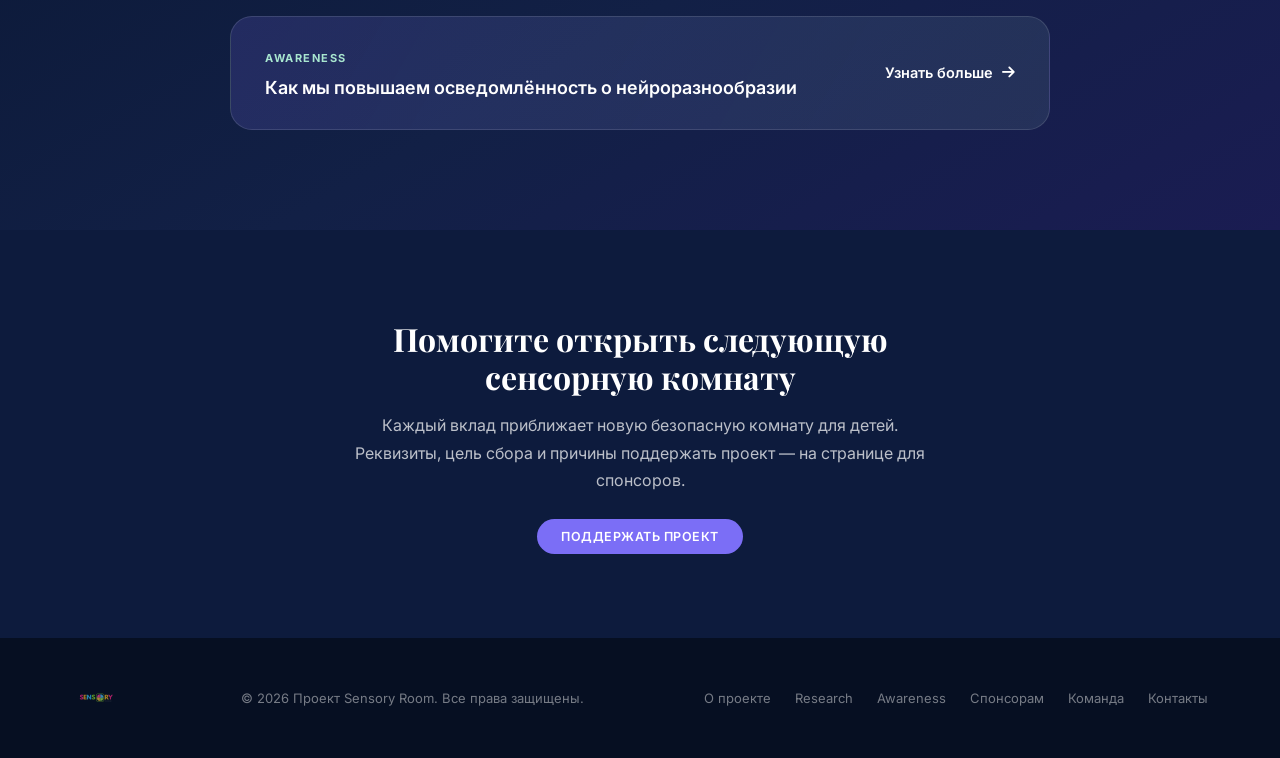
==== commit 577f8fdb: "Fix mojibake in HTML files and hide black logo background HTML files got double-encoded (UTF-8 read " ====
--- a/index.html
+++ b/index.html
@@ -3,12 +3,12 @@
 <head>
   <meta charset="UTF-8">
   <meta name="viewport" content="width=device-width, initial-scale=1.0">
-  <meta name="description" content="Sensory Rooms вЂ” СЃРµРЅСЃРѕСЂРЅС‹Рµ РєРѕРјРЅР°С‚С‹ РІ С€РєРѕР»Р°С… РђР»РјР°С‚С‹. Р”РѕРєР°Р·Р°С‚РµР»СЊРЅР°СЏ РїРѕРґРґРµСЂР¶РєР° РїСЃРёС…РѕР»РѕРіРёС‡РµСЃРєРѕРіРѕ Р±Р»Р°РіРѕРїРѕР»СѓС‡РёСЏ С€РєРѕР»СЊРЅРёРєРѕРІ: РёСЃСЃР»РµРґРѕРІР°РЅРёСЏ, РѕР±РѕСЂСѓРґРѕРІР°РЅРёРµ Рё РїСЂРѕСЃРІРµС‰РµРЅРёРµ.">
+  <meta name="description" content="Sensory Rooms — сенсорные комнаты в школах Алматы. Доказательная поддержка психологического благополучия школьников: исследования, оборудование и просвещение.">
   <meta name="theme-color" content="#0B1F45">
   <link rel="icon" href="./img/logo.svg.jpg" type="image/jpeg">
   <link rel="stylesheet" href="https://cdnjs.cloudflare.com/ajax/libs/font-awesome/6.5.0/css/all.min.css">
   <link rel="stylesheet" href="./style.css">
-  <title>Sensory Rooms вЂ” СЃРµРЅСЃРѕСЂРЅС‹Рµ РєРѕРјРЅР°С‚С‹ РІ С€РєРѕР»Р°С… РђР»РјР°С‚С‹</title>
+  <title>Sensory Rooms — сенсорные комнаты в школах Алматы</title>
 </head>
 <body>
 
@@ -16,44 +16,44 @@
 
 <header id="siteHeader">
   <a href="index.html" class="brand"><img src="./img/logo.svg.jpg" alt="Sensory Rooms"></a>
-  <button class="burger" id="burger" aria-label="РњРµРЅСЋ" aria-expanded="false">
+  <button class="burger" id="burger" aria-label="Меню" aria-expanded="false">
     <span></span><span></span><span></span>
   </button>
   <nav id="nav">
     <div class="nav-dd">
-      <a href="index.html" class="nav-dd-trigger active">Р“Р›РђР’РќРђРЇ <i class="fa-solid fa-chevron-down nav-caret"></i></a>
+      <a href="index.html" class="nav-dd-trigger active">ГЛАВНАЯ <i class="fa-solid fa-chevron-down nav-caret"></i></a>
       <div class="nav-dd-menu">
-        <a href="index.html#about-project">Рћ РїСЂРѕРµРєС‚Рµ</a>
+        <a href="index.html#about-project">О проекте</a>
         <div class="nav-dd-sub">
-          <span class="nav-dd-sub-trigger">РЁРєРѕР»С‹ <i class="fa-solid fa-chevron-right"></i></span>
+          <span class="nav-dd-sub-trigger">Школы <i class="fa-solid fa-chevron-right"></i></span>
           <div class="nav-dd-sub-menu">
-            <a href="index.html#school-34">Р“РёРјРЅР°Р·РёСЏ в„–34</a>
-            <a href="index.html#school-65">Р“РёРјРЅР°Р·РёСЏ в„–65</a>
-            <a href="index.html#school-191">РЁРєРѕР»Р° в„–191</a>
-            <a href="index.html#school-rfmsh">Р Р¤РњРЁ</a>
+            <a href="index.html#school-34">Гимназия №34</a>
+            <a href="index.html#school-65">Гимназия №65</a>
+            <a href="index.html#school-191">Школа №191</a>
+            <a href="index.html#school-rfmsh">РФМШ</a>
           </div>
         </div>
       </div>
     </div>
     <a href="research.html">RESEARCH</a>
     <a href="awareness.html">AWARENESS</a>
-    <a href="sponsors.html">РЎРџРћРќРЎРћР РђРњ</a>
-    <a href="about.html">РљРћРњРђРќР”Рђ</a>
-    <a href="contact.html">РљРћРќРўРђРљРўР«</a>
+    <a href="sponsors.html">СПОНСОРАМ</a>
+    <a href="about.html">КОМАНДА</a>
+    <a href="contact.html">КОНТАКТЫ</a>
   </nav>
-  <a href="contact.html#request" class="nav-btn" id="request-btn">Р—РђРџР РћРЎРРўР¬ РљРћРњРќРђРўРЈ</a>
+  <a href="contact.html#request" class="nav-btn" id="request-btn">ЗАПРОСИТЬ КОМНАТУ</a>
 </header>
 
 <!-- HERO -->
-<section class="hero hero-left" style="background-image: url('./img/РЎРµРЅСЃРѕСЂРЅР°СЏ РєРѕРјРЅР°С‚Р°_001_03.jpg.jpeg');">
+<section class="hero hero-left" style="background-image: url('./img/Сенсорная комната_001_03.jpg.jpeg');">
   
   <div class="hero-container">
     <span class="hero-eyebrow reveal">Sensory Rooms Kazakhstan</span>
-    <h1 class="reveal-delay-1">Р’РјРµСЃС‚Рµ СЃРѕР·РґР°С‘Рј СЃРµРЅСЃРѕСЂРЅС‹Рµ РєРѕРјРЅР°С‚С‹ РґР»СЏ РґРµС‚РµР№ Рё С€РєРѕР»СЊРЅРёРєРѕРІ</h1>
-    <p class="reveal reveal-delay-2">РњС‹ РїСЂРёРІР»РµРєР°РµРј РїР°СЂС‚РЅС‘СЂРѕРІ Рё РґРѕРЅРѕСЂРѕРІ, С‡С‚РѕР±С‹ С€РєРѕР»С‹ Рё РґРµС‚СЃРєРёРµ СЃР°РґС‹ Р±РµСЃРїР»Р°С‚РЅРѕ РїРѕР»СѓС‡Р°Р»Рё Р±РµР·РѕРїР°СЃРЅС‹Рµ РїСЂРѕСЃС‚СЂР°РЅСЃС‚РІР° РґР»СЏ СЂР°Р·РІРёС‚РёСЏ Рё СЂРµР»Р°РєСЃР°С†РёРё.</p>
+    <h1 class="reveal-delay-1">Вместе создаём сенсорные комнаты для детей и школьников</h1>
+    <p class="reveal reveal-delay-2">Мы привлекаем партнёров и доноров, чтобы школы и детские сады бесплатно получали безопасные пространства для развития и релаксации.</p>
     <div class="hero-actions reveal reveal-delay-3">
-      <a href="#donate-cta" class="nav-btn">Р’РЅРµСЃС‚Рё РІРєР»Р°Рґ</a>
-      <a href="research.html" class="btn btn-outline">РЎРјРѕС‚СЂРµС‚СЊ РёСЃСЃР»РµРґРѕРІР°РЅРёРµ</a>
+      <a href="#donate-cta" class="nav-btn">Внести вклад</a>
+      <a href="research.html" class="btn btn-outline">Смотреть исследование</a>
     </div>
   </div>
   <svg class="hero-wave" viewBox="0 0 1440 80" preserveAspectRatio="none" aria-hidden="true">
@@ -63,20 +63,20 @@
 
 <!-- SPONSORS -->
 <section class="sponsor-section">
-  <h3>РќР°С€Рё РџР°СЂС‚РЅС‘СЂС‹ Рё РЎРїРѕРЅСЃРѕСЂС‹</h3>
+  <h3>Наши Партнёры и Спонсоры</h3>
   <div class="carousel">
     <div class="carousel-track">
       <div class="carousel-logos">
-        <img src="./img/alt_sm.png" alt="РђР»СЊС‚РµСЂРЅР°С‚РёРІР° SM">
+        <img src="./img/alt_sm.png" alt="Альтернатива SM">
         <img src="./img/satr.png  " alt="SATR">
         <img src="./img/skillmatrix.png" alt="Skillmatrix">
-        <img src="./img/baytak_dala.png" alt="Р‘Р°Р№С‚Р°Т› Р”Р°Р»Р°">
+        <img src="./img/baytak_dala.png" alt="Байтақ Дала">
       </div>
       <div class="carousel-logos">
-        <img src="./img/alt_sm.png" alt="РђР»СЊС‚РµСЂРЅР°С‚РёРІР° SM">
+        <img src="./img/alt_sm.png" alt="Альтернатива SM">
         <img src="./img/satr.png  " alt="SATR">
         <img src="./img/skillmatrix.png" alt="Skillmatrix">
-        <img src="./img/baytak_dala.png" alt="Р‘Р°Р№С‚Р°Т› Р”Р°Р»Р°">
+        <img src="./img/baytak_dala.png" alt="Байтақ Дала">
       </div>
     </div>
   </div>
@@ -88,19 +88,19 @@
     <div class="impact-grid">
       <div class="impact-stat reveal reveal-delay-1">
         <span class="impact-number" data-count="4">0</span>
-        <p>С€РєРѕР»С‹ РђР»РјР°С‚С‹ РѕСЃРЅР°С‰РµРЅС‹ СЃРµРЅСЃРѕСЂРЅС‹РјРё РєРѕРјРЅР°С‚Р°РјРё</p>
+        <p>школы Алматы оснащены сенсорными комнатами</p>
       </div>
       <div class="impact-stat reveal reveal-delay-2">
         <span class="impact-number" data-count="5600" data-suffix="+">0</span>
-        <p>СѓС‡РµРЅРёРєРѕРІ РїРѕР»СѓС‡РёР»Рё РїСЂСЏРјРѕР№ РґРѕСЃС‚СѓРї Рє РїСЂРѕСЃС‚СЂР°РЅСЃС‚РІСѓ</p>
+        <p>учеников получили прямой доступ к пространству</p>
       </div>
       <div class="impact-stat reveal reveal-delay-3">
         <span class="impact-number" data-count="20000" data-suffix="+">0</span>
-        <p>С‡РµР»РѕРІРµРє РѕС…РІР°С‡РµРЅРѕ РїСЂРѕСЃРІРµС‚РёС‚РµР»СЊСЃРєРёРјРё Р°РєС‚РёРІРЅРѕСЃС‚СЏРјРё Рё РјРµРґРёР°</p>
+        <p>человек охвачено просветительскими активностями и медиа</p>
       </div>
       <div class="impact-stat reveal reveal-delay-4">
         <span class="impact-number" data-count="100" data-suffix="%">0</span>
-        <p>СѓС‡РµРЅРёРєРѕРІ РѕС†РµРЅРёР»Рё СЃРµРЅСЃРѕСЂРЅСѓСЋ РєРѕРјРЅР°С‚Сѓ РЅР° 4вЂ“5 Р±Р°Р»Р»РѕРІ</p>
+        <p>учеников оценили сенсорную комнату на 4–5 баллов</p>
       </div>
     </div>
   </div>
@@ -109,16 +109,16 @@
 <!-- ABOUT PROJECT + GOAL -->
 <section id="about-project" class="about-project-section">
   <div class="container">
-    <span class="facts-eyebrow reveal">Рћ РїСЂРѕРµРєС‚Рµ</span>
-    <h2 class="section-title reveal">Р§С‚Рѕ РјС‹ РґРµР»Р°РµРј Рё Р·Р°С‡РµРј</h2>
+    <span class="facts-eyebrow reveal">О проекте</span>
+    <h2 class="section-title reveal">Что мы делаем и зачем</h2>
 
     <div class="about-grid">
       <div class="about-text reveal reveal-delay-1">
-        <p>РЎРµРЅСЃРѕСЂРЅС‹Рµ РєРѕРјРЅР°С‚С‹ РїРѕРјРѕРіР°СЋС‚ РґРµС‚СЏРј Рё РІР·СЂРѕСЃР»С‹Рј СЃРїСЂР°РІР»СЏС‚СЊСЃСЏ СЃРѕ СЃС‚СЂРµСЃСЃРѕРј, СЂР°Р·РІРёРІР°СЋС‚ РєРѕРЅС†РµРЅС‚СЂР°С†РёСЋ РІРЅРёРјР°РЅРёСЏ Рё СѓР»СѓС‡С€Р°СЋС‚ СЌРјРѕС†РёРѕРЅР°Р»СЊРЅРѕРµ СЃРѕСЃС‚РѕСЏРЅРёРµ. РўР°РєРёРµ РїСЂРѕСЃС‚СЂР°РЅСЃС‚РІР° РїРѕР»РµР·РЅС‹ РґР»СЏ С€РєРѕР»СЊРЅРёРєРѕРІ, Р»СЋРґРµР№ СЃ РѕСЃРѕР±С‹РјРё РїРѕС‚СЂРµР±РЅРѕСЃС‚СЏРјРё Рё РІСЃРµС…, РєРѕРјСѓ РЅРµРѕР±С…РѕРґРёРјРѕ РІРѕСЃСЃС‚Р°РЅРѕРІРёС‚СЊ Р±Р°Р»Р°РЅСЃ.</p>
+        <p>Сенсорные комнаты помогают детям и взрослым справляться со стрессом, развивают концентрацию внимания и улучшают эмоциональное состояние. Такие пространства полезны для школьников, людей с особыми потребностями и всех, кому необходимо восстановить баланс.</p>
       </div>
       <div class="about-goal reveal reveal-delay-2">
-        <span class="about-goal-tag">РќР°С€Р° С†РµР»СЊ</span>
-        <p>Р”Р°С‚СЊ С€РєРѕР»Р°Рј РёРЅСЃС‚СЂСѓРјРµРЅС‚ СЌРјРѕС†РёРѕРЅР°Р»СЊРЅРѕР№ СЃР°РјРѕСЂРµРіСѓР»СЏС†РёРё РґР»СЏ РІСЃРµС… СѓС‡РµРЅРёРєРѕРІ Рё СЂР°Р·СЂСѓС€РёС‚СЊ СЃС‚РёРіРјСѓ РІРѕРєСЂСѓРі РЅРµР№СЂРѕСЂР°Р·РЅРѕРѕР±СЂР°Р·РёСЏ.</p>
+        <span class="about-goal-tag">Наша цель</span>
+        <p>Дать школам инструмент эмоциональной саморегуляции для всех учеников и разрушить стигму вокруг нейроразнообразия.</p>
       </div>
     </div>
   </div>
@@ -127,76 +127,76 @@
 <!-- SLOGAN -->
 <section class="jumbotron">
   <div class="jumbo-text-container reveal">
-    <h1>Р‘РµР· СЃРёСЃС‚РµРјРЅРѕР№ РїРѕРґРґРµСЂР¶РєРё РґРµС‚Рё С‚РµСЂСЏСЋС‚ РґРѕСЃС‚СѓРї Рє РїРѕР»РЅРѕС†РµРЅРЅРѕРјСѓ РѕР±СЂР°Р·РѕРІР°РЅРёСЋ Рё СЂР°Р·РІРёС‚РёСЋ.</h1>
+    <h1>Без системной поддержки дети теряют доступ к полноценному образованию и развитию.</h1>
   </div>
 </section>
 
 <!-- FACTS -->
 <section class="facts">
   <div class="facts-container">
-    <span class="facts-eyebrow reveal">Р¦РёС„СЂС‹ Рё С„Р°РєС‚С‹</span>
-    <h2 class="reveal">РџРѕС‡РµРјСѓ СЌС‚Рѕ РІР°Р¶РЅРѕ</h2>
+    <span class="facts-eyebrow reveal">Цифры и факты</span>
+    <h2 class="reveal">Почему это важно</h2>
     <div class="facts-grid">
       <div class="fact-card reveal reveal-delay-1">
-        <h3>3 РјРµСЃС‚Рѕ</h3>
-        <p>РЎСѓРёС†РёРґ вЂ” 3-Рµ РјРµСЃС‚Рѕ СЃСЂРµРґРё РїСЂРёС‡РёРЅ СЃРјРµСЂС‚Рё РјРѕР»РѕРґС‘Р¶Рё 15вЂ“29 Р»РµС‚ РІ Р¦РµРЅС‚СЂР°Р»СЊРЅРѕР№ РђР·РёРё (UNICEF)</p>
+        <h3>3 место</h3>
+        <p>Суицид — 3-е место среди причин смерти молодёжи 15–29 лет в Центральной Азии (UNICEF)</p>
       </div>
       <div class="fact-card reveal reveal-delay-2">
-        <h3>Г—2</h3>
-        <p>РџРѕРґСЂРѕСЃС‚РєРѕРІС‹Р№ СЃСѓРёС†РёРґ РІ РљР°Р·Р°С…СЃС‚Р°РЅРµ РїРѕС‡С‚Рё РІ 2 СЂР°Р·Р° РІС‹С€Рµ СЃСЂРµРґРЅРµРјРёСЂРѕРІРѕРіРѕ вЂ” ~18 РЅР° 100 000 (15вЂ“19 Р»РµС‚, Р’РћР—)</p>
+        <h3>×2</h3>
+        <p>Подростковый суицид в Казахстане почти в 2 раза выше среднемирового — ~18 на 100 000 (15–19 лет, ВОЗ)</p>
       </div>
       <div class="fact-card reveal reveal-delay-3">
         <h3>123</h3>
-        <p>Р—Р°РІРµСЂС€С‘РЅРЅС‹С… СЃСѓРёС†РёРґР° СЃСЂРµРґРё РЅРµСЃРѕРІРµСЂС€РµРЅРЅРѕР»РµС‚РЅРёС… РІ 2024 РіРѕРґСѓ, 400+ РїРѕРїС‹С‚РѕРє</p>
+        <p>Завершённых суицида среди несовершеннолетних в 2024 году, 400+ попыток</p>
       </div>
       <div class="fact-card reveal reveal-delay-1">
         <h3>237 000+</h3>
-        <p>Р”РµС‚РµР№ СЃ РѕСЃРѕР±С‹РјРё РѕР±СЂР°Р·РѕРІР°С‚РµР»СЊРЅС‹РјРё РїРѕС‚СЂРµР±РЅРѕСЃС‚СЏРјРё РІ Р Рљ (2025вЂ“2026 СѓС‡. РіРѕРґ)</p>
+        <p>Детей с особыми образовательными потребностями в РК (2025–2026 уч. год)</p>
       </div>
       <div class="fact-card reveal reveal-delay-2">
         <h3>28,6%</h3>
-        <p>Р”РµС‚РµР№ СЃ РёРЅРІР°Р»РёРґРЅРѕСЃС‚СЊСЋ РѕС…РІР°С‡РµРЅС‹ СЃРїРµС†СѓСЃР»СѓРіР°РјРё РІ С€РєРѕР»Р°С… (UNICEF)</p>
+        <p>Детей с инвалидностью охвачены спецуслугами в школах (UNICEF)</p>
       </div>
       <div class="fact-card reveal reveal-delay-3">
         <h3>96 000</h3>
-        <p>РР· 165 000 РґРµС‚РµР№ С€РєРѕР»СЊРЅРѕРіРѕ РІРѕР·СЂР°СЃС‚Р° РІ РёРЅРєР»СЋР·РёРё вЂ” СЂРµР°Р»СЊРЅРѕ СѓС‡Р°С‚СЃСЏ Р»РёС€СЊ РѕРЅРё</p>
-      </div>
-    </div>
-    <p class="facts-source reveal">РСЃС‚РѕС‡РЅРёРєРё: UNICEF, Р’РћР—, Human Rights Watch</p>
+        <p>Из 165 000 детей школьного возраста в инклюзии — реально учатся лишь они</p>
+      </div>
+    </div>
+    <p class="facts-source reveal">Источники: UNICEF, ВОЗ, Human Rights Watch</p>
   </div>
 </section>
 
 <!-- WHY SENSORY ROOM WORKS -->
 <section class="why-effective">
   <div class="container">
-    <span class="facts-eyebrow reveal">Р”РѕРєР°Р·Р°С‚РµР»СЊРЅРѕ</span>
-    <h2 class="reveal">РџРѕС‡РµРјСѓ СЃРµРЅСЃРѕСЂРЅР°СЏ РєРѕРјРЅР°С‚Р° СЌС„С„РµРєС‚РёРІРЅР°</h2>
-    <p class="why-effective-lead reveal reveal-delay-1">Р­С‚Рѕ РЅРµ РёРЅС‚СѓРёС†РёСЏ, Р° СЂРµР·СѓР»СЊС‚Р°С‚ РєР»РёРЅРёС‡РµСЃРєРѕРіРѕ РёСЃСЃР»РµРґРѕРІР°РЅРёСЏ: РјС‹ РёР·РјРµСЂСЏР»Рё Р±РёРѕР»РѕРіРёС‡РµСЃРєРёРµ РјР°СЂРєРµСЂС‹ СЃС‚СЂРµСЃСЃР° РґРѕ Рё РїРѕСЃР»Рµ.</p>
+    <span class="facts-eyebrow reveal">Доказательно</span>
+    <h2 class="reveal">Почему сенсорная комната эффективна</h2>
+    <p class="why-effective-lead reveal reveal-delay-1">Это не интуиция, а результат клинического исследования: мы измеряли биологические маркеры стресса до и после.</p>
 
     <div class="why-effective-grid">
       <div class="why-card reveal reveal-delay-1">
-        <span class="why-card-num">Г—2</span>
-        <h4>РЎРёР»СЊРЅРµРµ РІРѕСЃСЃС‚Р°РЅРѕРІР»РµРЅРёРµ</h4>
-        <p>РЈСЂРѕРІРµРЅСЊ РєРѕСЂС‚РёР·РѕР»Р° РїРѕСЃР»Рµ СЃРµРЅСЃРѕСЂРЅРѕР№ РєРѕРјРЅР°С‚С‹ РІРѕСЃСЃС‚Р°РЅР°РІР»РёРІР°Р»СЃСЏ РїСЂРёРјРµСЂРЅРѕ РІРґРІРѕРµ Р»СѓС‡С€Рµ, С‡РµРј РїРѕСЃР»Рµ РѕР±С‹С‡РЅРѕР№ РїРµСЂРµРјРµРЅС‹.</p>
+        <span class="why-card-num">×2</span>
+        <h4>Сильнее восстановление</h4>
+        <p>Уровень кортизола после сенсорной комнаты восстанавливался примерно вдвое лучше, чем после обычной перемены.</p>
       </div>
       <div class="why-card reveal reveal-delay-2">
         <span class="why-card-num">100%</span>
-        <h4>РћС†РµРЅРєР° СѓС‡РµРЅРёРєРѕРІ</h4>
-        <p>Р’СЃРµ СѓС‡Р°СЃС‚РЅРёРєРё РѕС†РµРЅРёР»Рё СЃРµРЅСЃРѕСЂРЅСѓСЋ РєРѕРјРЅР°С‚Сѓ РЅР° 4вЂ“5 РёР· 5, РїСЂРѕС‚РёРІ Р»РёС€СЊ 30% РїСЂРё РѕР±С‹С‡РЅРѕР№ РїРµСЂРµРјРµРЅРµ.</p>
+        <h4>Оценка учеников</h4>
+        <p>Все участники оценили сенсорную комнату на 4–5 из 5, против лишь 30% при обычной перемене.</p>
       </div>
       <div class="why-card reveal reveal-delay-3">
         <span class="why-card-num"><i class="fa-solid fa-flask-vial"></i></span>
-        <h4>РћР±СЉРµРєС‚РёРІРЅС‹Рµ РґР°РЅРЅС‹Рµ</h4>
-        <p>РљРѕСЂС‚РёР·РѕР» СЃР»СЋРЅС‹ Рё РґР°РІР»РµРЅРёРµ РёР·РјРµСЂСЏР»Р° Р»Р°Р±РѕСЂР°С‚РѕСЂРёСЏ-РїР°СЂС‚РЅС‘СЂ РљР”Р› РћР»РёРјРї вЂ” СЌС‚Рѕ РѕР±СЉРµРєС‚РёРІРЅС‹Рµ РїРѕРєР°Р·Р°С‚РµР»Рё, Р° РЅРµ РѕС‰СѓС‰РµРЅРёСЏ.</p>
+        <h4>Объективные данные</h4>
+        <p>Кортизол слюны и давление измеряла лаборатория-партнёр КДЛ Олимп — это объективные показатели, а не ощущения.</p>
       </div>
     </div>
 
     <a href="research.html" class="cta-banner reveal">
       <div>
         <span class="cta-banner-tag">Research</span>
-        <strong>РџРѕР»РЅРѕРµ РёСЃСЃР»РµРґРѕРІР°РЅРёРµ: РјРµС‚РѕРґРёРєР°, РіСЂР°С„РёРєРё Рё РІС‹РІРѕРґС‹</strong>
-      </div>
-      <span class="cta-banner-arrow">РЎРјРѕС‚СЂРµС‚СЊ <i class="fa-solid fa-arrow-right"></i></span>
+        <strong>Полное исследование: методика, графики и выводы</strong>
+      </div>
+      <span class="cta-banner-arrow">Смотреть <i class="fa-solid fa-arrow-right"></i></span>
     </a>
   </div>
 </section>
@@ -204,30 +204,30 @@
 <!-- INTERNATIONAL EXPERIENCE -->
 <section class="international">
   <div class="container">
-    <span class="facts-eyebrow reveal">РњРµР¶РґСѓРЅР°СЂРѕРґРЅС‹Р№ РѕРїС‹С‚</span>
-    <h2 class="reveal">РЎРµРЅСЃРѕСЂРЅС‹Рµ РєРѕРјРЅР°С‚С‹ РІ РІРµРґСѓС‰РёС… СѓРЅРёРІРµСЂСЃРёС‚РµС‚Р°С… РјРёСЂР°</h2>
+    <span class="facts-eyebrow reveal">Международный опыт</span>
+    <h2 class="reveal">Сенсорные комнаты в ведущих университетах мира</h2>
 
     <div class="intl-grid">
       <div class="intl-card reveal reveal-delay-1">
         <div class="intl-logo"><img src="./img/Kingston University London logo.png" alt="Kingston University" onerror="this.style.display='none'"></div>
-        <div class="intl-photo"><img src="./img/Kingston_room.jpg" alt="РЎРµРЅСЃРѕСЂРЅР°СЏ РєРѕРјРЅР°С‚Р° Kingston University"></div>
+        <div class="intl-photo"><img src="./img/Kingston_room.jpg" alt="Сенсорная комната Kingston University"></div>
         <h4>Kingston University</h4>
-        <span class="intl-country">Р’РµР»РёРєРѕР±СЂРёС‚Р°РЅРёСЏ</span>
-        <p>РЎРµРЅСЃРѕСЂРЅР°СЏ РєРѕРјРЅР°С‚Р° РґР»СЏ СЃС‚СѓРґРµРЅС‚РѕРІ Рё РїРѕРґРґРµСЂР¶РєРё РїСЃРёС…РёС‡РµСЃРєРѕРіРѕ Р·РґРѕСЂРѕРІСЊСЏ.</p>
+        <span class="intl-country">Великобритания</span>
+        <p>Сенсорная комната для студентов и поддержки психического здоровья.</p>
       </div>
       <div class="intl-card reveal reveal-delay-2">
         <div class="intl-logo"><img src="./img/Virginia-Tech-Logo.png" alt="Virginia Tech" onerror="this.style.display='none'"></div>
-        <div class="intl-photo"><img src="./img/Virginia Tech room.jpg" alt="РЎРµРЅСЃРѕСЂРЅР°СЏ РєРѕРјРЅР°С‚Р° Virginia Tech"></div>
+        <div class="intl-photo"><img src="./img/Virginia Tech room.jpg" alt="Сенсорная комната Virginia Tech"></div>
         <h4>Virginia Tech</h4>
-        <span class="intl-country">РЎРЁРђ</span>
-        <p>РўРµСЂР°РїРµРІС‚РёС‡РµСЃРєРѕРµ РїСЂРѕСЃС‚СЂР°РЅСЃС‚РІРѕ СЃ СЃРѕРІСЂРµРјРµРЅРЅС‹Рј РѕР±РѕСЂСѓРґРѕРІР°РЅРёРµРј.</p>
+        <span class="intl-country">США</span>
+        <p>Терапевтическое пространство с современным оборудованием.</p>
       </div>
       <div class="intl-card reveal reveal-delay-3">
         <div class="intl-logo"><img src="./img/saint louis university logo.png" alt="Saint Louis University" onerror="this.style.display='none'"></div>
-        <div class="intl-photo"><img src="./img/Saint Louis room.jpg" alt="РЎРµРЅСЃРѕСЂРЅР°СЏ РєРѕРјРЅР°С‚Р° Saint Louis University"></div>
+        <div class="intl-photo"><img src="./img/Saint Louis room.jpg" alt="Сенсорная комната Saint Louis University"></div>
         <h4>Saint Louis University</h4>
-        <span class="intl-country">РЎРЁРђ</span>
-        <p>РЎРµРЅСЃРѕСЂРЅС‹Рµ РїСЂРѕСЃС‚СЂР°РЅСЃС‚РІР° РґР»СЏ СЃС‚СѓРґРµРЅС‚РѕРІ Рё РїСЃРёС…РѕР»РѕРіРёС‡РµСЃРєРѕР№ РїРѕРґРґРµСЂР¶РєРё.</p>
+        <span class="intl-country">США</span>
+        <p>Сенсорные пространства для студентов и психологической поддержки.</p>
       </div>
     </div>
   </div>
@@ -236,41 +236,41 @@
 <!-- OUR SENSORY ROOMS GALLERY -->
 <section class="rooms" id="schools">
   <div class="container">
-    <span class="facts-eyebrow reveal">РЈР¶Рµ СЂР°Р±РѕС‚Р°СЋС‚</span>
-    <h2 class="reveal">РќР°С€Рё СЃРµРЅСЃРѕСЂРЅС‹Рµ РєРѕРјРЅР°С‚С‹</h2>
-    <p class="rooms-lead reveal reveal-delay-1">РќР°Р¶РјРёС‚Рµ РЅР° С€РєРѕР»Сѓ, С‡С‚РѕР±С‹ РѕС‚РєСЂС‹С‚СЊ РіР°Р»РµСЂРµСЋ Рё Р»РёСЃС‚Р°С‚СЊ РІСЃРµ РµС‘ С„РѕС‚Рѕ.</p>
+    <span class="facts-eyebrow reveal">Уже работают</span>
+    <h2 class="reveal">Наши сенсорные комнаты</h2>
+    <p class="rooms-lead reveal reveal-delay-1">Нажмите на школу, чтобы открыть галерею и листать все её фото.</p>
 
     <div class="rooms-grid">
       <button id="school-34" class="room-item reveal reveal-delay-1"
-              data-school="Р“РёРјРЅР°Р·РёСЏ в„–34"
-              data-images="./img/34 С€РєРѕР»Р° СЃРµРЅСЃРѕСЂРё.jpg,./img/34 second.JPG,./img/34 third.JPG">
-        <img src="./img/34 С€РєРѕР»Р° СЃРµРЅСЃРѕСЂРё.jpg" alt="РЎРµРЅСЃРѕСЂРЅР°СЏ РєРѕРјРЅР°С‚Р° вЂ” Р“РёРјРЅР°Р·РёСЏ в„–34">
+              data-school="Гимназия №34"
+              data-images="./img/34 школа сенсори.jpg,./img/34 second.JPG,./img/34 third.JPG">
+        <img src="./img/34 школа сенсори.jpg" alt="Сенсорная комната — Гимназия №34">
         <span class="room-count"><i class="fa-solid fa-images"></i> <span class="room-count-n">1</span></span>
-        <span class="room-name">Р“РёРјРЅР°Р·РёСЏ в„–34</span>
+        <span class="room-name">Гимназия №34</span>
         <span class="room-zoom"><i class="fa-solid fa-expand"></i></span>
       </button>
       <button id="school-65" class="room-item reveal reveal-delay-2"
-              data-school="Р“РёРјРЅР°Р·РёСЏ в„–65"
-              data-images="./img/65 СЃРµРЅСЃРѕСЂРё.jpeg,./img/65 second.jpeg,./img/65 third.jpeg,./img/65 fourth.jpeg">
-        <img src="./img/65 СЃРµРЅСЃРѕСЂРё.jpeg" alt="РЎРµРЅСЃРѕСЂРЅР°СЏ РєРѕРјРЅР°С‚Р° вЂ” Р“РёРјРЅР°Р·РёСЏ в„–65">
+              data-school="Гимназия №65"
+              data-images="./img/65 сенсори.jpeg,./img/65 second.jpeg,./img/65 third.jpeg,./img/65 fourth.jpeg">
+        <img src="./img/65 сенсори.jpeg" alt="Сенсорная комната — Гимназия №65">
         <span class="room-count"><i class="fa-solid fa-images"></i> <span class="room-count-n">1</span></span>
-        <span class="room-name">Р“РёРјРЅР°Р·РёСЏ в„–65</span>
+        <span class="room-name">Гимназия №65</span>
         <span class="room-zoom"><i class="fa-solid fa-expand"></i></span>
       </button>
       <button id="school-191" class="room-item reveal reveal-delay-3"
-              data-school="РЁРєРѕР»Р° в„–191"
-              data-images="./img/191 СЃРµРЅСЃРѕСЂРё.jpeg,./img/191 second.jpeg,./img/191 third.jpeg">
-        <img src="./img/191 СЃРµРЅСЃРѕСЂРё.jpeg" alt="РЎРµРЅСЃРѕСЂРЅР°СЏ РєРѕРјРЅР°С‚Р° вЂ” РЁРєРѕР»Р° в„–191">
+              data-school="Школа №191"
+              data-images="./img/191 сенсори.jpeg,./img/191 second.jpeg,./img/191 third.jpeg">
+        <img src="./img/191 сенсори.jpeg" alt="Сенсорная комната — Школа №191">
         <span class="room-count"><i class="fa-solid fa-images"></i> <span class="room-count-n">1</span></span>
-        <span class="room-name">РЁРєРѕР»Р° в„–191</span>
+        <span class="room-name">Школа №191</span>
         <span class="room-zoom"><i class="fa-solid fa-expand"></i></span>
       </button>
       <button id="school-rfmsh" class="room-item reveal reveal-delay-4"
-              data-school="Р Р¤РњРЁ"
-              data-images="./img/СЂС„РјС€ СЃРµРЅСЃРѕСЂРё.jpeg">
-        <img src="./img/СЂС„РјС€ СЃРµРЅСЃРѕСЂРё.jpeg" alt="РЎРµРЅСЃРѕСЂРЅР°СЏ РєРѕРјРЅР°С‚Р° вЂ” Р Р¤РњРЁ">
+              data-school="РФМШ"
+              data-images="./img/рфмш сенсори.jpeg">
+        <img src="./img/рфмш сенсори.jpeg" alt="Сенсорная комната — РФМШ">
         <span class="room-count"><i class="fa-solid fa-images"></i> <span class="room-count-n">1</span></span>
-        <span class="room-name">Р Р¤РњРЁ</span>
+        <span class="room-name">РФМШ</span>
         <span class="room-zoom"><i class="fa-solid fa-expand"></i></span>
       </button>
     </div>
@@ -279,54 +279,54 @@
 
 <!-- LIGHTBOX -->
 <div class="lightbox" id="lightbox" aria-hidden="true">
-  <button class="lightbox-close" id="lbClose" aria-label="Р—Р°РєСЂС‹С‚СЊ"><i class="fa-solid fa-xmark"></i></button>
-  <button class="lightbox-nav lightbox-prev" id="lbPrev" aria-label="РќР°Р·Р°Рґ"><i class="fa-solid fa-chevron-left"></i></button>
+  <button class="lightbox-close" id="lbClose" aria-label="Закрыть"><i class="fa-solid fa-xmark"></i></button>
+  <button class="lightbox-nav lightbox-prev" id="lbPrev" aria-label="Назад"><i class="fa-solid fa-chevron-left"></i></button>
   <figure class="lightbox-figure">
     <img id="lbImage" src="" alt="">
     <figcaption id="lbCaption"></figcaption>
     <span class="lightbox-counter" id="lbCounter"></span>
   </figure>
-  <button class="lightbox-nav lightbox-next" id="lbNext" aria-label="Р’РїРµСЂС‘Рґ"><i class="fa-solid fa-chevron-right"></i></button>
+  <button class="lightbox-nav lightbox-next" id="lbNext" aria-label="Вперёд"><i class="fa-solid fa-chevron-right"></i></button>
 </div>
 
 <!-- HOW IT WORKS -->
 <section class="how-it-works">
   <div class="container">
-    <h2 class="how-title reveal">РљР°Рє РјС‹ СЂР°Р±РѕС‚Р°РµРј</h2>
+    <h2 class="how-title reveal">Как мы работаем</h2>
     <div class="steps-grid">
       <div class="step-card reveal reveal-delay-1">
         <span class="step-num">01</span>
-        <h4>РЎР±РѕСЂ Р·Р°СЏРІРѕРє</h4>
-        <p>РЈС‡СЂРµР¶РґРµРЅРёСЏ Рё СЂРѕРґРёС‚РµР»Рё РїРѕРґР°СЋС‚ Р·Р°СЏРІРєСѓ СЃ РѕРїРёСЃР°РЅРёРµРј РїРѕС‚СЂРµР±РЅРѕСЃС‚РµР№.</p>
+        <h4>Сбор заявок</h4>
+        <p>Учреждения и родители подают заявку с описанием потребностей.</p>
       </div>
       <div class="step-card reveal reveal-delay-2">
         <span class="step-num">02</span>
-        <h4>РћС†РµРЅРєР° Рё РїСЂРёРѕСЂРёС‚РёР·Р°С†РёСЏ</h4>
-        <p>РљРѕРјР°РЅРґР° РїСЂРѕРІРµСЂСЏРµС‚ Р·Р°СЏРІРєРё, РѕС†РµРЅРёРІР°РµС‚ СЃСЂРѕС‡РЅРѕСЃС‚СЊ Рё СЌС„С„РµРєС‚.</p>
+        <h4>Оценка и приоритизация</h4>
+        <p>Команда проверяет заявки, оценивает срочность и эффект.</p>
       </div>
       <div class="step-card reveal reveal-delay-3">
         <span class="step-num">03</span>
-        <h4>РљРѕРЅС‚Р°РєС‚ СЃРѕ С€РєРѕР»РѕР№</h4>
-        <p>РЎРІСЏР·С‹РІР°РµРјСЃСЏ СЃРѕ С€РєРѕР»РѕР№, СЃРѕРіР»Р°СЃРѕРІС‹РІР°РµРј С‚СЂРµР±РѕРІР°РЅРёСЏ Рё СЃСЂРѕРєРё.</p>
+        <h4>Контакт со школой</h4>
+        <p>Связываемся со школой, согласовываем требования и сроки.</p>
       </div>
       <div class="step-card reveal reveal-delay-4">
         <span class="step-num">04</span>
-        <h4>РЎР±РѕСЂ СЃСЂРµРґСЃС‚РІ</h4>
-        <p>РћС‚РєСЂС‹РІР°РµРј РєР°РјРїР°РЅРёСЋ, РїСЂРёРІР»РµРєР°РµРј РґРѕРЅРѕСЂРѕРІ Рё РїР°СЂС‚РЅС‘СЂРѕРІ.</p>
+        <h4>Сбор средств</h4>
+        <p>Открываем кампанию, привлекаем доноров и партнёров.</p>
       </div>
       <div class="step-card reveal reveal-delay-5">
         <span class="step-num">05</span>
-        <h4>Р—Р°РєСѓРїРєР° Рё СѓСЃС‚Р°РЅРѕРІРєР°</h4>
-        <p>Р—Р°РєР°Р·С‹РІР°РµРј РѕР±РѕСЂСѓРґРѕРІР°РЅРёРµ, СѓСЃС‚Р°РЅР°РІР»РёРІР°РµРј Рё РЅР°СЃС‚СЂР°РёРІР°РµРј РєРѕРјРЅР°С‚Сѓ.</p>
+        <h4>Закупка и установка</h4>
+        <p>Заказываем оборудование, устанавливаем и настраиваем комнату.</p>
       </div>
       <div class="step-card reveal reveal-delay-5">
         <span class="step-num">06</span>
-        <h4>РџРѕРґРґРµСЂР¶РєР° Рё РѕС‚С‡С‘С‚РЅРѕСЃС‚СЊ</h4>
-        <p>РћР±СѓС‡Р°РµРј РїРµСЂСЃРѕРЅР°Р», СЃРѕР±РёСЂР°РµРј РѕС‚Р·С‹РІС‹ Рё РїСѓР±Р»РёРєСѓРµРј РѕС‚С‡С‘С‚С‹.</p>
+        <h4>Поддержка и отчётность</h4>
+        <p>Обучаем персонал, собираем отзывы и публикуем отчёты.</p>
       </div>
     </div>
     <div class="cta-row reveal">
-      <a href="contact.html#request" class="btn btn-outline">РћСЃС‚Р°РІРёС‚СЊ Р·Р°СЏРІРєСѓ</a>
+      <a href="contact.html#request" class="btn btn-outline">Оставить заявку</a>
     </div>
   </div>
 </section>
@@ -336,14 +336,14 @@
   <div class="container">
     <div class="help-more-inner reveal">
       <span class="facts-eyebrow">Awareness</span>
-      <h2>РљР°Рє РµС‰С‘ РјС‹ РјРѕР¶РµРј РїРѕРјРѕС‡СЊ</h2>
-      <p>РЎРµРЅСЃРѕСЂРЅР°СЏ РєРѕРјРЅР°С‚Р° СЂР°Р±РѕС‚Р°РµС‚ Р»СѓС‡С€Рµ, РєРѕРіРґР° Рѕ РЅРµР№СЂРѕСЂР°Р·РЅРѕРѕР±СЂР°Р·РёРё Р·РЅР°СЋС‚ Рё РіРѕРІРѕСЂСЏС‚ РѕС‚РєСЂС‹С‚Рѕ. РџРѕСЌС‚РѕРјСѓ РјС‹ РїСЂРѕРІРѕРґРёРј РјР°СЃС‚РµСЂ-РєР»Р°СЃСЃС‹, РѕС‚РєСЂС‹С‚С‹Рµ СѓСЂРѕРєРё Рё РІСЃС‚СЂРµС‡Рё СЃ СѓС‡РµРЅРёРєР°РјРё, СЂРѕРґРёС‚РµР»СЏРјРё Рё РїРµРґР°РіРѕРіР°РјРё, РіРѕС‚РѕРІРёРј РјРµРґРёР°РєРѕРЅС‚РµРЅС‚ Рё РґРѕРєСѓРјРµРЅС‚Р°Р»СЊРЅС‹Р№ С„РёР»СЊРј. РўР°Рє РјС‹ С„РѕСЂРјРёСЂСѓРµРј РєСѓР»СЊС‚СѓСЂСѓ РїСЂРёРЅСЏС‚РёСЏ вЂ” С‡С‚РѕР±С‹ РїРѕРґРґРµСЂР¶РєР° РЅРµ Р·Р°РєР°РЅС‡РёРІР°Р»Р°СЃСЊ РґРІРµСЂСЊСЋ РѕРґРЅРѕР№ РєРѕРјРЅР°С‚С‹, Р° СЃС‚Р°РЅРѕРІРёР»Р°СЃСЊ С‡Р°СЃС‚СЊСЋ С€РєРѕР»СЊРЅРѕР№ СЃСЂРµРґС‹.</p>
+      <h2>Как ещё мы можем помочь</h2>
+      <p>Сенсорная комната работает лучше, когда о нейроразнообразии знают и говорят открыто. Поэтому мы проводим мастер-классы, открытые уроки и встречи с учениками, родителями и педагогами, готовим медиаконтент и документальный фильм. Так мы формируем культуру принятия — чтобы поддержка не заканчивалась дверью одной комнаты, а становилась частью школьной среды.</p>
       <a href="awareness.html" class="cta-banner">
         <div>
           <span class="cta-banner-tag">Awareness</span>
-          <strong>РљР°Рє РјС‹ РїРѕРІС‹С€Р°РµРј РѕСЃРІРµРґРѕРјР»С‘РЅРЅРѕСЃС‚СЊ Рѕ РЅРµР№СЂРѕСЂР°Р·РЅРѕРѕР±СЂР°Р·РёРё</strong>
+          <strong>Как мы повышаем осведомлённость о нейроразнообразии</strong>
         </div>
-        <span class="cta-banner-arrow">РЈР·РЅР°С‚СЊ Р±РѕР»СЊС€Рµ <i class="fa-solid fa-arrow-right"></i></span>
+        <span class="cta-banner-arrow">Узнать больше <i class="fa-solid fa-arrow-right"></i></span>
       </a>
     </div>
   </div>
@@ -352,26 +352,26 @@
 <!-- DONATE CTA -->
 <section id="donate-cta" class="donate-cta">
   <div class="container reveal">
-    <h2>РџРѕРјРѕРіРёС‚Рµ РѕС‚РєСЂС‹С‚СЊ СЃР»РµРґСѓСЋС‰СѓСЋ СЃРµРЅСЃРѕСЂРЅСѓСЋ РєРѕРјРЅР°С‚Сѓ</h2>
-    <p>РљР°Р¶РґС‹Р№ РІРєР»Р°Рґ РїСЂРёР±Р»РёР¶Р°РµС‚ РЅРѕРІСѓСЋ Р±РµР·РѕРїР°СЃРЅСѓСЋ РєРѕРјРЅР°С‚Сѓ РґР»СЏ РґРµС‚РµР№. Р РµРєРІРёР·РёС‚С‹, С†РµР»СЊ СЃР±РѕСЂР° Рё РїСЂРёС‡РёРЅС‹ РїРѕРґРґРµСЂР¶Р°С‚СЊ РїСЂРѕРµРєС‚ вЂ” РЅР° СЃС‚СЂР°РЅРёС†Рµ РґР»СЏ СЃРїРѕРЅСЃРѕСЂРѕРІ.</p>
-    <a href="sponsors.html" class="nav-btn">РџРѕРґРґРµСЂР¶Р°С‚СЊ РїСЂРѕРµРєС‚</a>
+    <h2>Помогите открыть следующую сенсорную комнату</h2>
+    <p>Каждый вклад приближает новую безопасную комнату для детей. Реквизиты, цель сбора и причины поддержать проект — на странице для спонсоров.</p>
+    <a href="sponsors.html" class="nav-btn">Поддержать проект</a>
   </div>
 </section>
 
 <footer>
   <a href="index.html"><img src="./img/logo.svg.jpg" alt=""></a>
-  <span>&copy; 2026 РџСЂРѕРµРєС‚ Sensory Room. Р’СЃРµ РїСЂР°РІР° Р·Р°С‰РёС‰РµРЅС‹.</span>
+  <span>&copy; 2026 Проект Sensory Room. Все права защищены.</span>
   <div class="footer-links">
-    <a href="#about-project">Рћ РїСЂРѕРµРєС‚Рµ</a>
+    <a href="#about-project">О проекте</a>
     <a href="research.html">Research</a>
     <a href="awareness.html">Awareness</a>
-    <a href="sponsors.html">РЎРїРѕРЅСЃРѕСЂР°Рј</a>
-    <a href="about.html">РљРѕРјР°РЅРґР°</a>
-    <a href="contact.html">РљРѕРЅС‚Р°РєС‚С‹</a>
+    <a href="sponsors.html">Спонсорам</a>
+    <a href="about.html">Команда</a>
+    <a href="contact.html">Контакты</a>
   </div>
 </footer>
   
-<button id="backToTop" class="back-to-top" aria-label="РќР°РІРµСЂС…"><i class="fa-solid fa-arrow-up"></i></button>
+<button id="backToTop" class="back-to-top" aria-label="Наверх"><i class="fa-solid fa-arrow-up"></i></button>
 
 <script src="./script.js"></script>
 </body>
--- a/style.css
+++ b/style.css
@@ -101,7 +101,7 @@
   gap: 24px;
 }
 
-header img { height: 100px; }
+header img { height: 100px; mix-blend-mode: screen; }
 
 nav {
   display: flex;
@@ -1183,7 +1183,7 @@
   font-size: 13px;
 }
 
-footer img { height: 32px; opacity: .65; }
+footer img { height: 32px; opacity: .65; mix-blend-mode: screen; }
 
 .footer-links { display: flex; gap: 24px; flex-wrap: wrap; }
 .footer-links a { color: rgba(255,255,255,.45); font-size: 13px; transition: color var(--transition); }
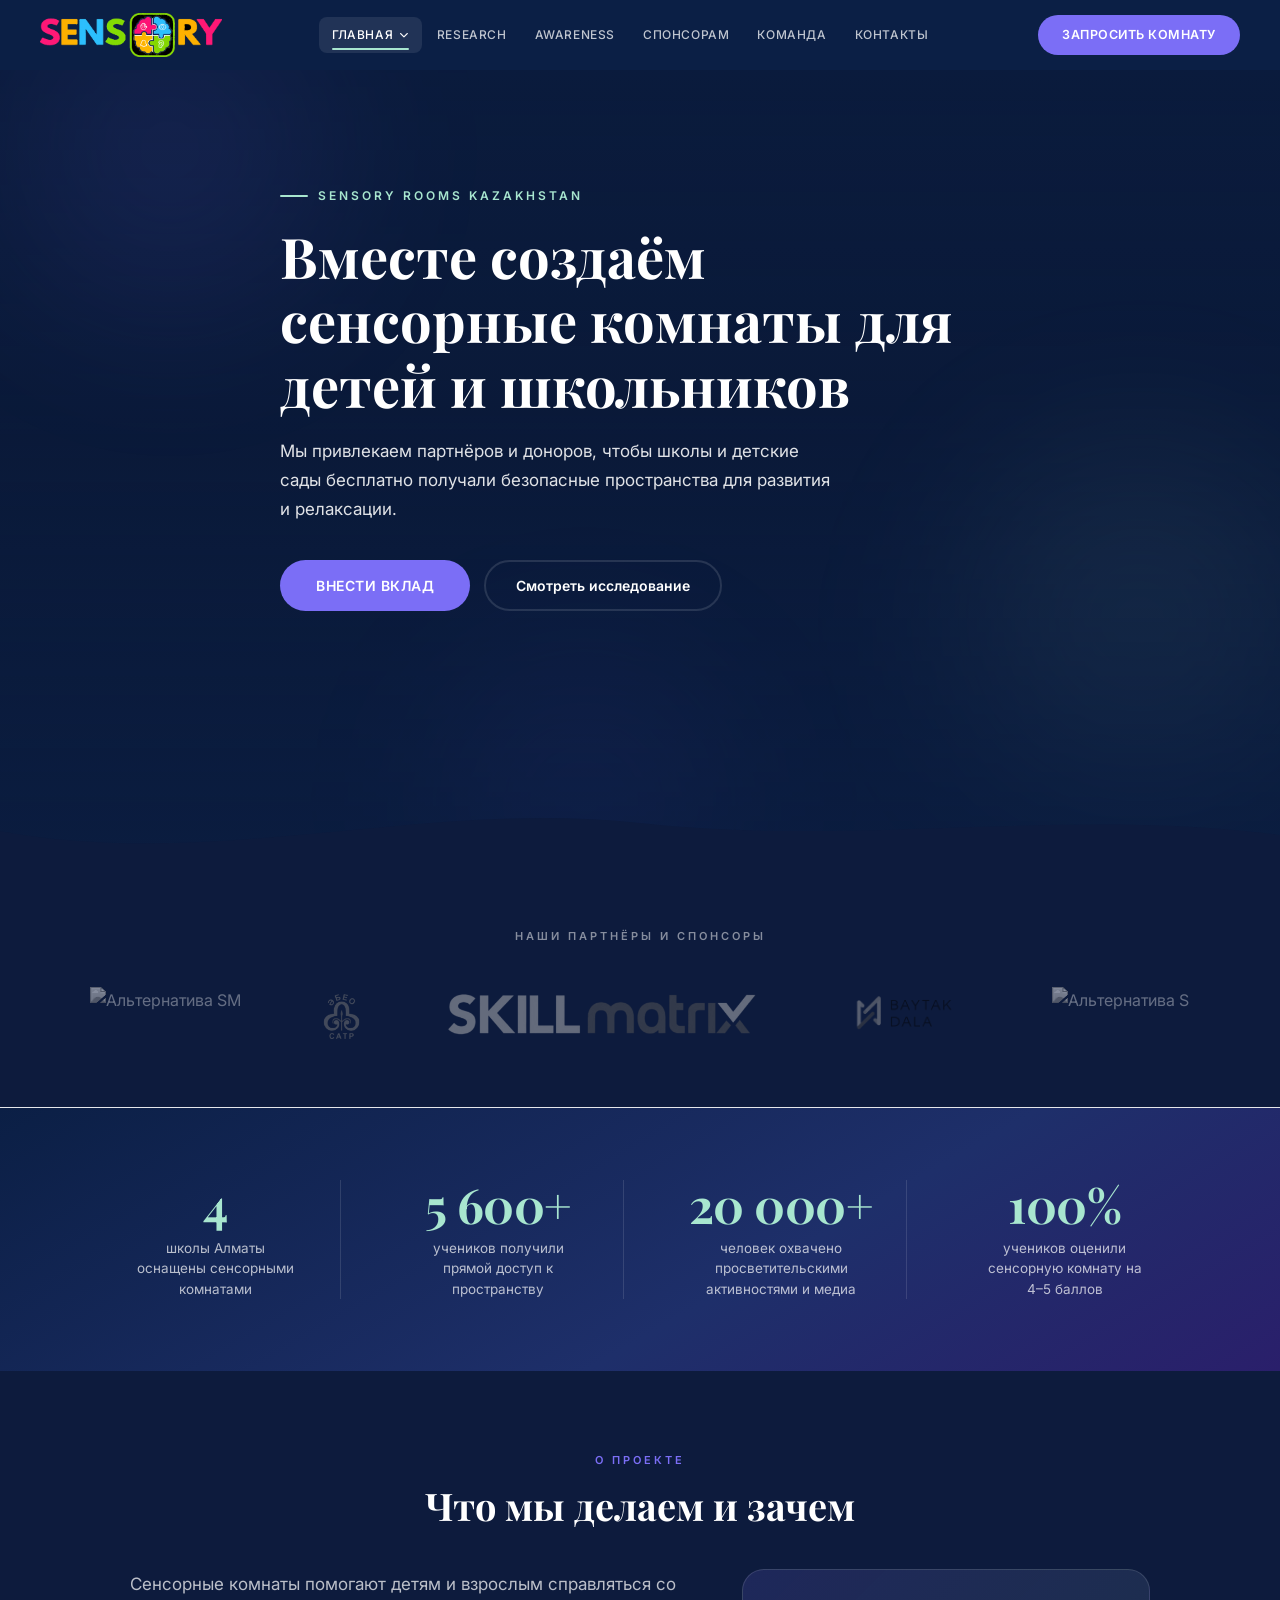
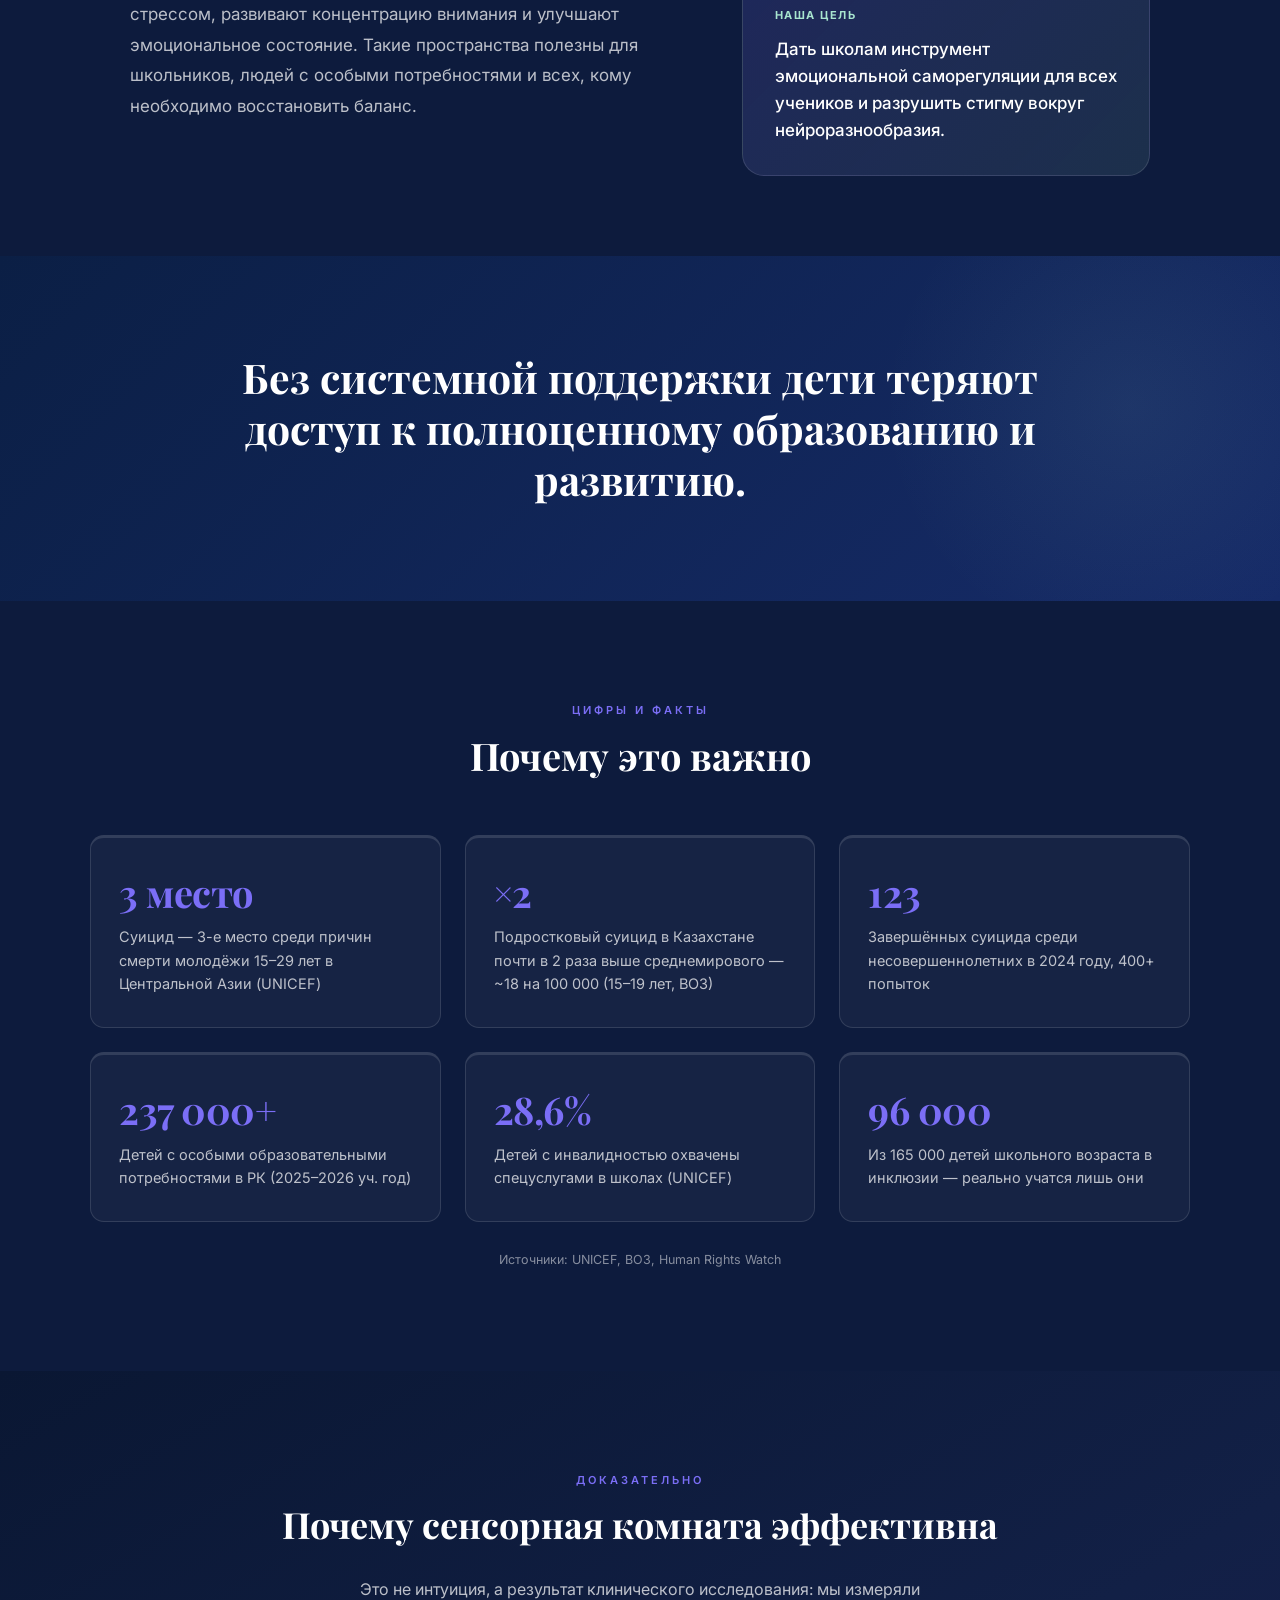
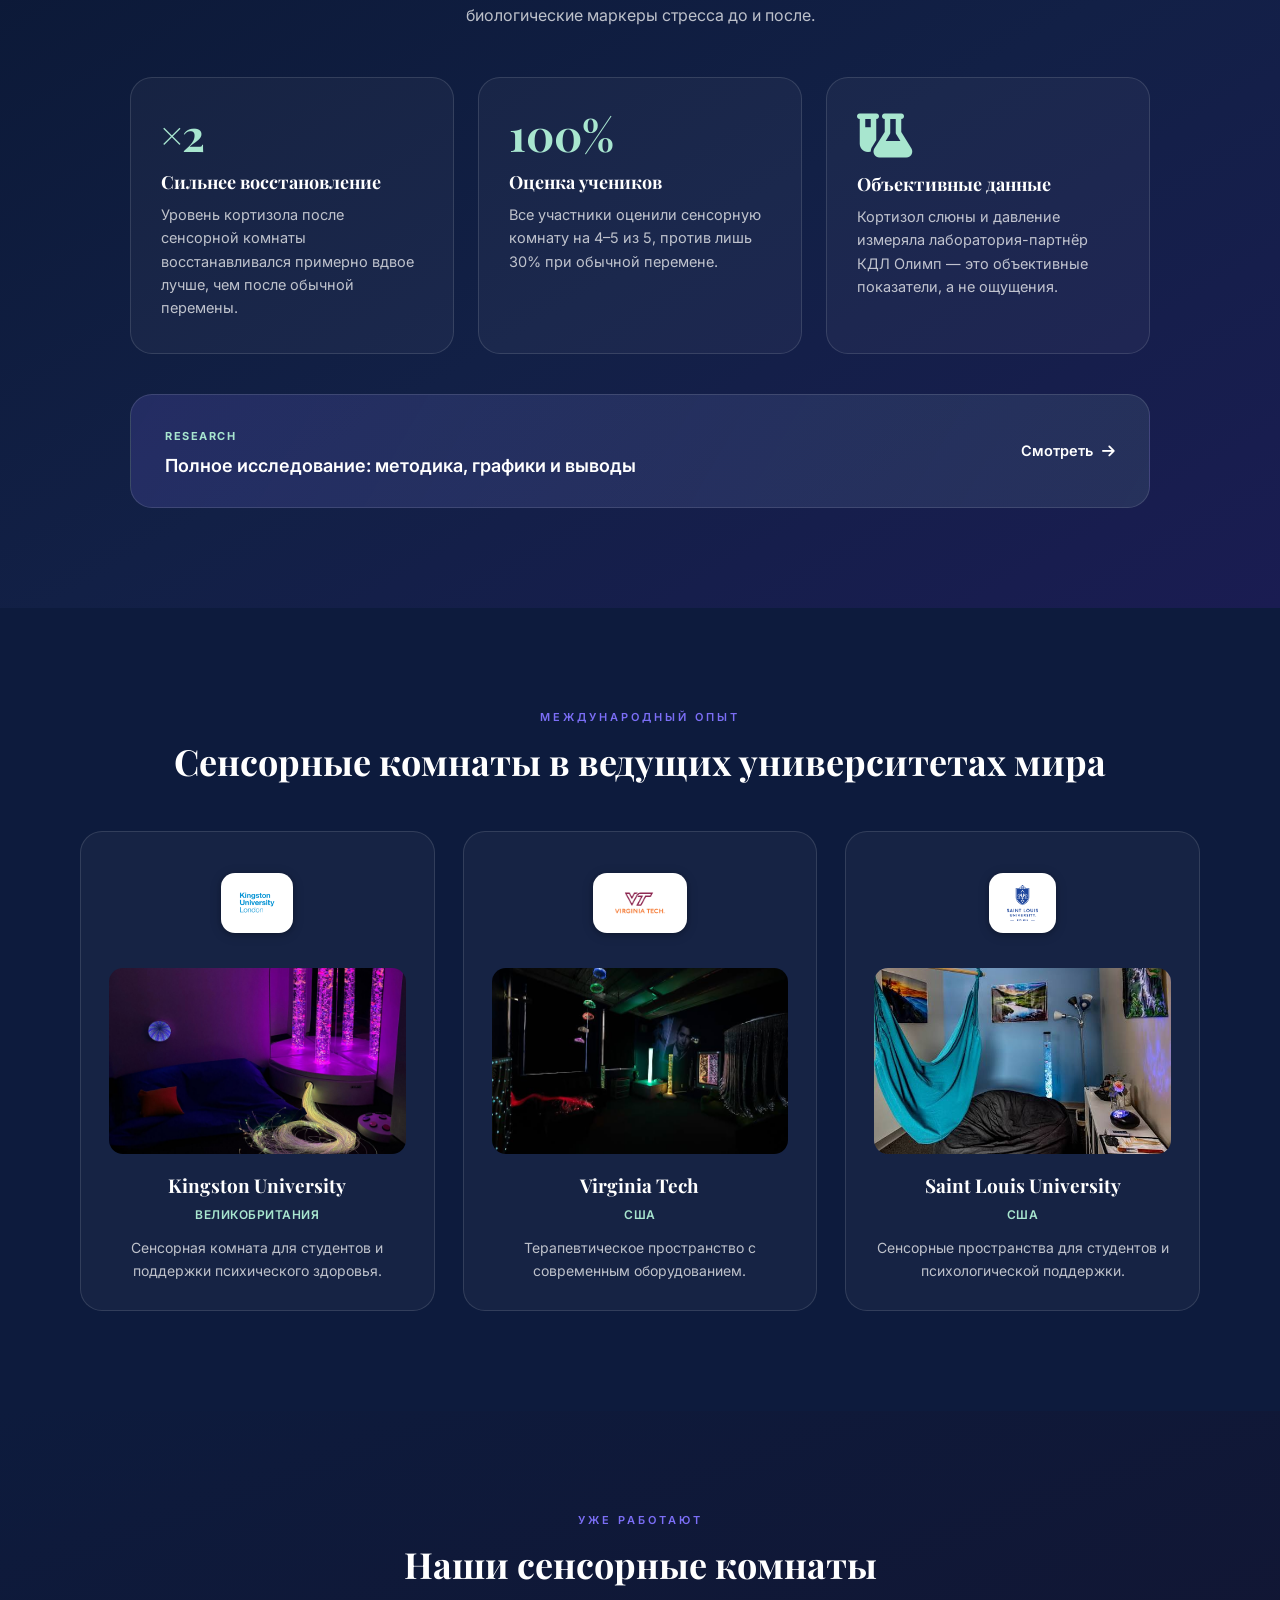
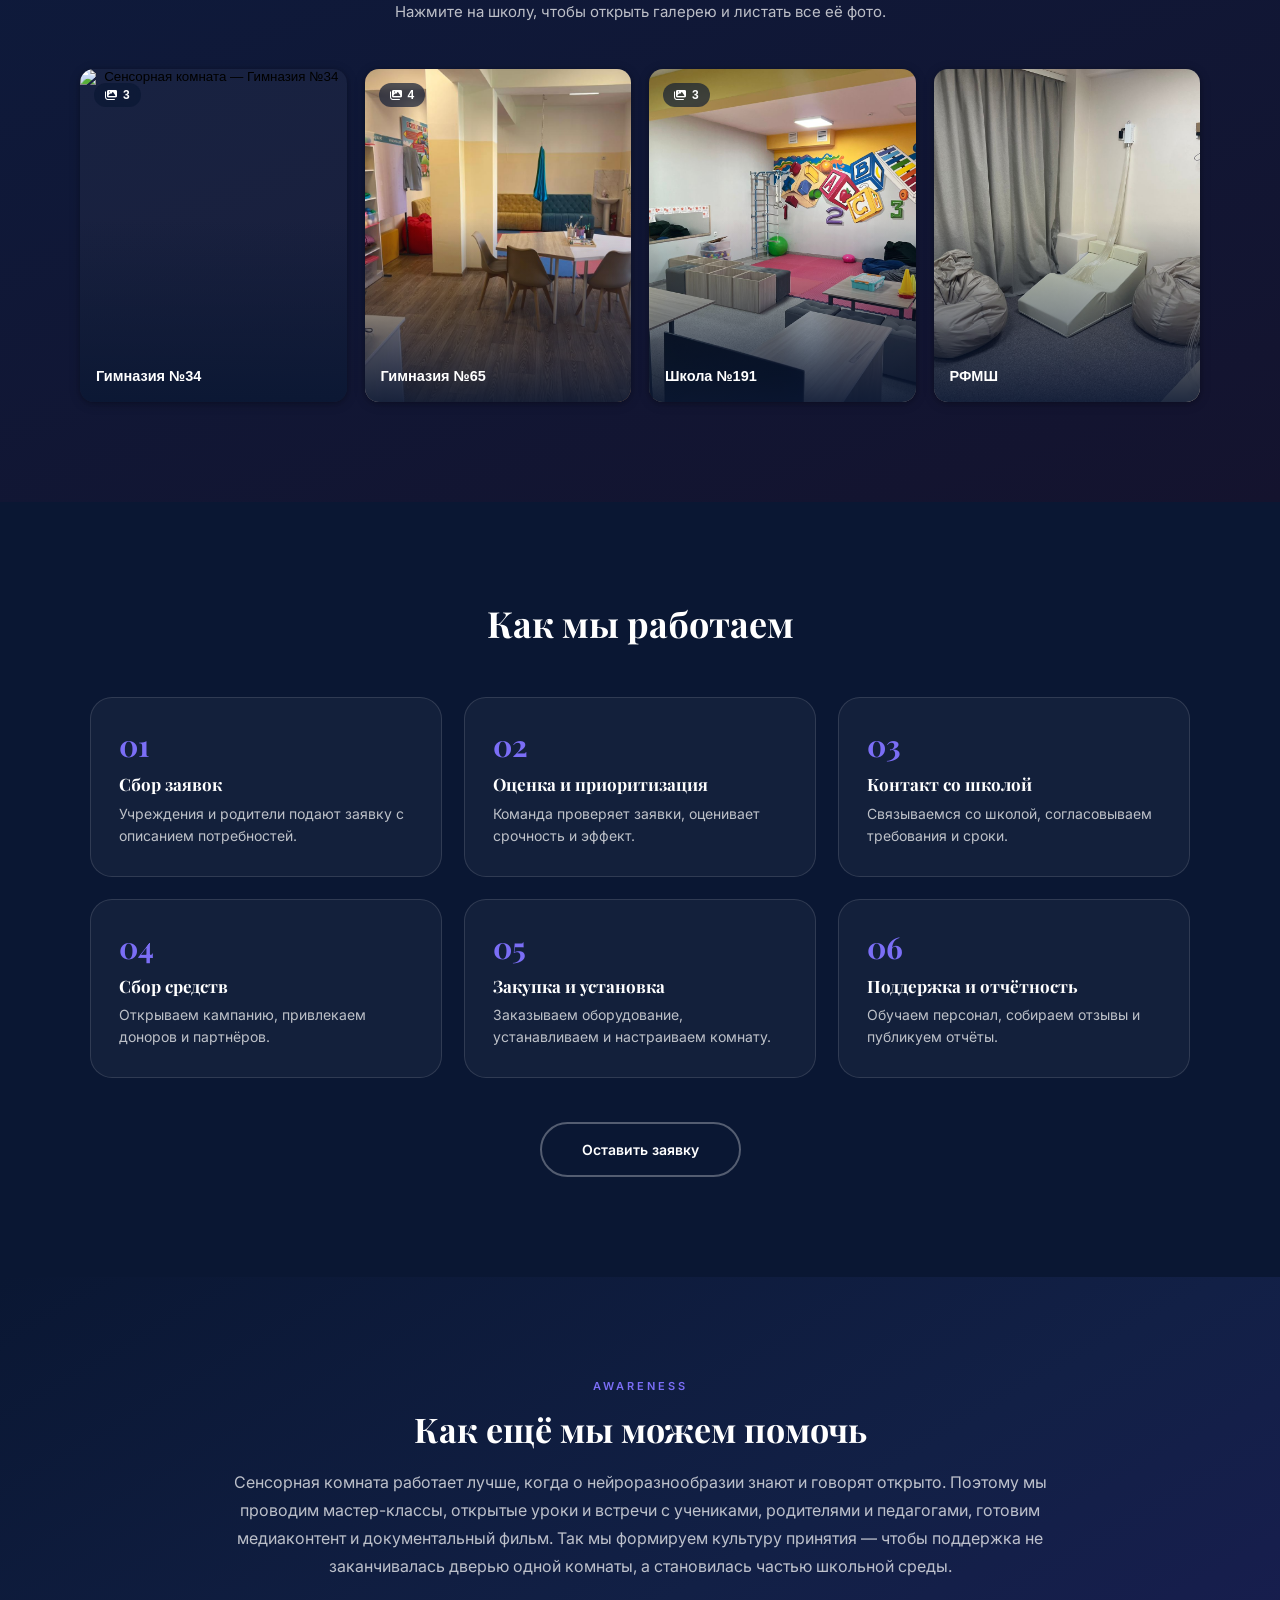
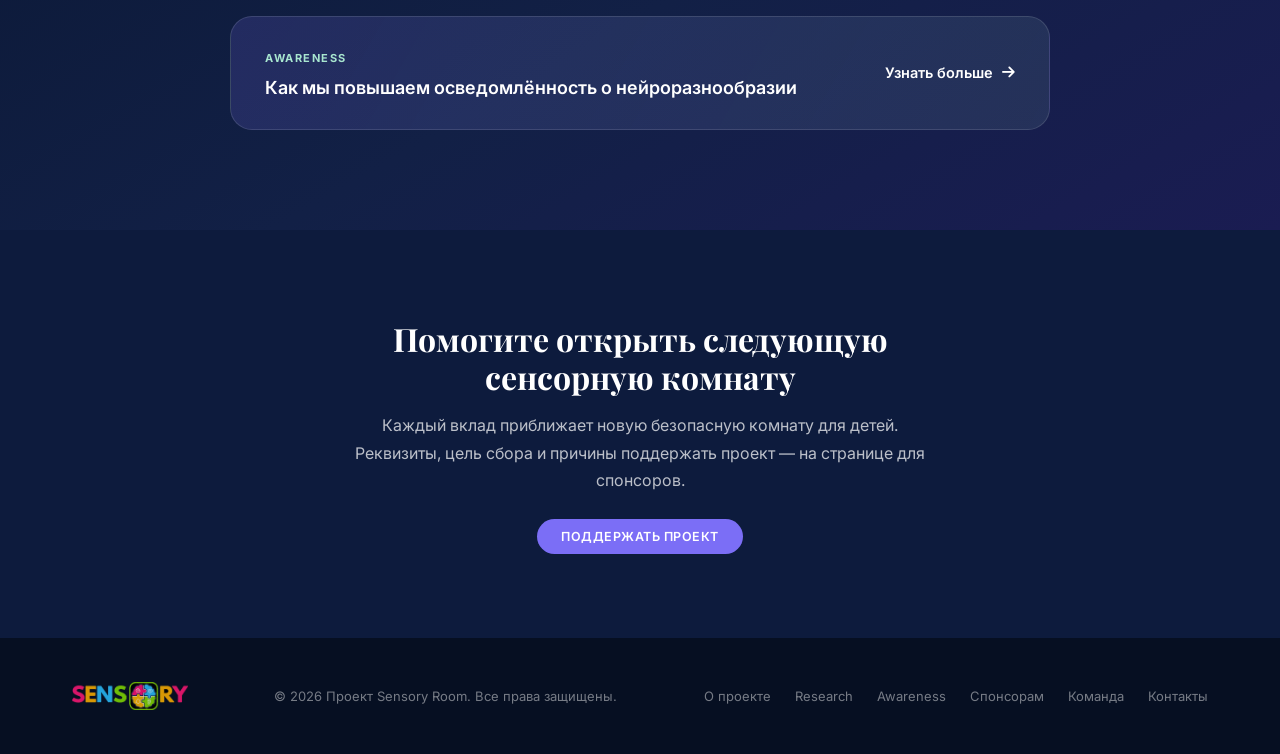
==== commit dc714653: "Replace black-background logo JPG with transparent PNG Extracted the logo from the JPG (flood-filled" ====
--- a/index.html
+++ b/index.html
@@ -5,7 +5,7 @@
   <meta name="viewport" content="width=device-width, initial-scale=1.0">
   <meta name="description" content="Sensory Rooms — сенсорные комнаты в школах Алматы. Доказательная поддержка психологического благополучия школьников: исследования, оборудование и просвещение.">
   <meta name="theme-color" content="#0B1F45">
-  <link rel="icon" href="./img/logo.svg.jpg" type="image/jpeg">
+  <link rel="icon" href="./img/logo.png" type="image/png">
   <link rel="stylesheet" href="https://cdnjs.cloudflare.com/ajax/libs/font-awesome/6.5.0/css/all.min.css">
   <link rel="stylesheet" href="./style.css">
   <title>Sensory Rooms — сенсорные комнаты в школах Алматы</title>
@@ -15,7 +15,7 @@
 <div class="scroll-progress" id="scrollProgress" aria-hidden="true"></div>
 
 <header id="siteHeader">
-  <a href="index.html" class="brand"><img src="./img/logo.svg.jpg" alt="Sensory Rooms"></a>
+  <a href="index.html" class="brand"><img src="./img/logo.png" alt="Sensory Rooms"></a>
   <button class="burger" id="burger" aria-label="Меню" aria-expanded="false">
     <span></span><span></span><span></span>
   </button>
@@ -359,7 +359,7 @@
 </section>
 
 <footer>
-  <a href="index.html"><img src="./img/logo.svg.jpg" alt=""></a>
+  <a href="index.html"><img src="./img/logo.png" alt=""></a>
   <span>&copy; 2026 Проект Sensory Room. Все права защищены.</span>
   <div class="footer-links">
     <a href="#about-project">О проекте</a>
--- a/style.css
+++ b/style.css
@@ -101,7 +101,7 @@
   gap: 24px;
 }
 
-header img { height: 100px; mix-blend-mode: screen; }
+header img { height: 44px; }
 
 nav {
   display: flex;
@@ -1183,7 +1183,7 @@
   font-size: 13px;
 }
 
-footer img { height: 32px; opacity: .65; mix-blend-mode: screen; }
+footer img { height: 28px; opacity: .85; }
 
 .footer-links { display: flex; gap: 24px; flex-wrap: wrap; }
 .footer-links a { color: rgba(255,255,255,.45); font-size: 13px; transition: color var(--transition); }
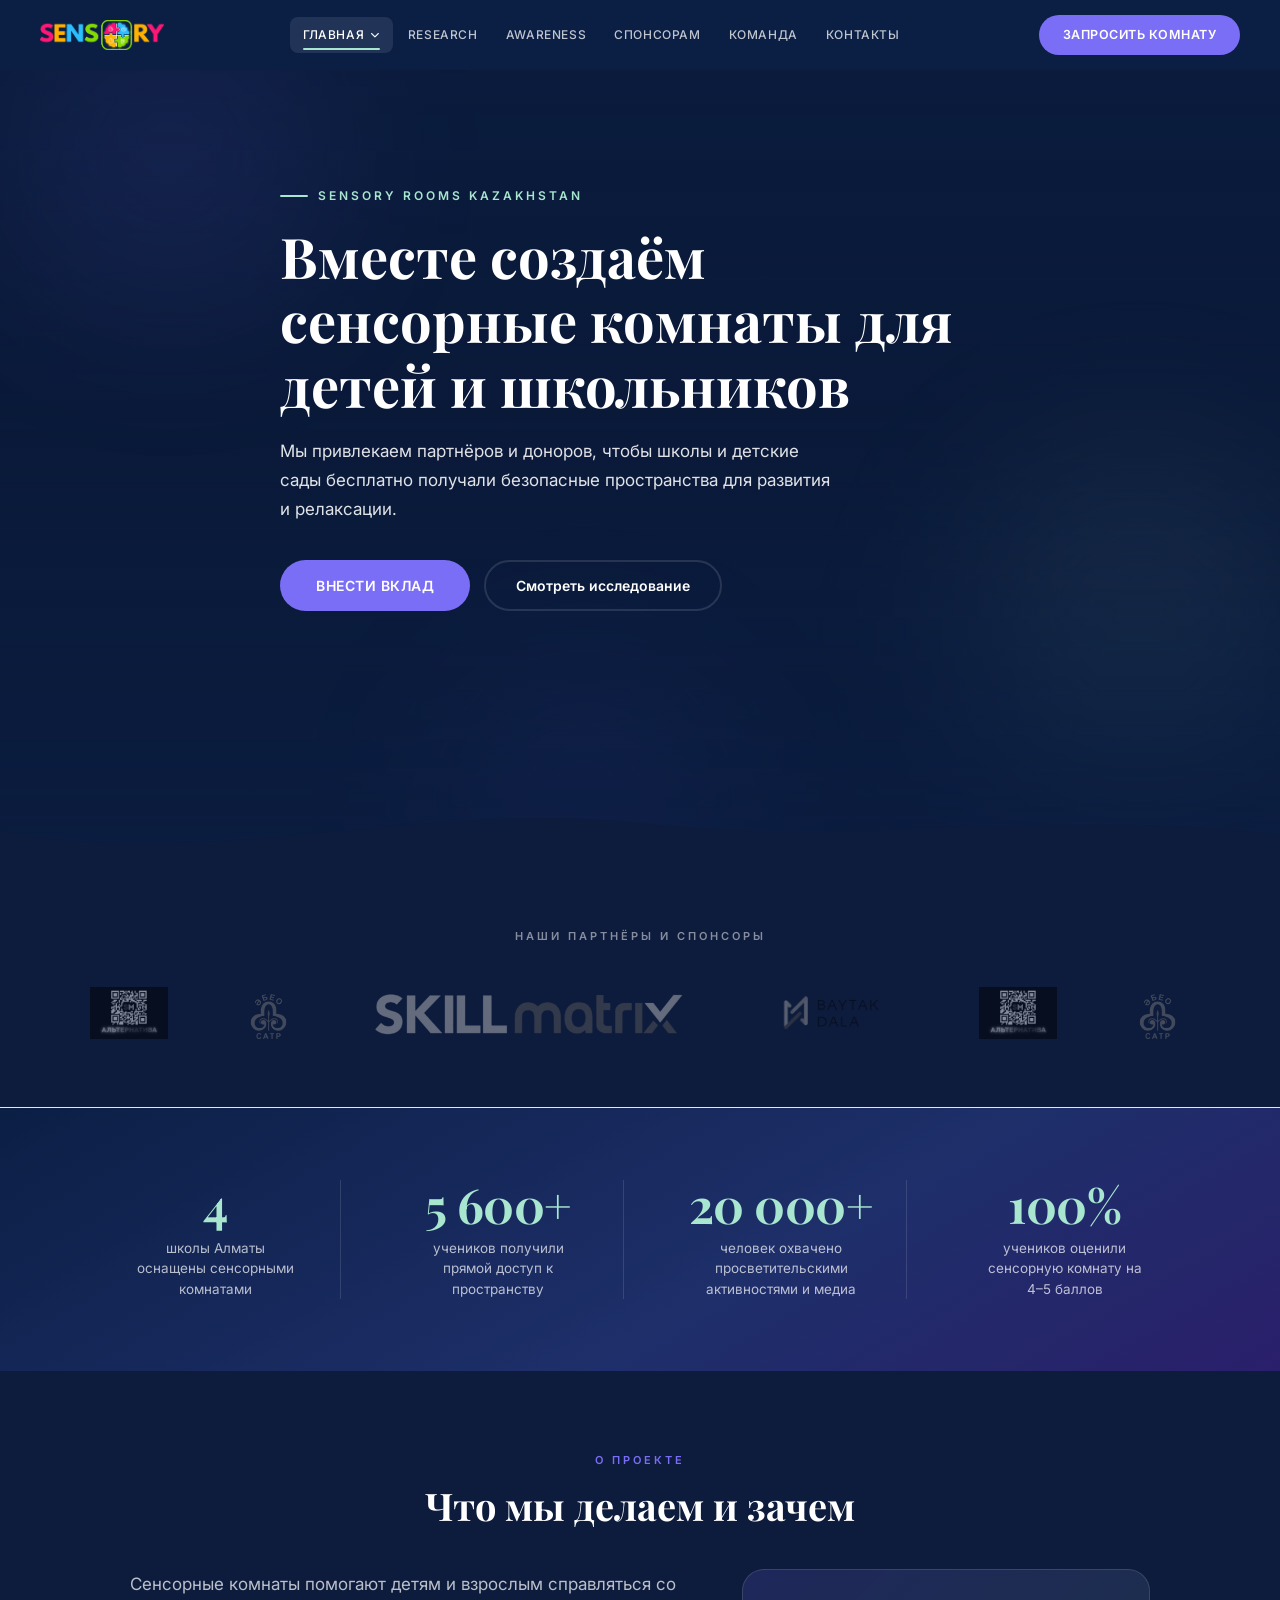
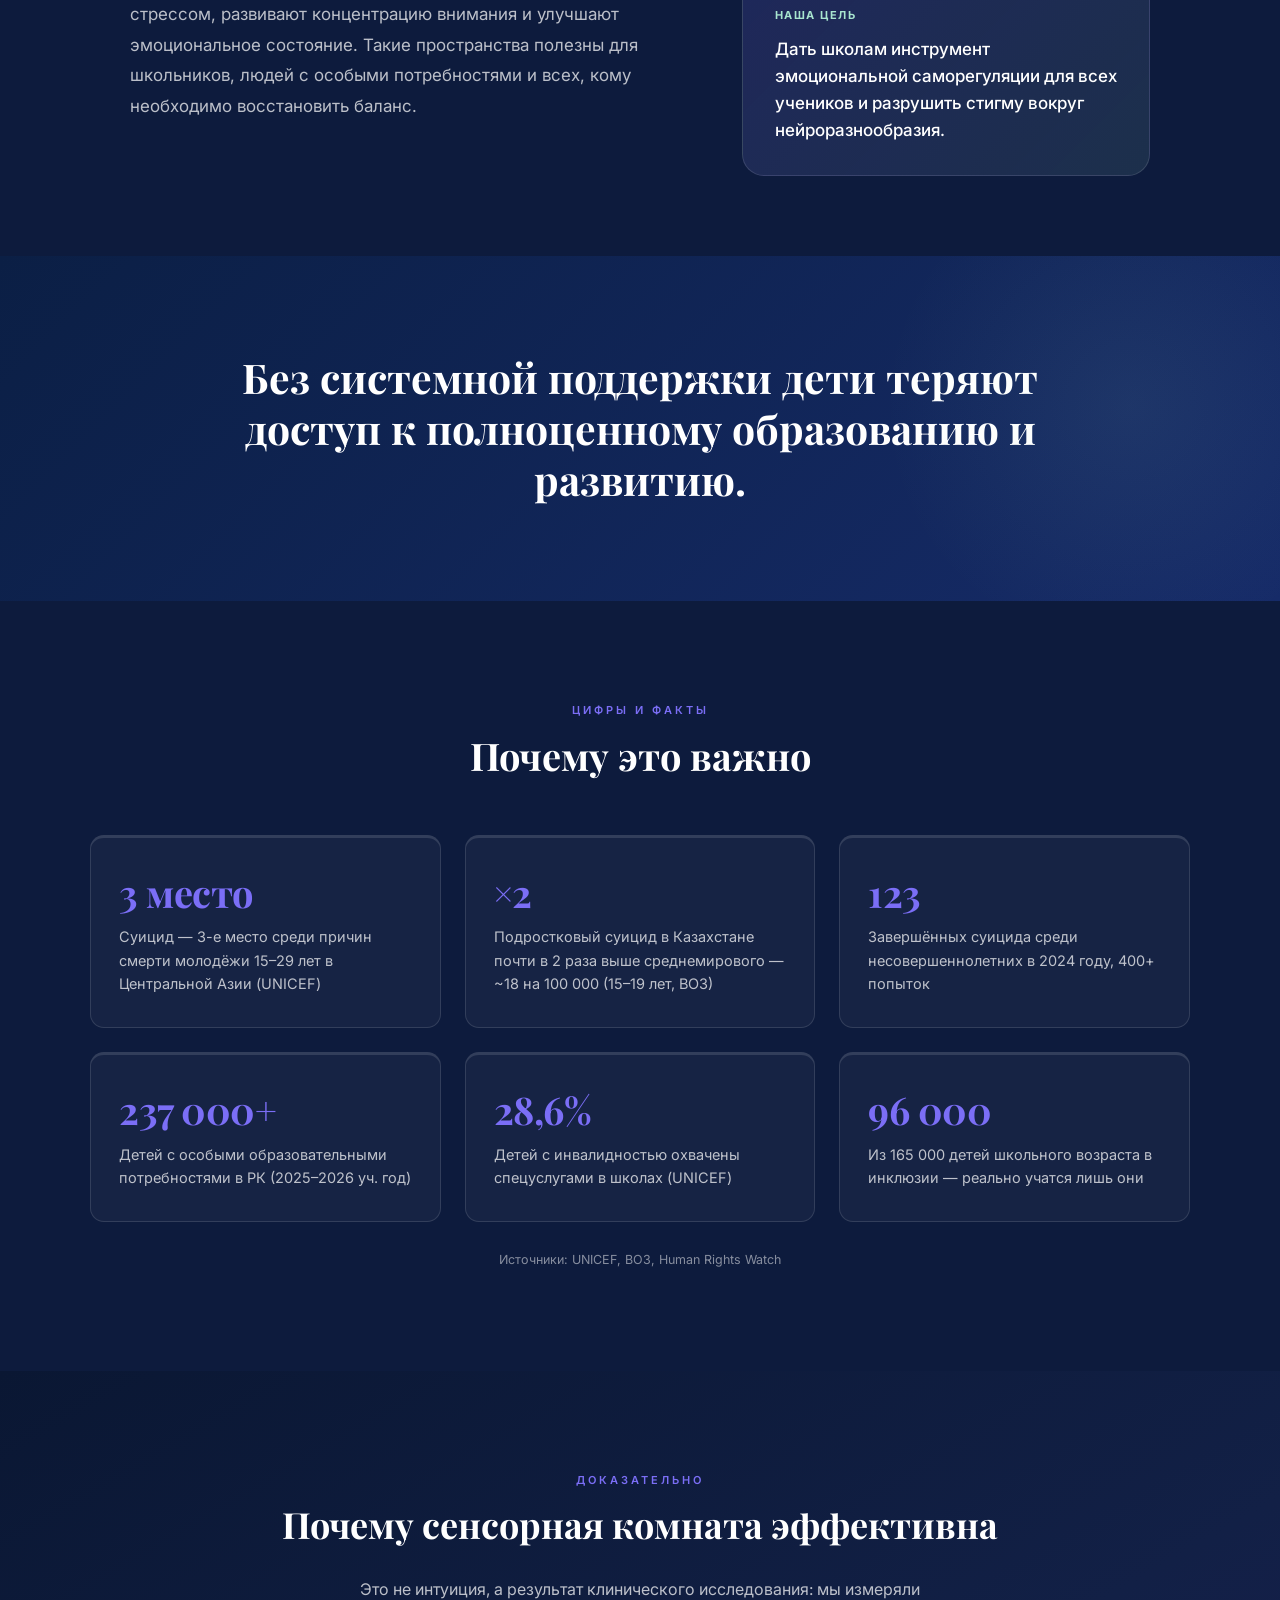
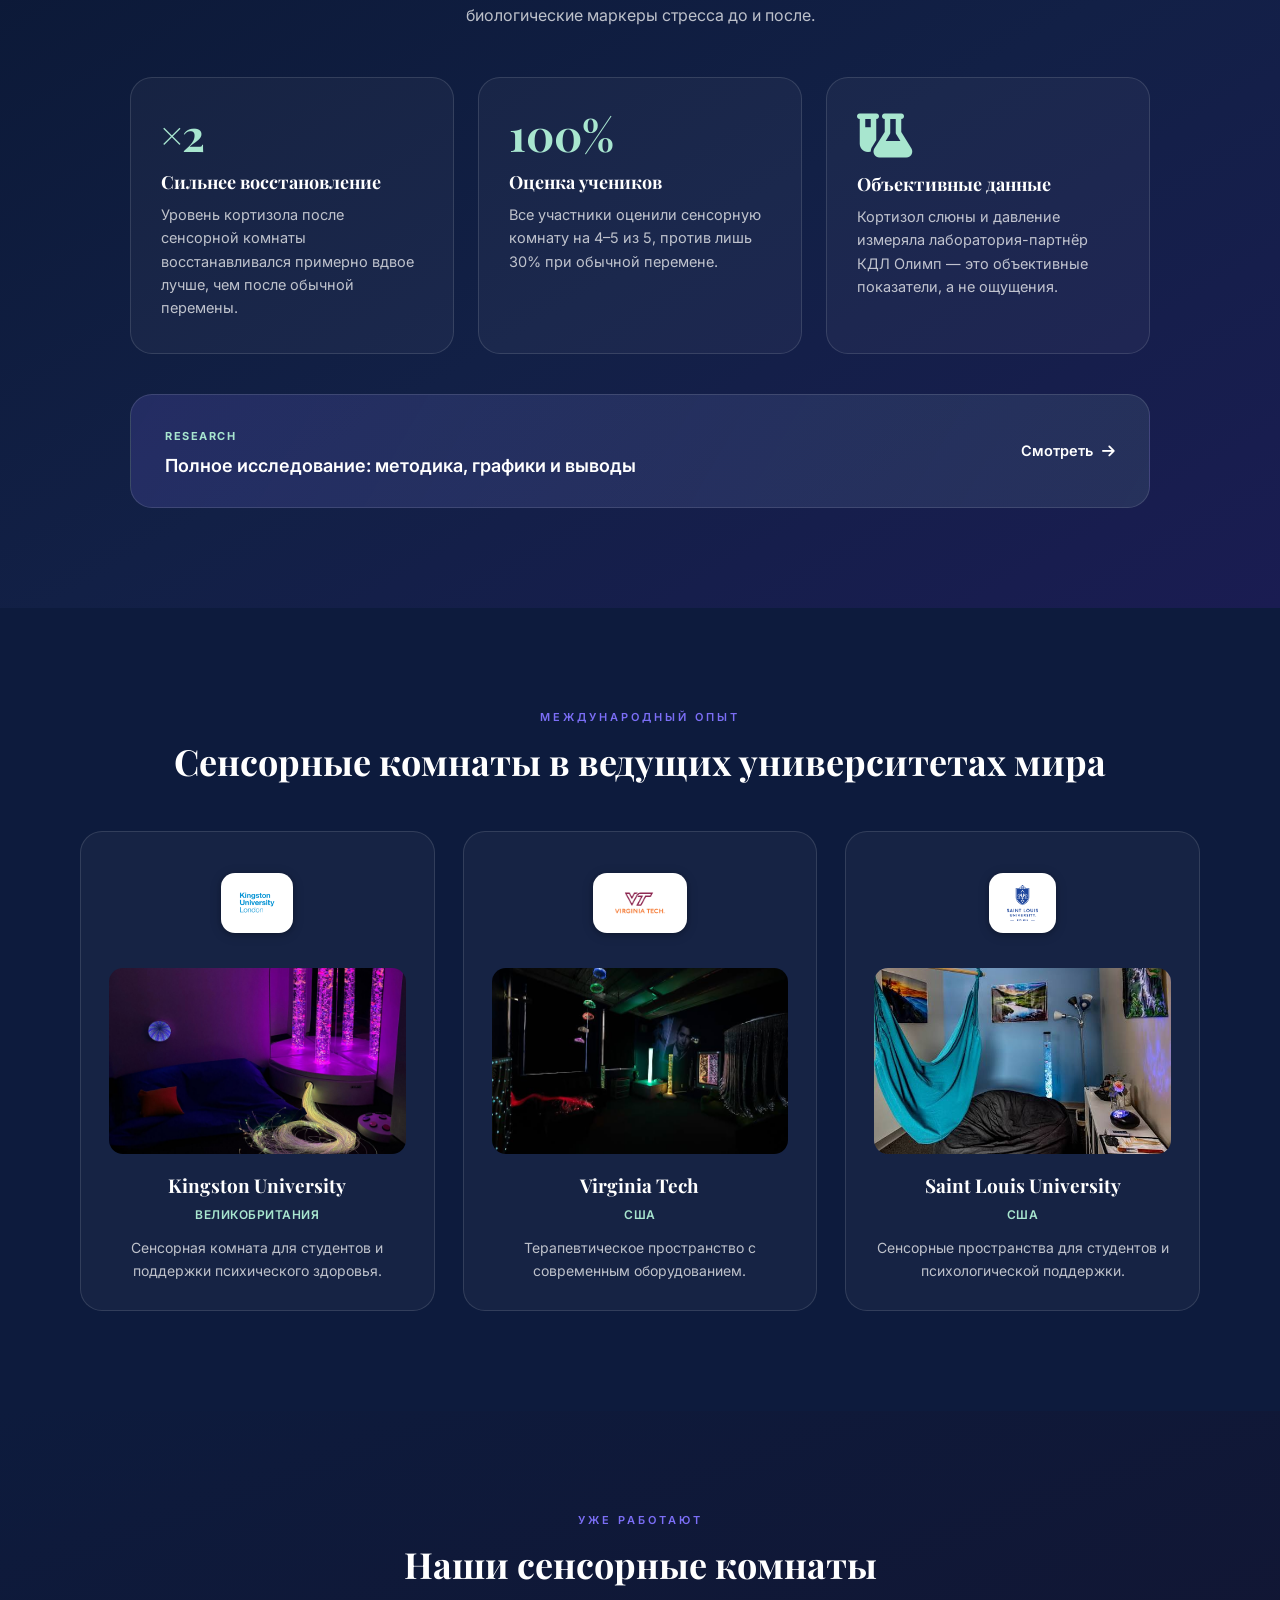
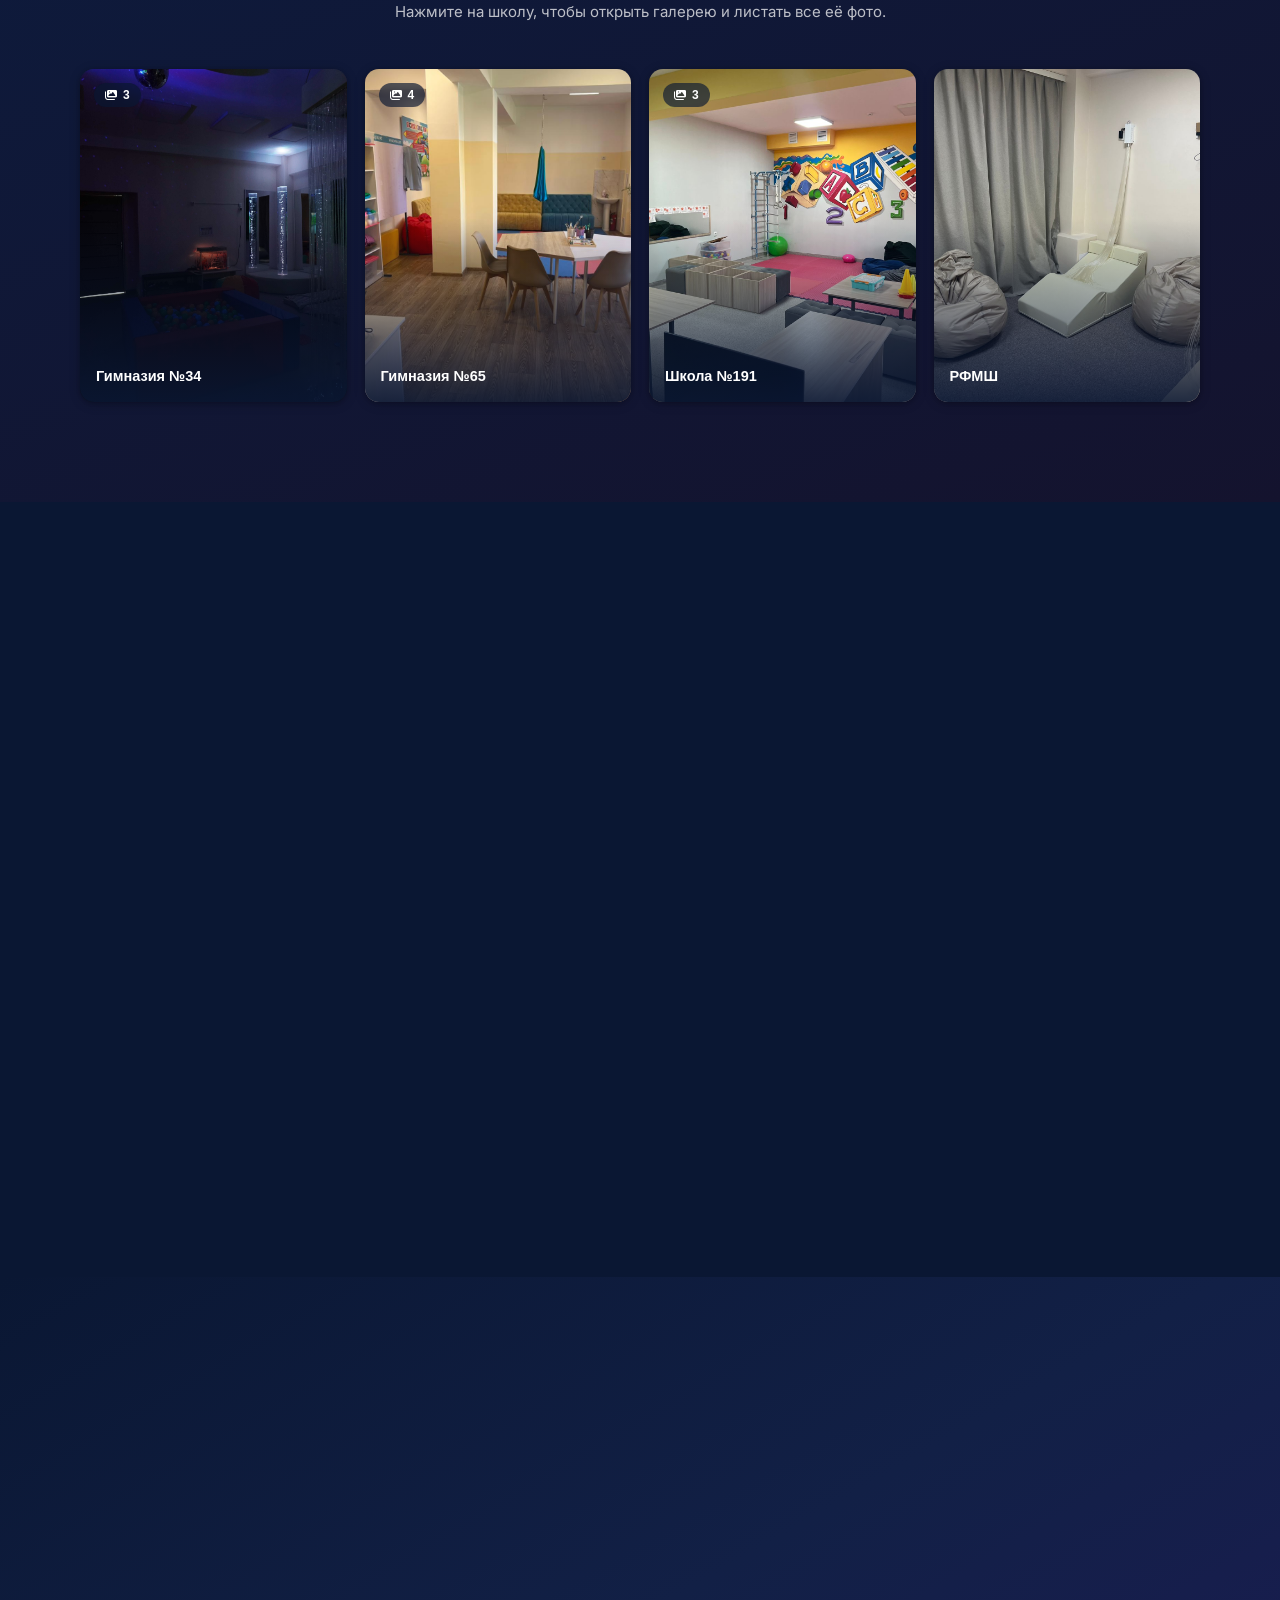
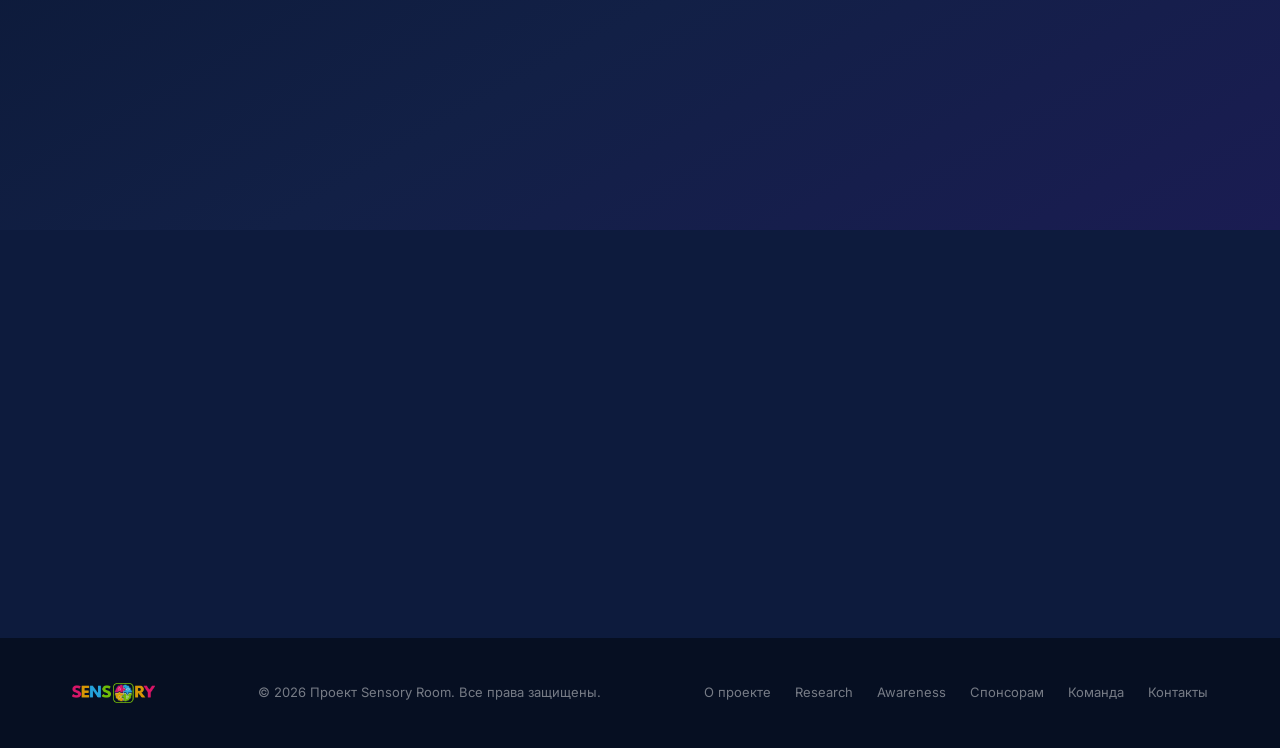
==== commit 21d3f966: "Fix broken image links, clean logo icon, size logos properly Image references used wrong case/extens" ====
--- a/index.html
+++ b/index.html
@@ -67,14 +67,14 @@
   <div class="carousel">
     <div class="carousel-track">
       <div class="carousel-logos">
-        <img src="./img/alt_sm.png" alt="Альтернатива SM">
-        <img src="./img/satr.png  " alt="SATR">
+        <img src="./img/alt_sm.jpg" alt="Альтернатива SM">
+        <img src="./img/satr.png" alt="SATR">
         <img src="./img/skillmatrix.png" alt="Skillmatrix">
         <img src="./img/baytak_dala.png" alt="Байтақ Дала">
       </div>
       <div class="carousel-logos">
-        <img src="./img/alt_sm.png" alt="Альтернатива SM">
-        <img src="./img/satr.png  " alt="SATR">
+        <img src="./img/alt_sm.jpg" alt="Альтернатива SM">
+        <img src="./img/satr.png" alt="SATR">
         <img src="./img/skillmatrix.png" alt="Skillmatrix">
         <img src="./img/baytak_dala.png" alt="Байтақ Дала">
       </div>
@@ -243,8 +243,8 @@
     <div class="rooms-grid">
       <button id="school-34" class="room-item reveal reveal-delay-1"
               data-school="Гимназия №34"
-              data-images="./img/34 школа сенсори.jpg,./img/34 second.JPG,./img/34 third.JPG">
-        <img src="./img/34 школа сенсори.jpg" alt="Сенсорная комната — Гимназия №34">
+              data-images="./img/34 школа сенсори.JPG,./img/34 second.JPG,./img/34 third.JPG">
+        <img src="./img/34 школа сенсори.JPG" alt="Сенсорная комната — Гимназия №34">
         <span class="room-count"><i class="fa-solid fa-images"></i> <span class="room-count-n">1</span></span>
         <span class="room-name">Гимназия №34</span>
         <span class="room-zoom"><i class="fa-solid fa-expand"></i></span>
--- a/style.css
+++ b/style.css
@@ -101,7 +101,7 @@
   gap: 24px;
 }
 
-header img { height: 44px; }
+header img { height: 30px; width: auto; max-width: none; }
 
 nav {
   display: flex;
@@ -1183,7 +1183,7 @@
   font-size: 13px;
 }
 
-footer img { height: 28px; opacity: .85; }
+footer img { height: 20px; width: auto; max-width: none; opacity: .85; }
 
 .footer-links { display: flex; gap: 24px; flex-wrap: wrap; }
 .footer-links a { color: rgba(255,255,255,.45); font-size: 13px; transition: color var(--transition); }
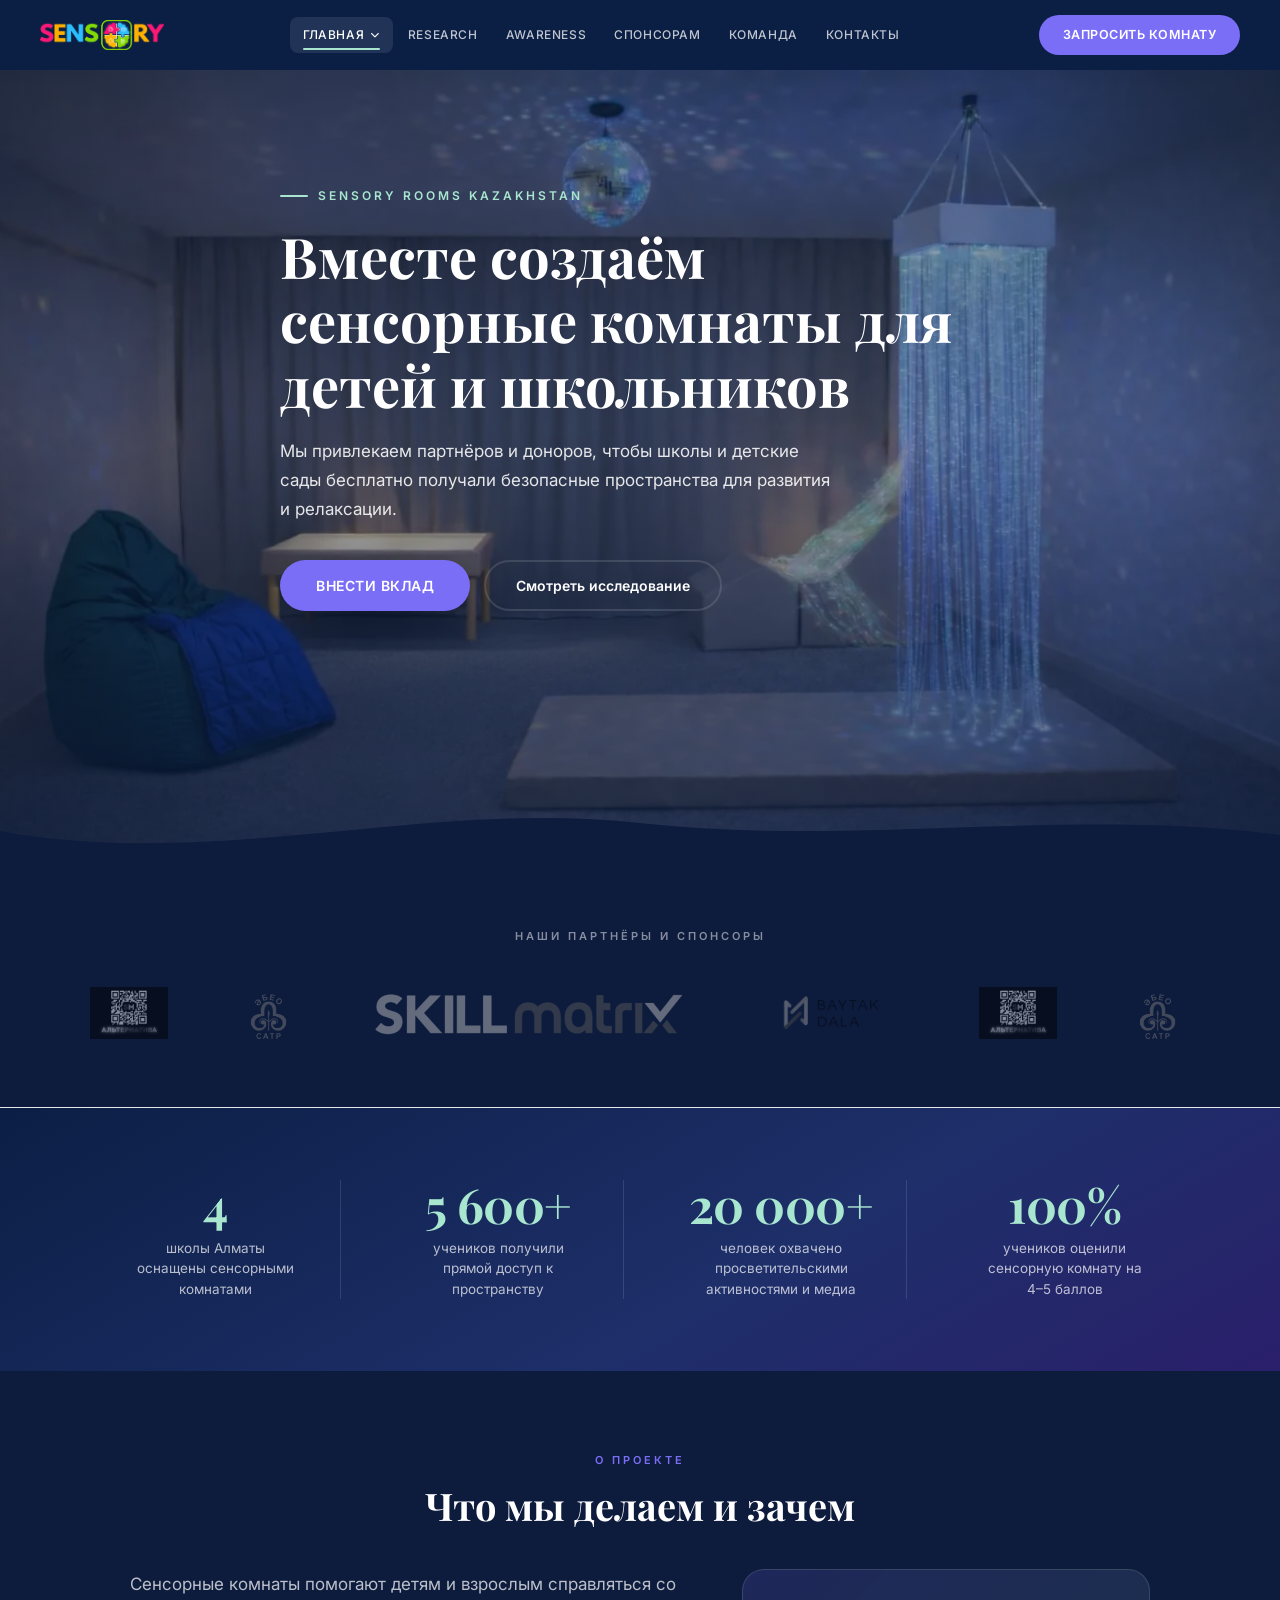
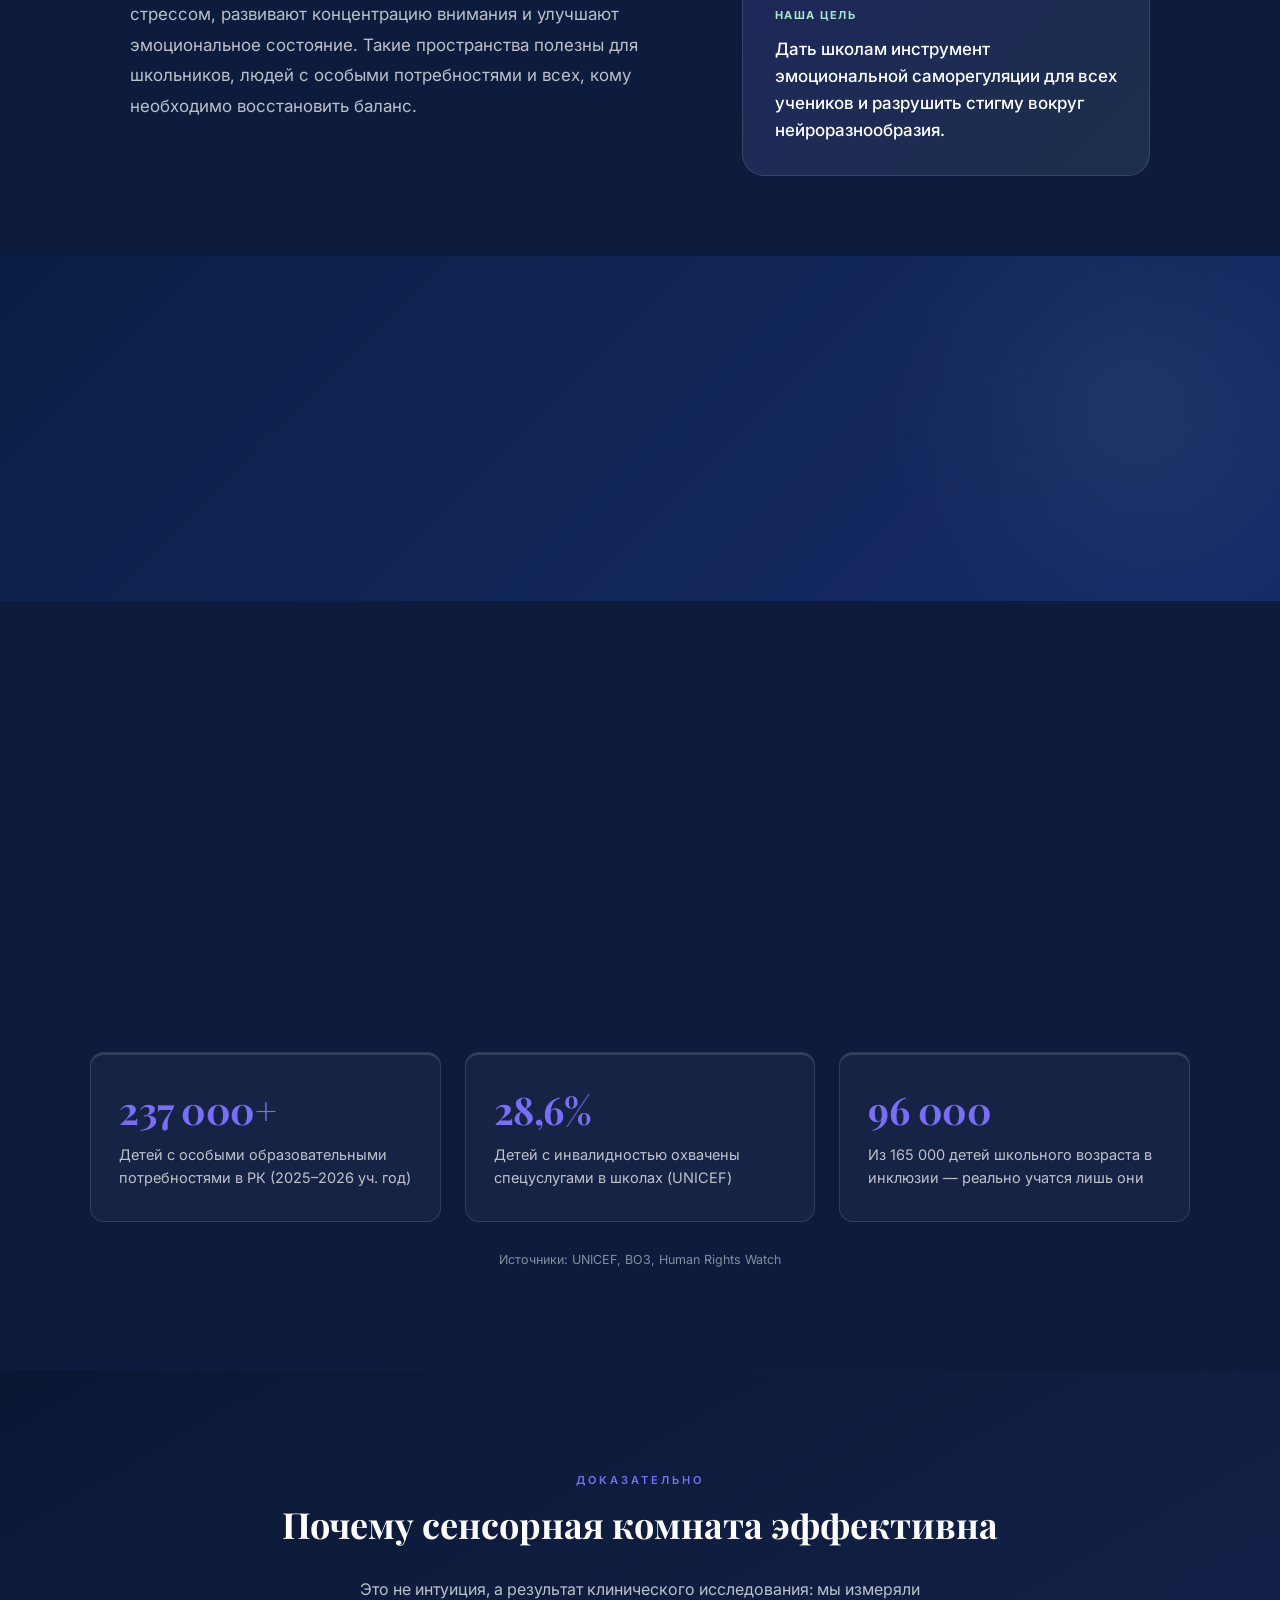
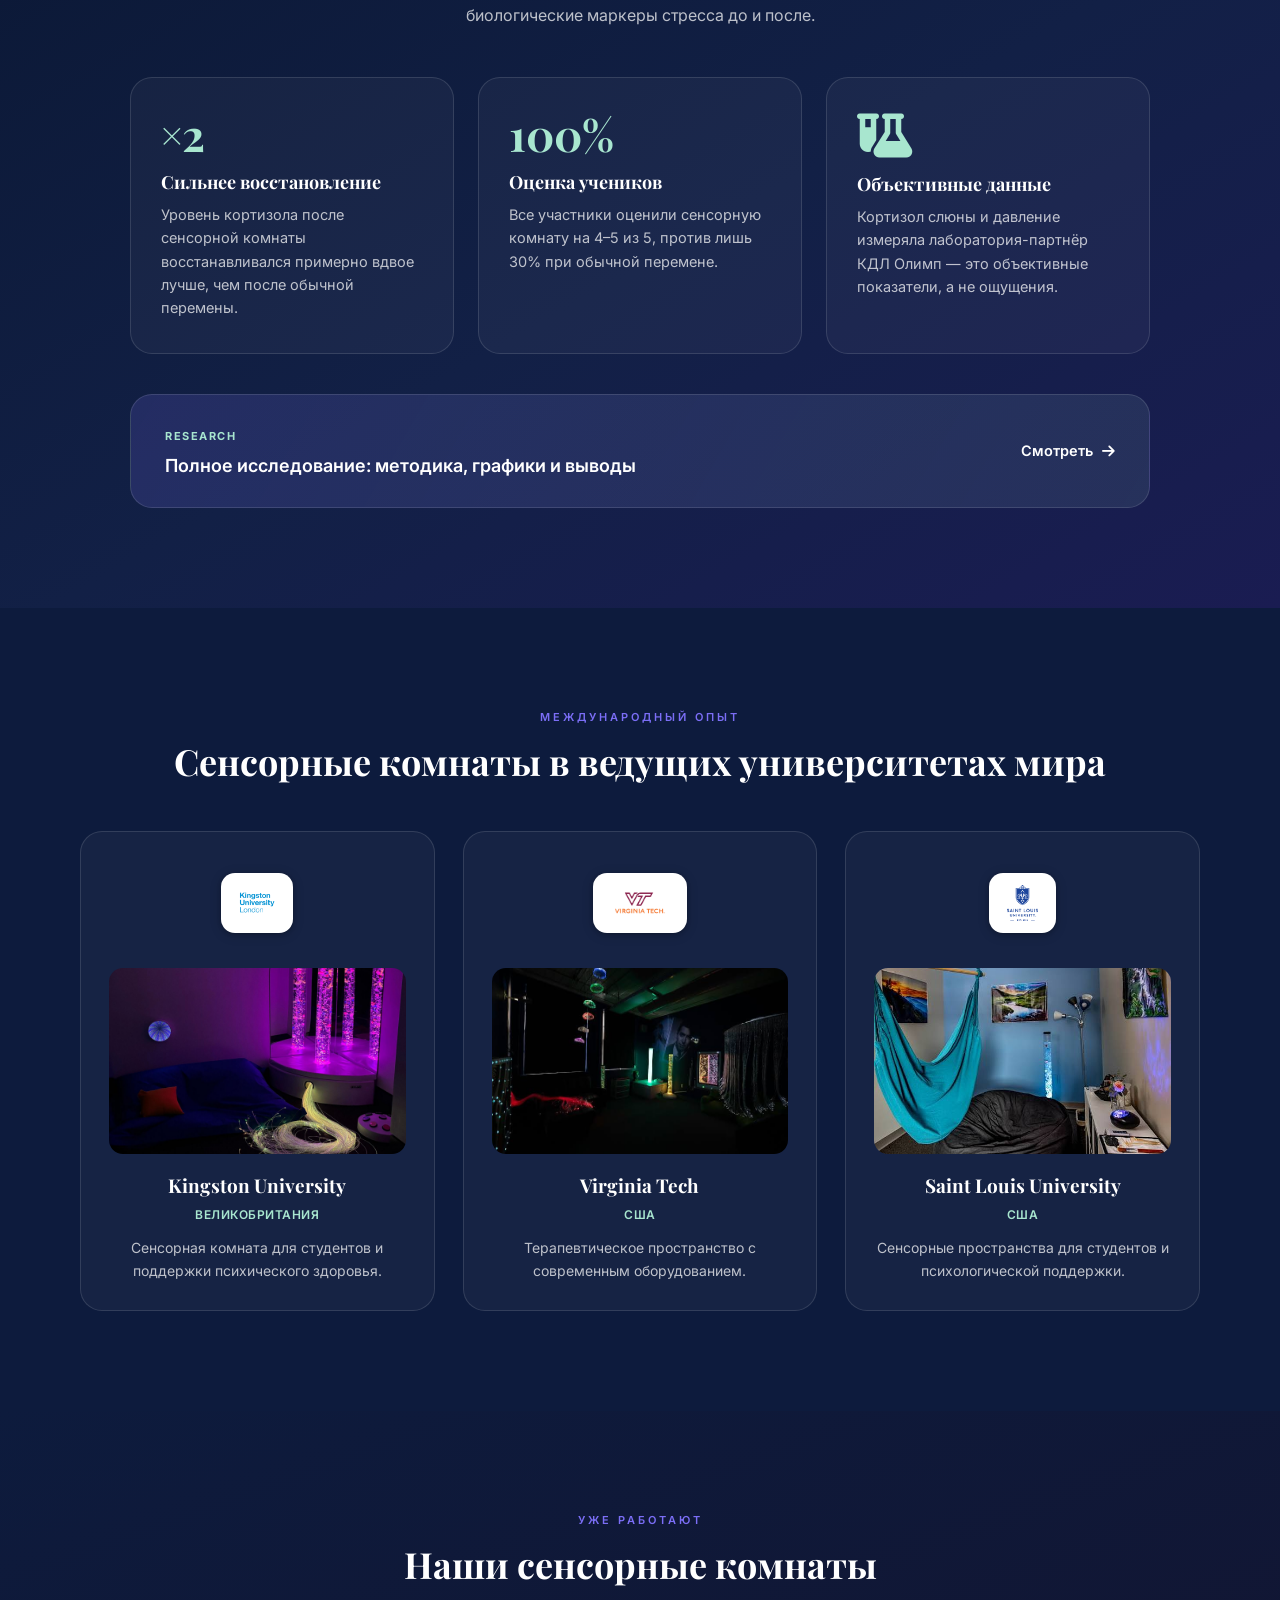
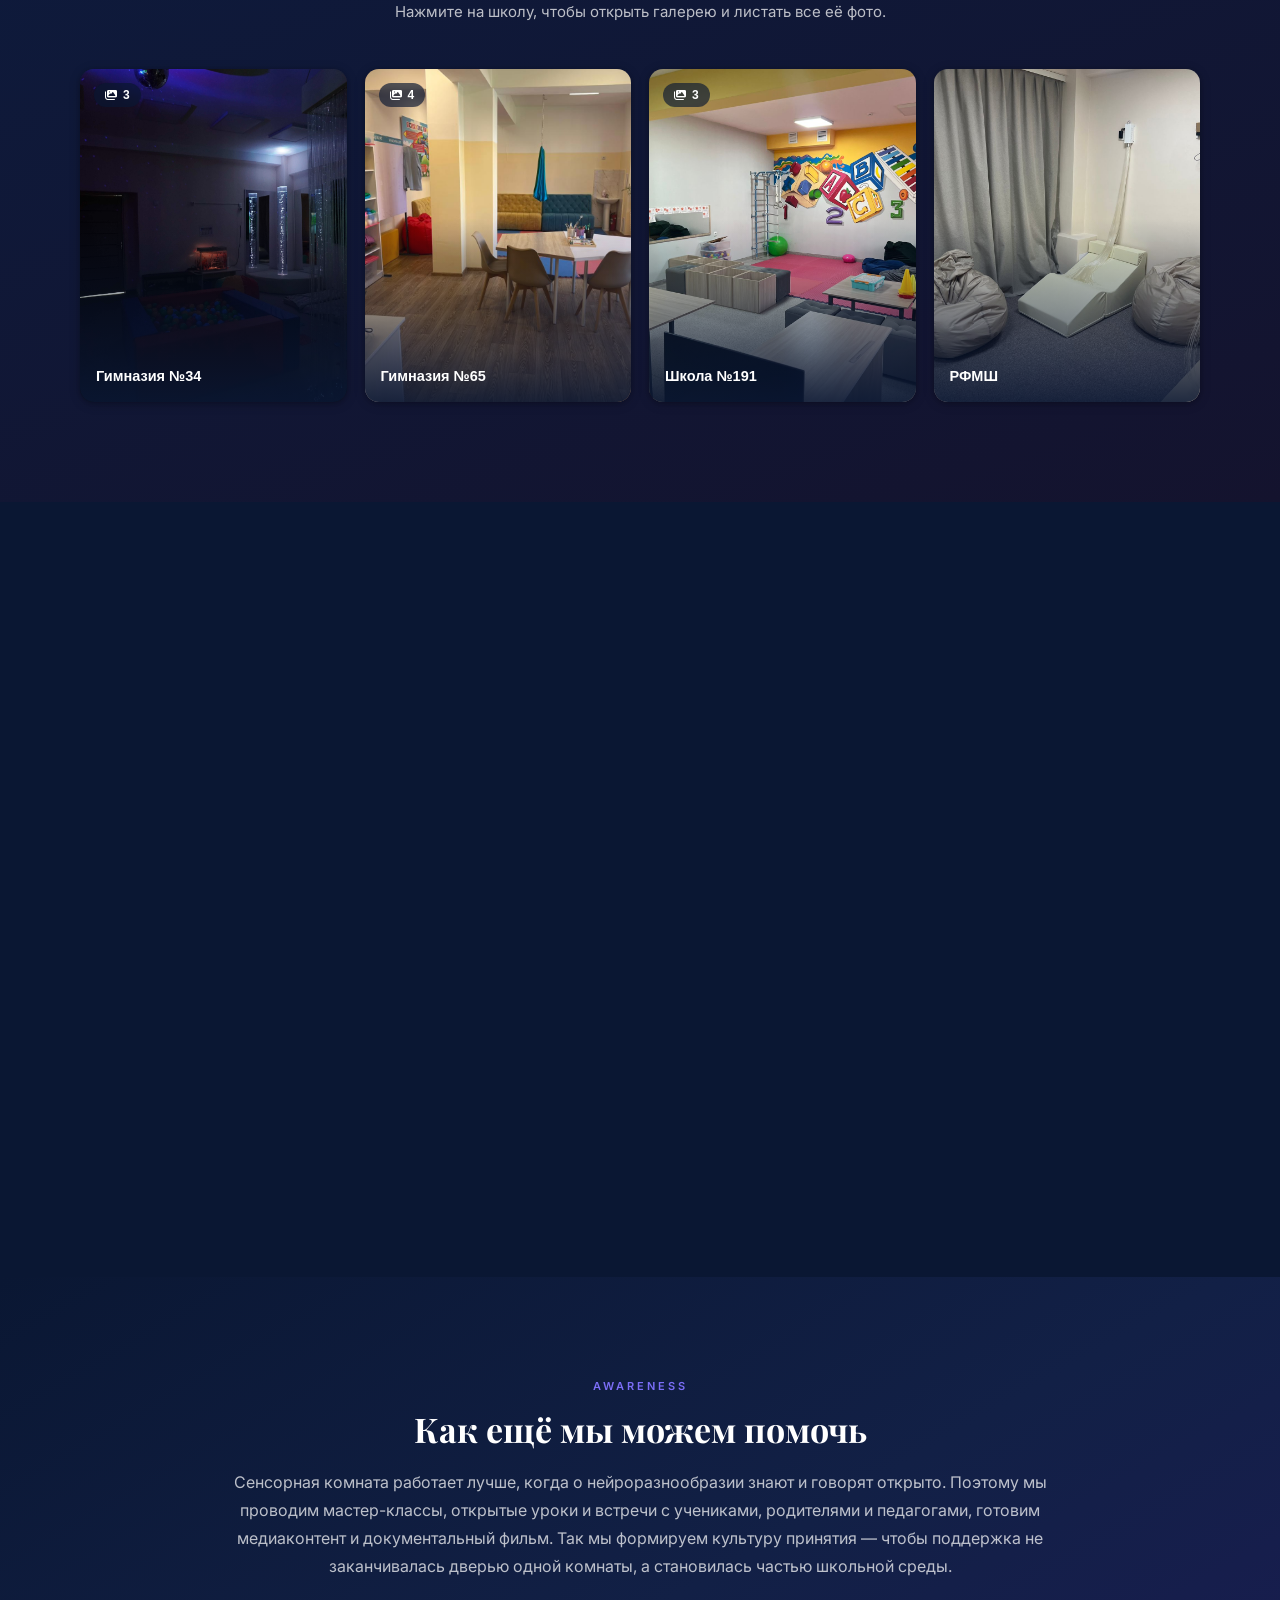
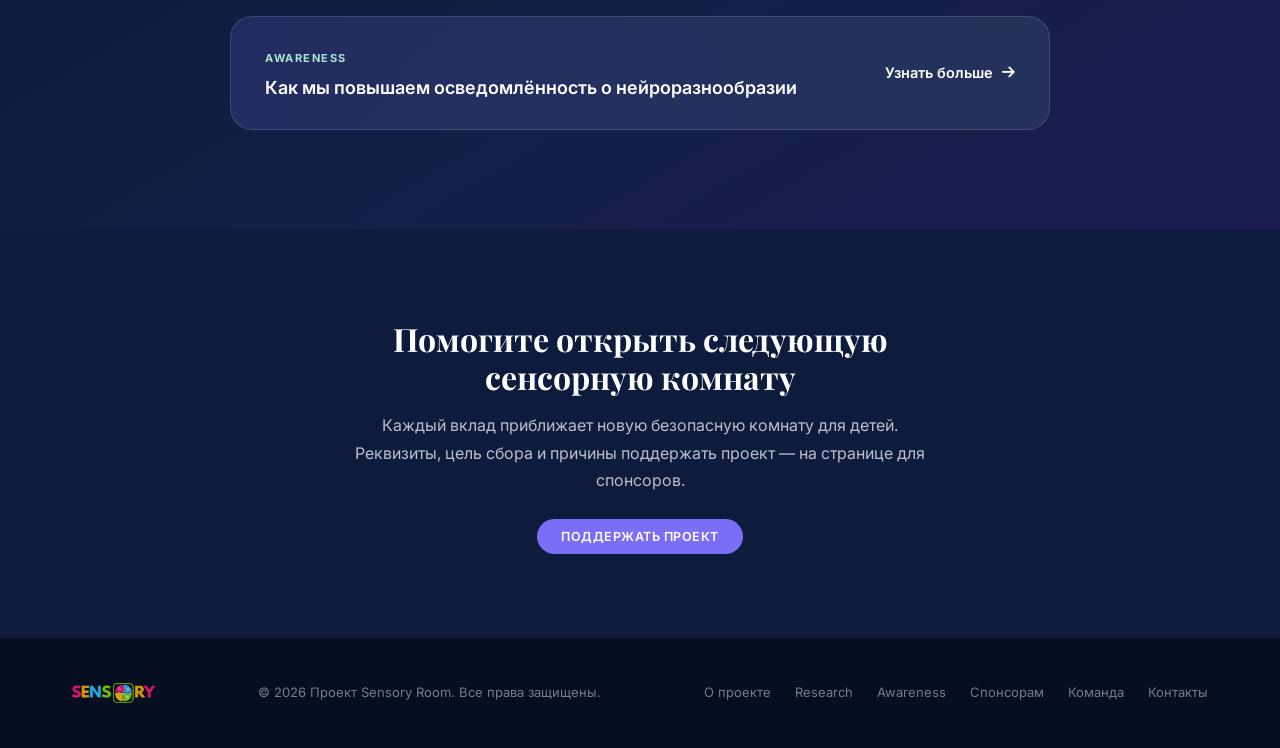
==== commit 4fe64cf1: "Add hero background photo and Steppe School event photo The hero background never rendered: an inlin" ====
--- a/index.html
+++ b/index.html
@@ -45,7 +45,7 @@
 </header>
 
 <!-- HERO -->
-<section class="hero hero-left" style="background-image: url('./img/Сенсорная комната_001_03.jpg.jpeg');">
+<section class="hero hero-left">
   
   <div class="hero-container">
     <span class="hero-eyebrow reveal">Sensory Rooms Kazakhstan</span>
--- a/style.css
+++ b/style.css
@@ -278,7 +278,7 @@
 /* ─── INDEX HERO ─────────────────────────────────── */
 /* === HERO (с возможностью вставки своей фото) === */
 .hero {
-  background-image: url('./img/Сенсорная комната_001_03.jpg.jpeg') center/cover no-repeat;
+  background-image: url('./img/back.webp');
   position: relative;
   min-height: 88vh;
   display: flex;
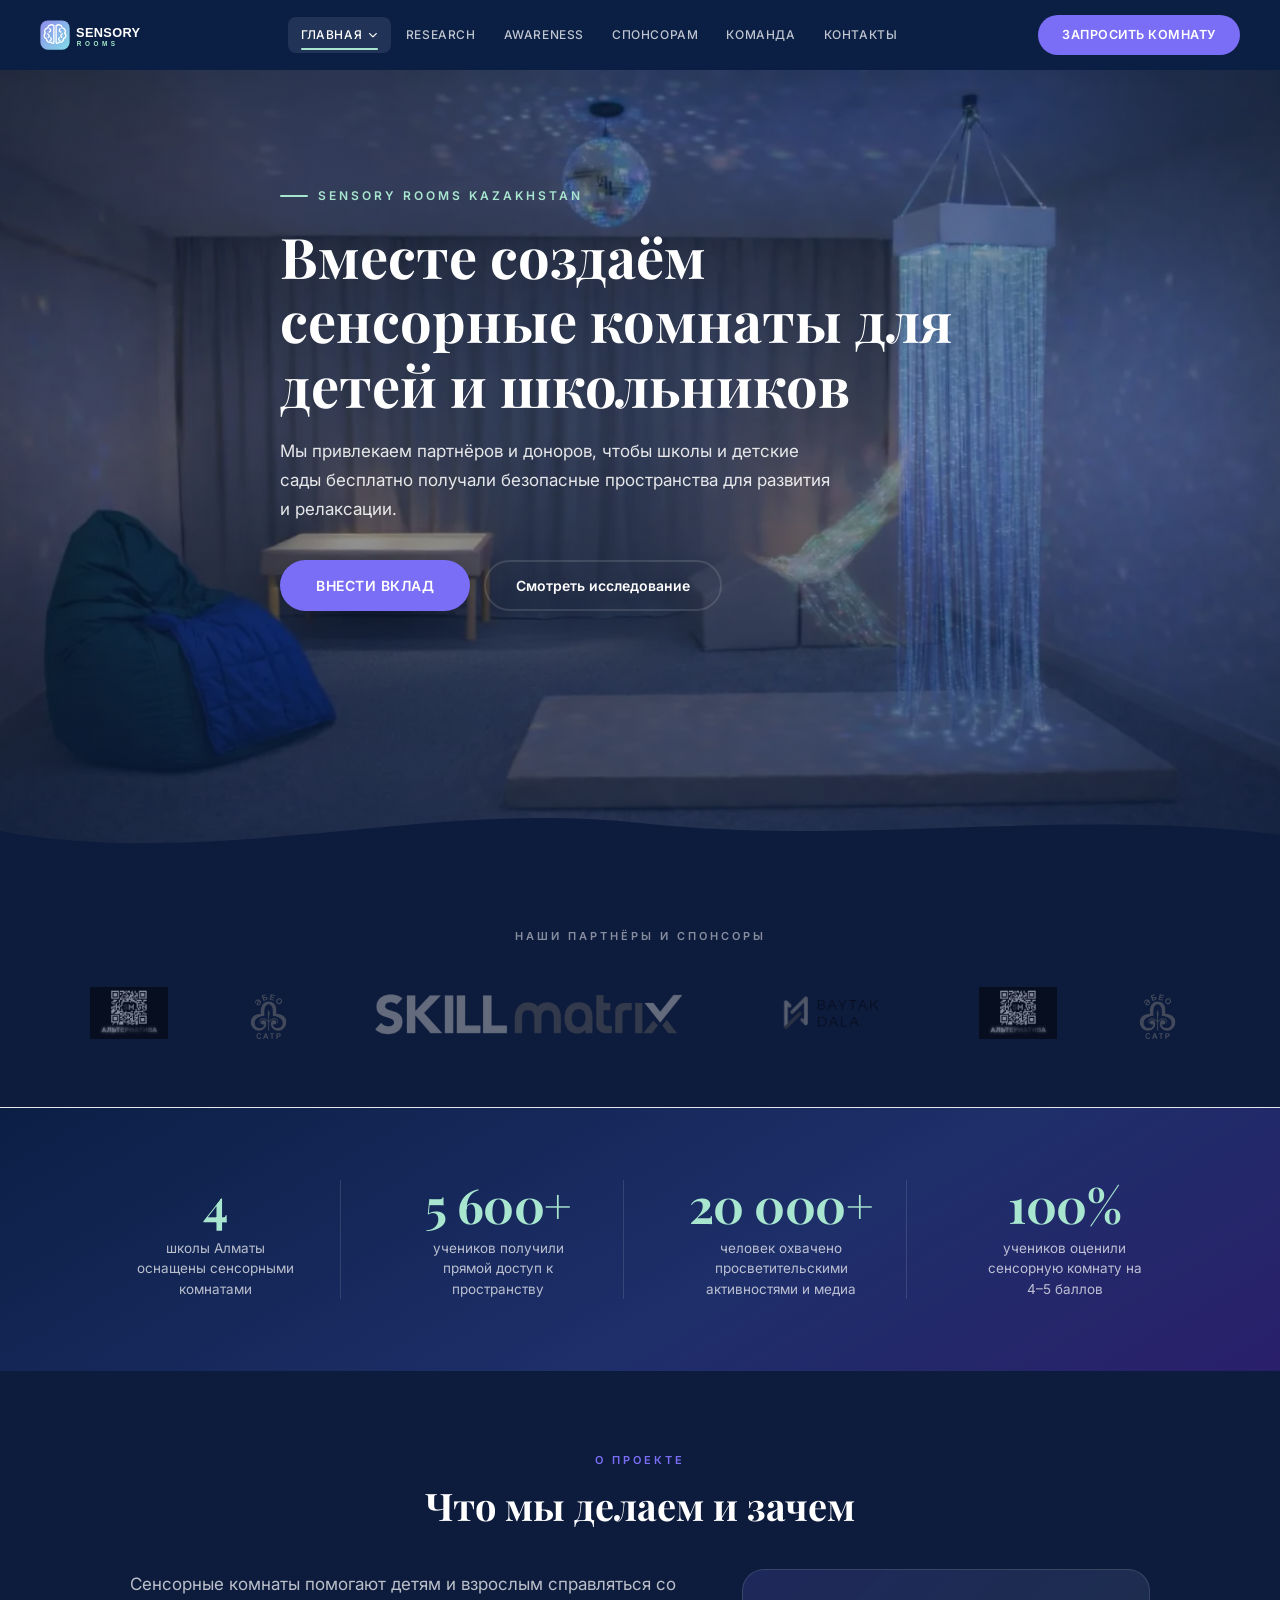
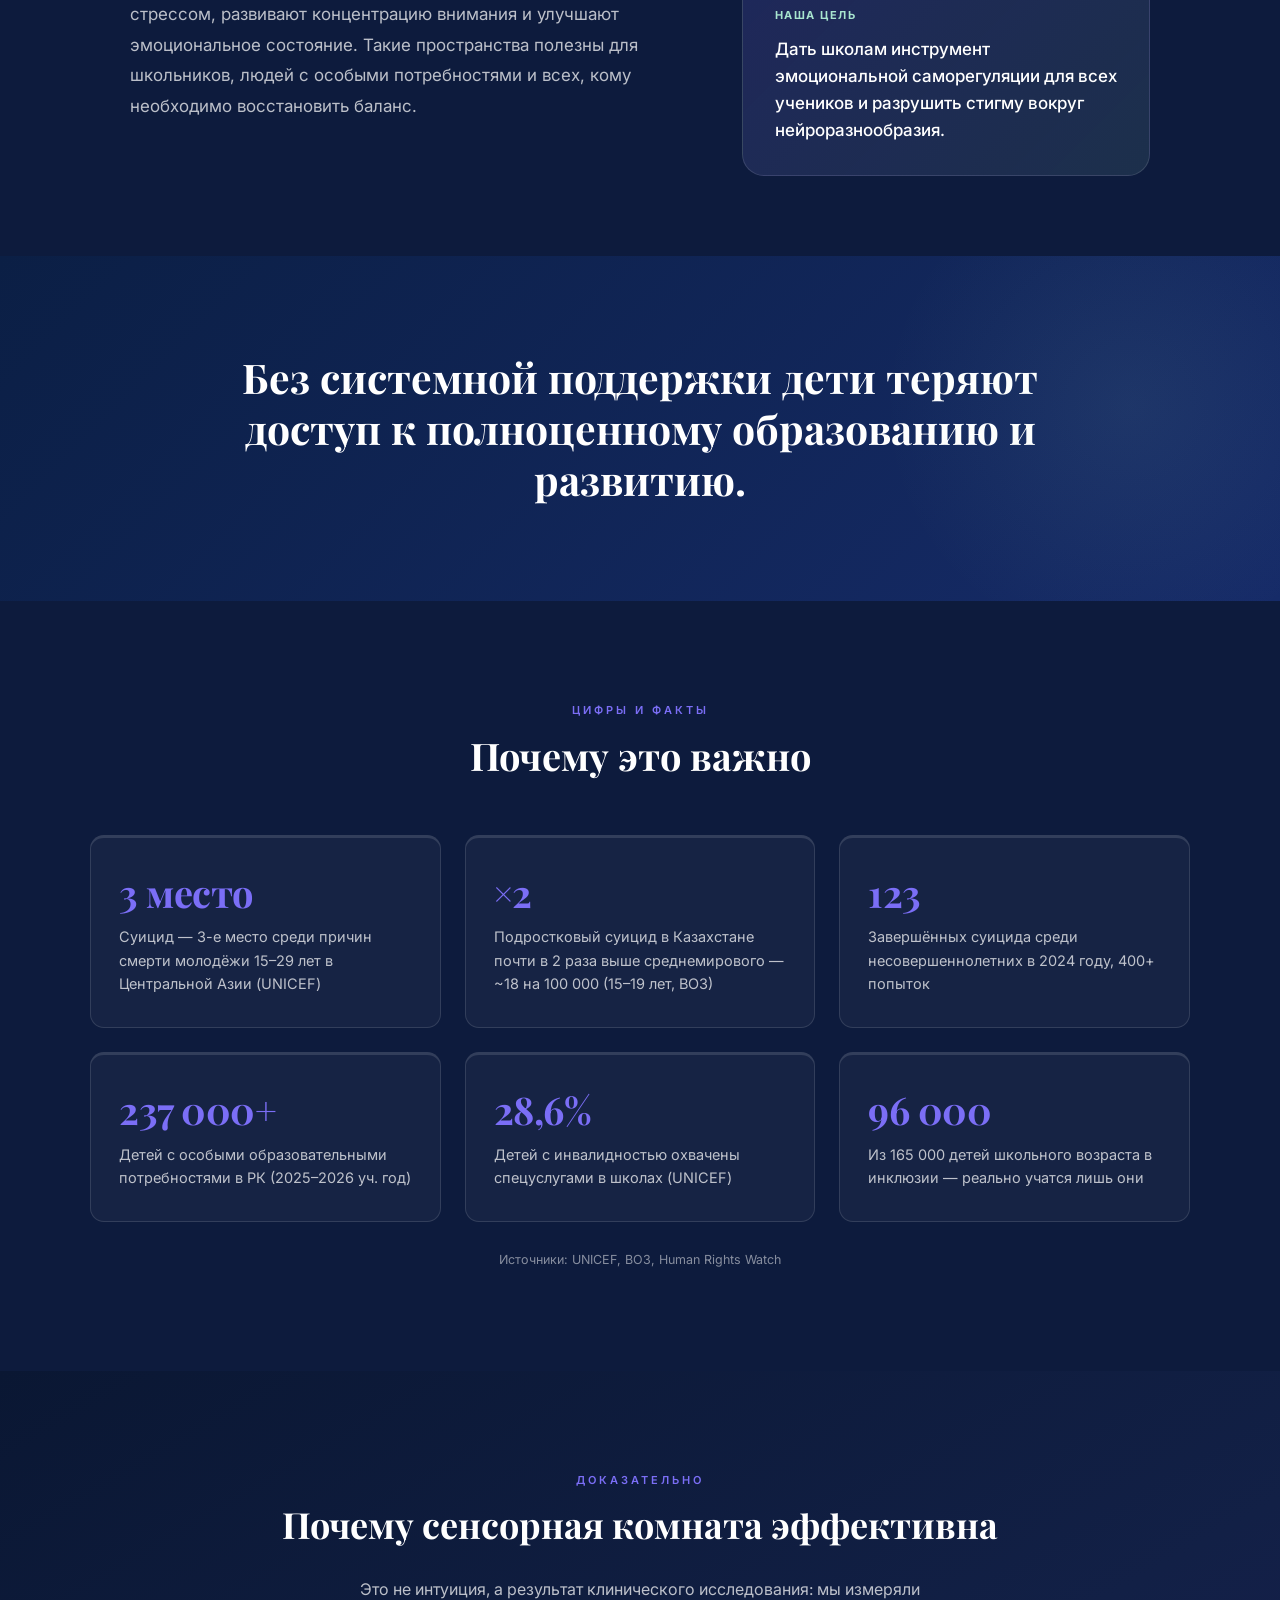
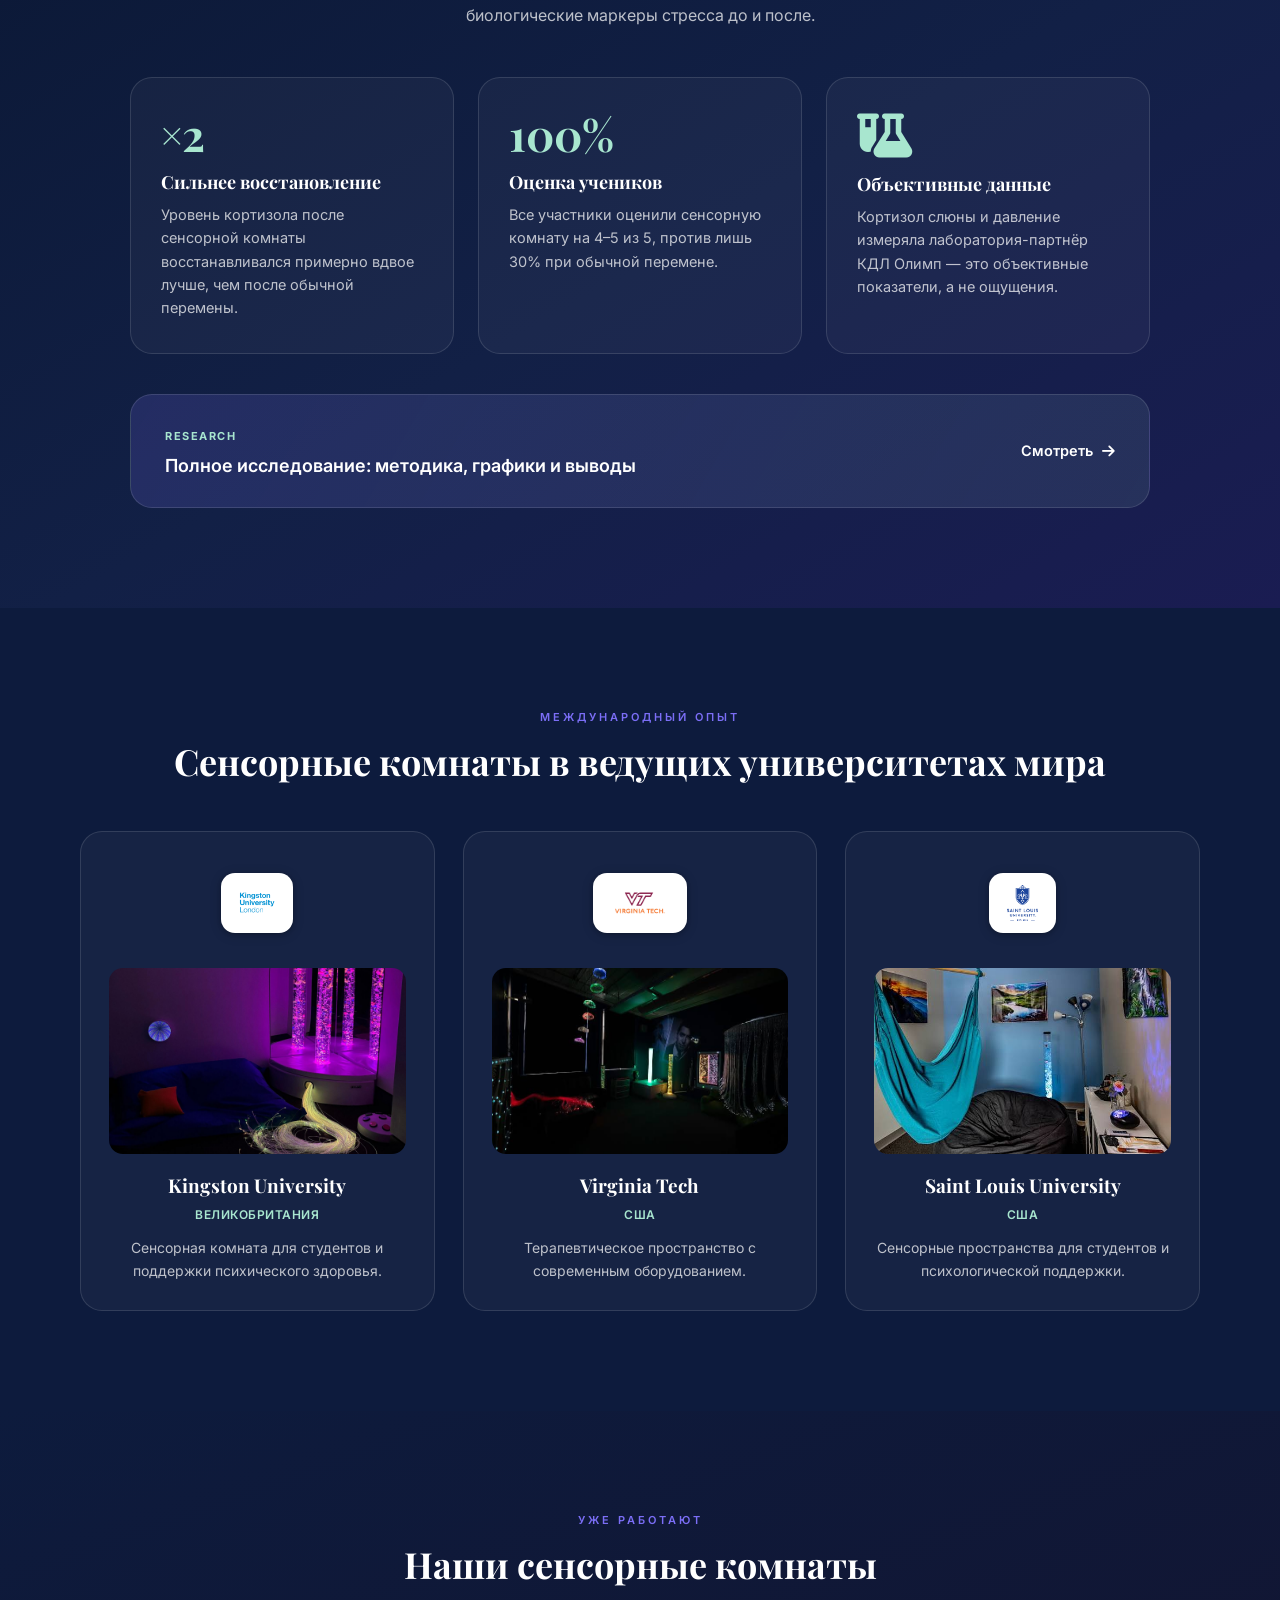
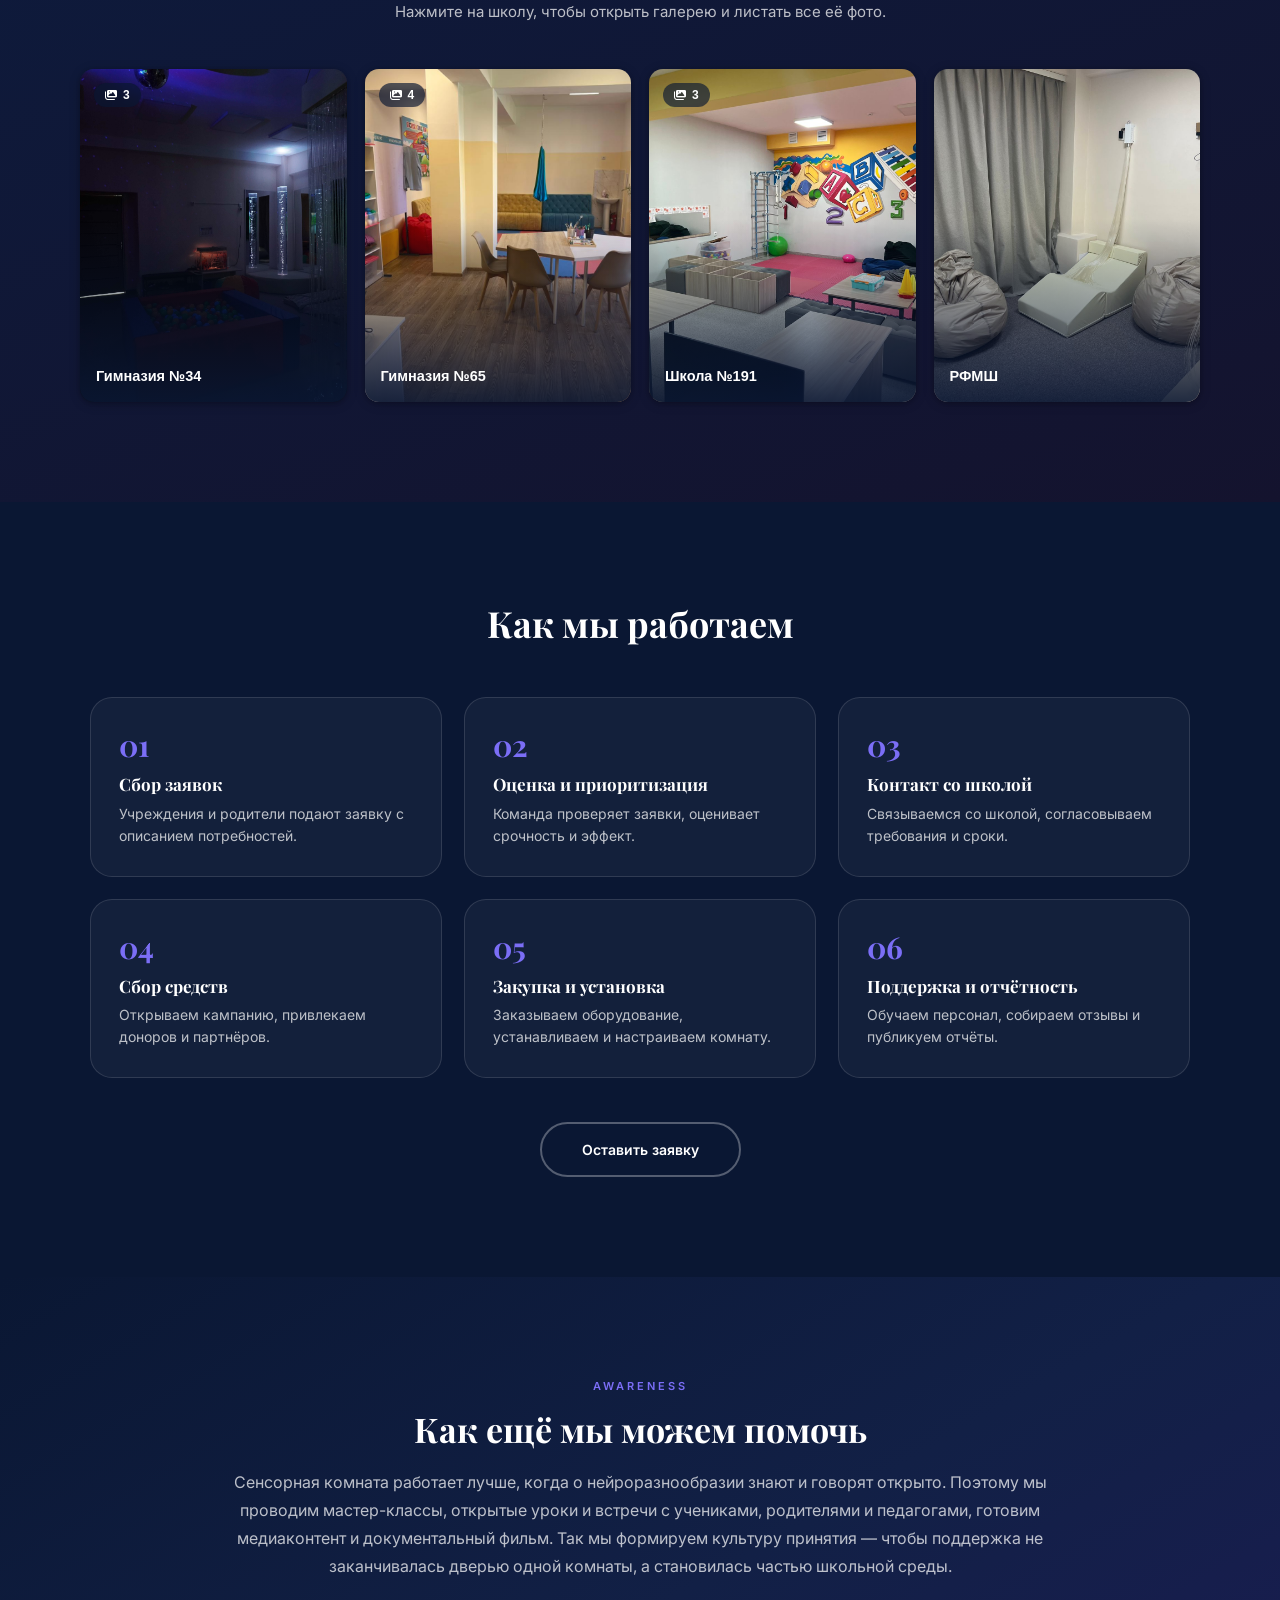
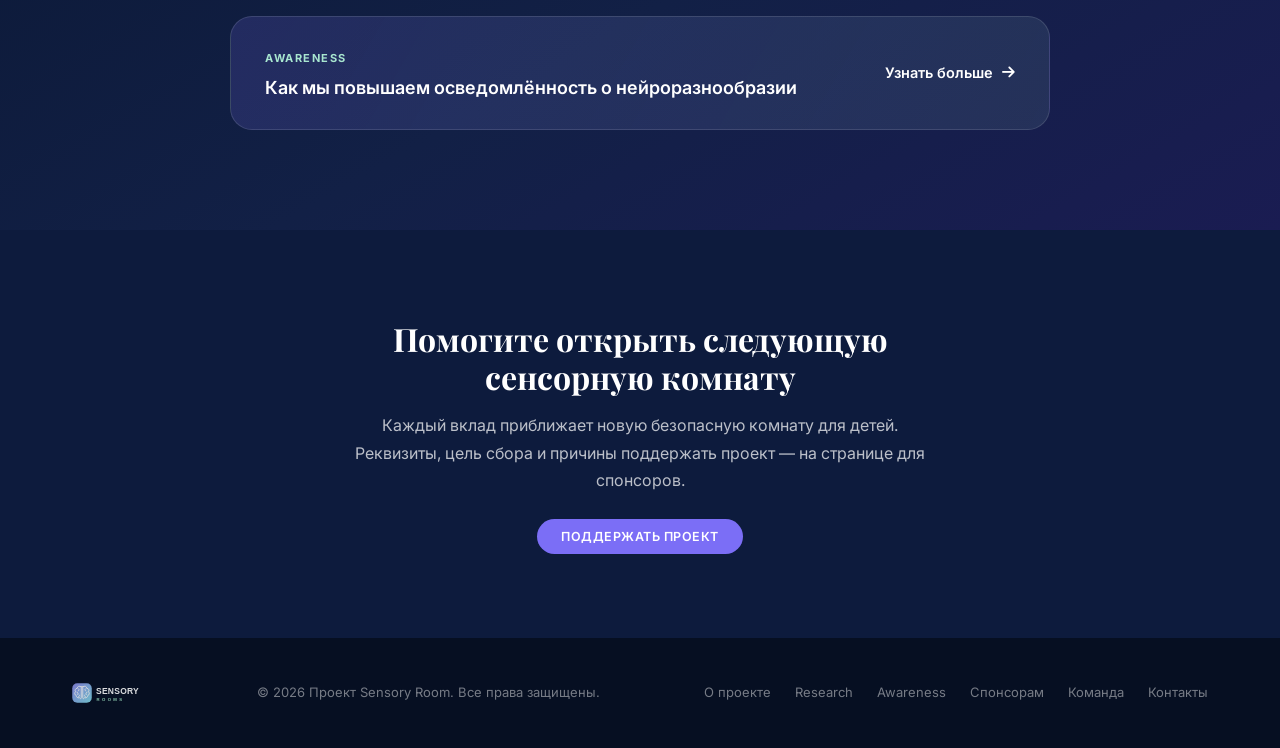
==== commit c7646319: "Replace logo with new SVG brand mark Vector recreation of the provided design: gradient rounded squa" ====
--- a/index.html
+++ b/index.html
@@ -5,7 +5,7 @@
   <meta name="viewport" content="width=device-width, initial-scale=1.0">
   <meta name="description" content="Sensory Rooms — сенсорные комнаты в школах Алматы. Доказательная поддержка психологического благополучия школьников: исследования, оборудование и просвещение.">
   <meta name="theme-color" content="#0B1F45">
-  <link rel="icon" href="./img/logo.png" type="image/png">
+  <link rel="icon" href="./img/logo.svg" type="image/svg+xml">
   <link rel="stylesheet" href="https://cdnjs.cloudflare.com/ajax/libs/font-awesome/6.5.0/css/all.min.css">
   <link rel="stylesheet" href="./style.css">
   <title>Sensory Rooms — сенсорные комнаты в школах Алматы</title>
@@ -15,7 +15,7 @@
 <div class="scroll-progress" id="scrollProgress" aria-hidden="true"></div>
 
 <header id="siteHeader">
-  <a href="index.html" class="brand"><img src="./img/logo.png" alt="Sensory Rooms"></a>
+  <a href="index.html" class="brand"><img src="./img/logo.svg" alt="Sensory Rooms"></a>
   <button class="burger" id="burger" aria-label="Меню" aria-expanded="false">
     <span></span><span></span><span></span>
   </button>
@@ -359,7 +359,7 @@
 </section>
 
 <footer>
-  <a href="index.html"><img src="./img/logo.png" alt=""></a>
+  <a href="index.html"><img src="./img/logo.svg" alt=""></a>
   <span>&copy; 2026 Проект Sensory Room. Все права защищены.</span>
   <div class="footer-links">
     <a href="#about-project">О проекте</a>
